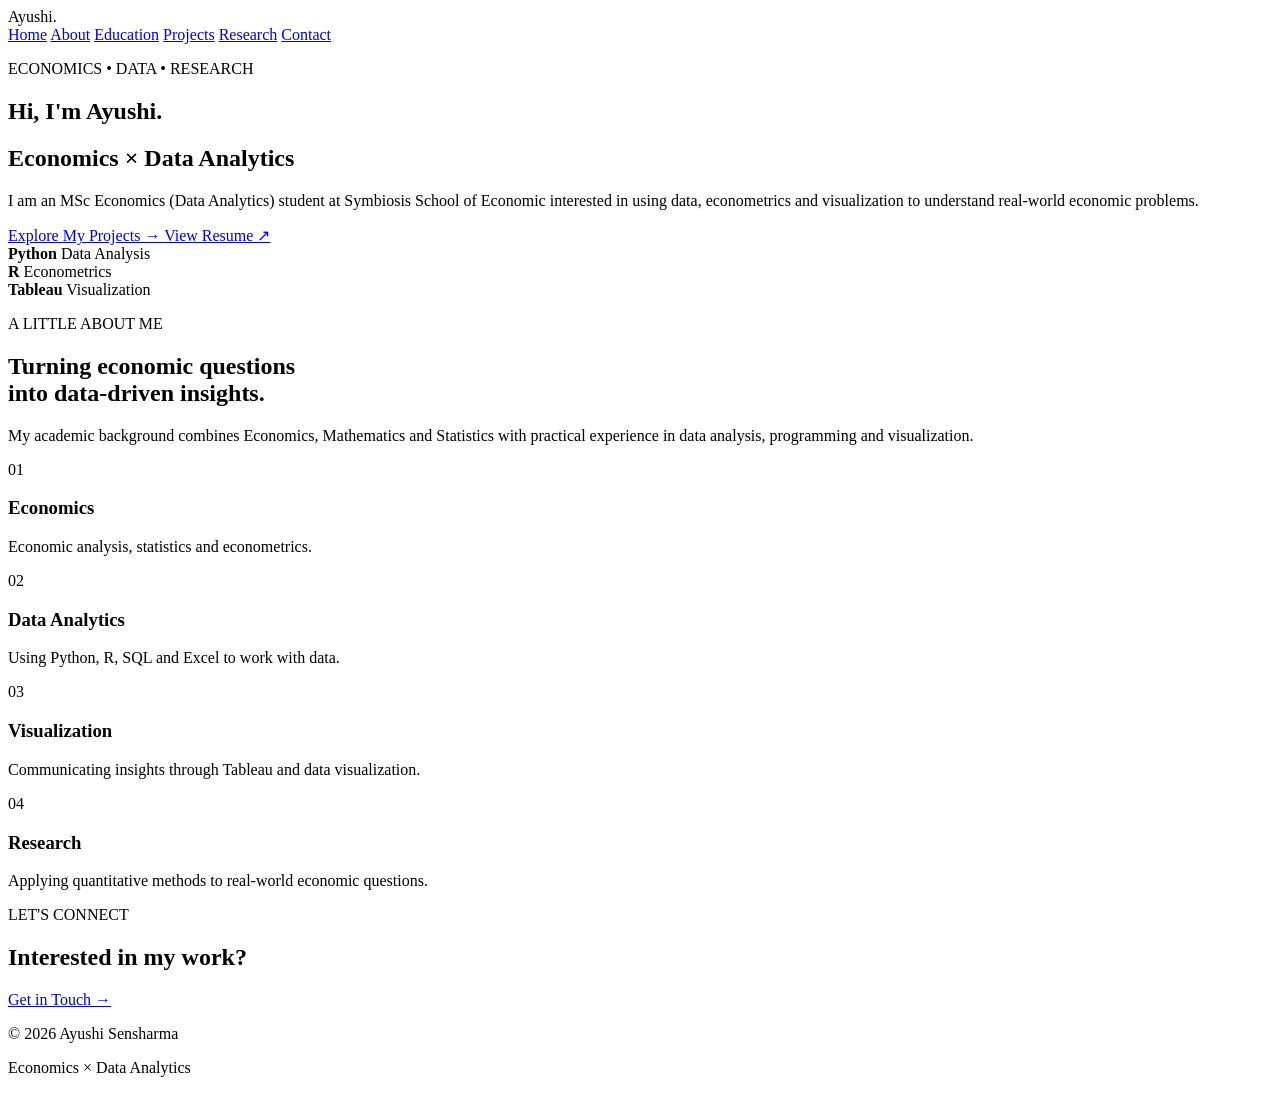
==== index.html @ 97c8ec1d "Create index.html" ====
<!DOCTYPE html>
<html lang="en">

<head>
    <meta charset="UTF-8">
    <meta name="viewport" content="width=device-width, initial-scale=1.0">

    <title>Ayushi Sensharma | Economics & Data Analytics</title>

    <link rel="stylesheet" href="style.css">
</head>

<body>

    <!-- Navigation Bar -->
    <nav class="navbar">

        <div class="logo">
            Ayushi.
        </div>

        <div class="nav-links">
            <a href="index.html">Home</a>
            <a href="about.html">About</a>
            <a href="education.html">Education</a>
            <a href="projects.html">Projects</a>
            <a href="research.html">Research</a>
            <a href="contact.html">Contact</a>
        </div>

    </nav>


    <!-- Hero Section -->
    <section class="hero">

        <div class="hero-text">

            <p class="small-heading">
                ECONOMICS • DATA • RESEARCH
            </p>

            <h1>
                Hi, I'm <span>Ayushi.</span>
            </h1>

            <h2>
                Economics × Data Analytics
            </h2>

            <p class="intro">
                I am an MSc Economics (Data Analytics) student at Symbiosis School of Economic 
                 interested in using data, econometrics and visualization to understand
                real-world economic problems.
            </p>

            <div class="hero-buttons">

                <a href="projects.html" class="button primary">
                    Explore My Projects →
                </a>

                <a href="resume/Ayushi_Sensharma_Resume.pdf"
                   class="button secondary"
                   target="_blank">
                    View Resume ↗
                </a>

            </div>

        </div>


        <!-- Decorative Data Card -->
        <div class="hero-card">

            <div class="floating-card card-one">
                <strong>Python</strong>
                <span>Data Analysis</span>
            </div>

            <div class="floating-card card-two">
                <strong>R</strong>
                <span>Econometrics</span>
            </div>

            <div class="floating-card card-three">
                <strong>Tableau</strong>
                <span>Visualization</span>
            </div>

        </div>

    </section>


    <!-- Quick Introduction -->
    <section class="intro-section">

        <p class="section-label">
            A LITTLE ABOUT ME
        </p>

        <h2>
            Turning economic questions<br>
            into data-driven insights.
        </h2>

        <p>
            My academic background combines Economics, Mathematics and
            Statistics with practical experience in data analysis,
            programming and visualization.
        </p>

    </section>


    <!-- Areas of Interest -->
    <section class="interest-section">

        <div class="interest-card">
            <div class="icon">01</div>
            <h3>Economics</h3>
            <p>
                Economic analysis, statistics and econometrics.
            </p>
        </div>

        <div class="interest-card">
            <div class="icon">02</div>
            <h3>Data Analytics</h3>
            <p>
                Using Python, R, SQL and Excel to work with data.
            </p>
        </div>

        <div class="interest-card">
            <div class="icon">03</div>
            <h3>Visualization</h3>
            <p>
                Communicating insights through Tableau and data
                visualization.
            </p>
        </div>

        <div class="interest-card">
            <div class="icon">04</div>
            <h3>Research</h3>
            <p>
                Applying quantitative methods to real-world economic
                questions.
            </p>
        </div>

    </section>


    <!-- Call to Action -->
    <section class="cta">

        <p class="section-label">
            LET'S CONNECT
        </p>

        <h2>
            Interested in my work?
        </h2>

        <a href="contact.html" class="button primary">
            Get in Touch →
        </a>

    </section>


    <!-- Footer -->
    <footer>

        <p>
            © 2026 Ayushi Sensharma
        </p>

        <p>
            Economics × Data Analytics
        </p>

    </footer>


</body>

</html>
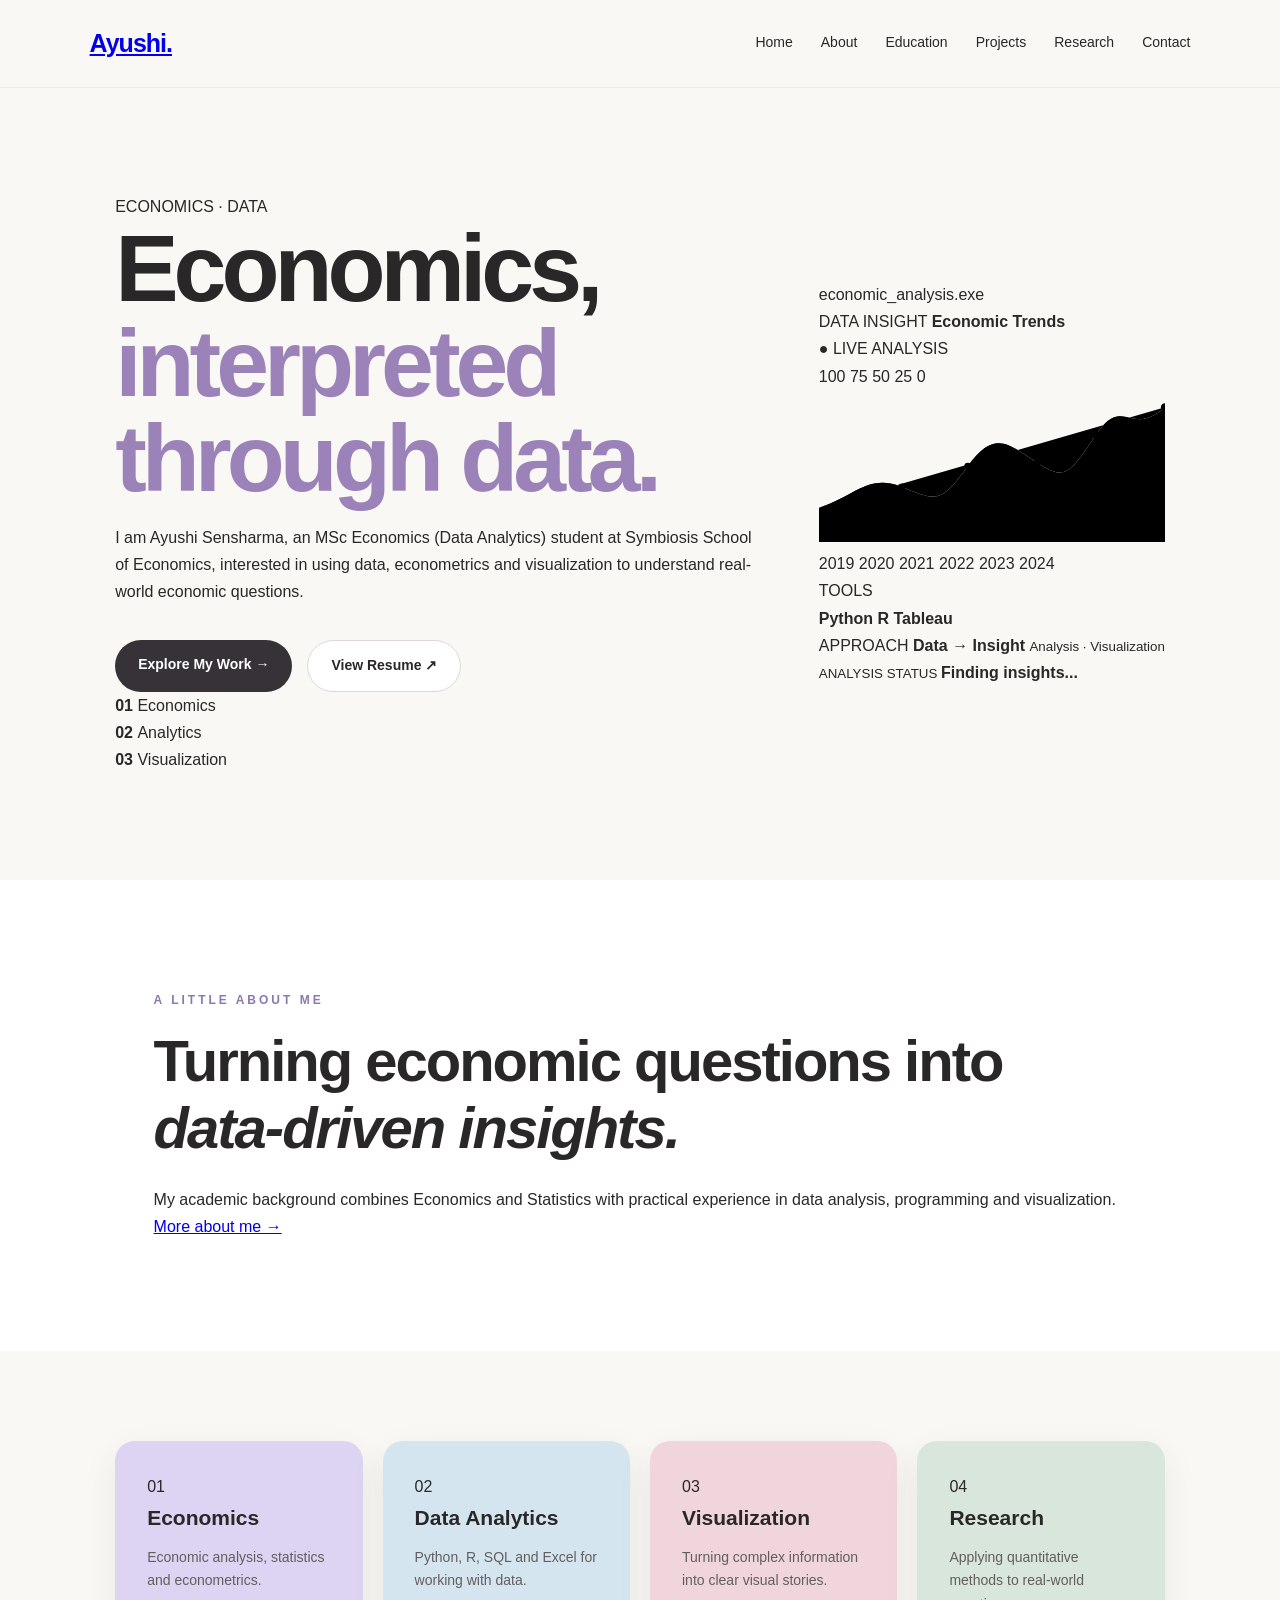
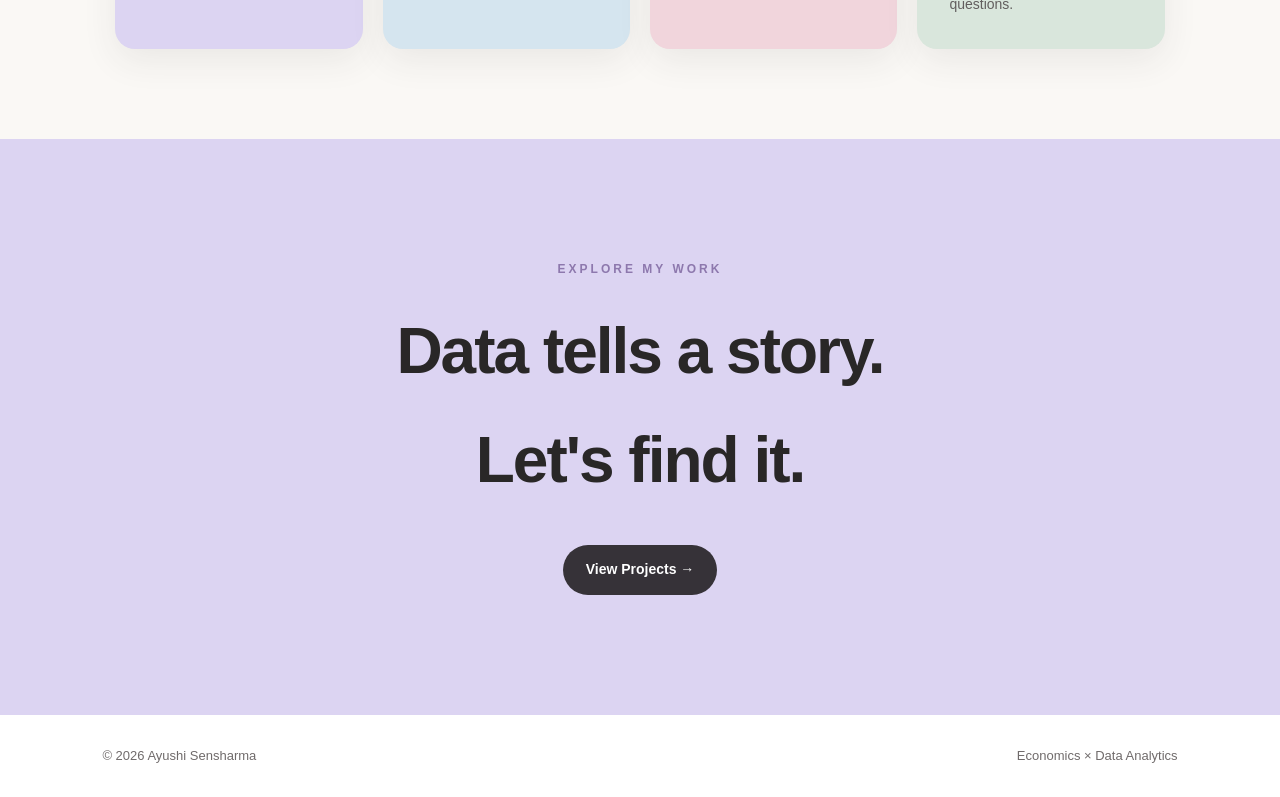
==== commit ab1b3988: "Update index.html" ====
--- a/index.html
+++ b/index.html
@@ -2,191 +2,762 @@
 <html lang="en">
 
 <head>
+
     <meta charset="UTF-8">
-    <meta name="viewport" content="width=device-width, initial-scale=1.0">
-
-    <title>Ayushi Sensharma | Economics & Data Analytics</title>
-
-    <link rel="stylesheet" href="style.css">
+
+    <meta name="viewport"
+          content="width=device-width, initial-scale=1.0">
+
+    <title>
+        Ayushi Sensharma | Economics & Data Analytics
+    </title>
+
+    <link rel="stylesheet"
+          href="style.css">
+
 </head>
 
+
 <body>
 
-    <!-- Navigation Bar -->
+
+    <!-- =========================
+         NAVIGATION
+    ========================== -->
+
     <nav class="navbar">
 
-        <div class="logo">
-            Ayushi.
+        <a href="index.html"
+           class="logo">
+
+            Ayushi<span>.</span>
+
+        </a>
+
+
+        <div class="nav-links">
+
+            <a href="index.html">
+                Home
+            </a>
+
+            <a href="about.html">
+                About
+            </a>
+
+            <a href="education.html">
+                Education
+            </a>
+
+            <a href="projects.html">
+                Projects
+            </a>
+
+            <a href="research.html">
+                Research
+            </a>
+
+            <a href="contact.html">
+                Contact
+            </a>
+
         </div>
 
-        <div class="nav-links">
-            <a href="index.html">Home</a>
-            <a href="about.html">About</a>
-            <a href="education.html">Education</a>
-            <a href="projects.html">Projects</a>
-            <a href="research.html">Research</a>
-            <a href="contact.html">Contact</a>
-        </div>
-
     </nav>
 
 
-    <!-- Hero Section -->
-    <section class="hero">
-
-        <div class="hero-text">
-
-            <p class="small-heading">
-                ECONOMICS • DATA • RESEARCH
+
+    <!-- =========================
+         HERO SECTION
+    ========================== -->
+
+    <main>
+
+        <section class="hero">
+
+
+            <!-- LEFT SIDE -->
+
+            <div class="hero-text">
+
+
+                <p class="eyebrow">
+
+                    ECONOMICS · DATA
+
+                </p>
+
+
+
+                <h1>
+
+                    Economics,<br>
+
+                    <span>
+                        interpreted through data.
+                    </span>
+
+                </h1>
+
+
+
+                <p class="hero-description">
+
+                    I am Ayushi Sensharma, an MSc Economics
+                    (Data Analytics) student at Symbiosis School
+                    of Economics, interested in using data,
+                    econometrics and visualization to understand
+                    real-world economic questions.
+
+                </p>
+
+
+
+                <!-- BUTTONS -->
+
+                <div class="hero-buttons">
+
+
+                    <a href="projects.html"
+                       class="button primary">
+
+                        Explore My Work →
+
+                    </a>
+
+
+
+                    <a href="resume/Ayushi_Sensharma_Resume.pdf"
+                       class="button secondary"
+                       target="_blank">
+
+                        View Resume ↗
+
+                    </a>
+
+
+                </div>
+
+
+
+                <!-- SMALL DETAILS -->
+
+                <div class="hero-meta">
+
+
+                    <div>
+
+                        <strong>
+                            01
+                        </strong>
+
+                        <span>
+                            Economics
+                        </span>
+
+                    </div>
+
+
+
+                    <div>
+
+                        <strong>
+                            02
+                        </strong>
+
+                        <span>
+                            Analytics
+                        </span>
+
+                    </div>
+
+
+
+                    <div>
+
+                        <strong>
+                            03
+                        </strong>
+
+                        <span>
+                            Visualization
+                        </span>
+
+                    </div>
+
+
+                </div>
+
+
+            </div>
+
+
+
+            <!-- =========================
+                 RIGHT SIDE
+                 ANALYTICS DASHBOARD
+            ========================== -->
+
+            <div class="analytics-visual">
+
+
+                <!-- Dashboard Header -->
+
+                <div class="visual-header">
+
+
+                    <div class="window-dots">
+
+                        <span></span>
+                        <span></span>
+                        <span></span>
+
+                    </div>
+
+
+                    <p>
+                        economic_analysis.exe
+                    </p>
+
+
+                </div>
+
+
+
+                <!-- Dashboard Content -->
+
+                <div class="chart-area">
+
+
+                    <div class="chart-title">
+
+
+                        <div>
+
+                            <span>
+                                DATA INSIGHT
+                            </span>
+
+                            <strong>
+                                Economic Trends
+                            </strong>
+
+                        </div>
+
+
+                        <div class="chart-status">
+
+                            ● LIVE ANALYSIS
+
+                        </div>
+
+
+                    </div>
+
+
+
+                    <!-- GRAPH -->
+
+                    <div class="graph-container">
+
+
+                        <div class="y-axis">
+
+                            <span>100</span>
+                            <span>75</span>
+                            <span>50</span>
+                            <span>25</span>
+                            <span>0</span>
+
+                        </div>
+
+
+
+                        <svg class="line-chart"
+                             viewBox="0 0 500 220"
+                             preserveAspectRatio="none">
+
+
+                            <!-- Grid -->
+
+                            <line
+                                x1="0"
+                                y1="20"
+                                x2="500"
+                                y2="20"
+                                class="grid-line"/>
+
+                            <line
+                                x1="0"
+                                y1="65"
+                                x2="500"
+                                y2="65"
+                                class="grid-line"/>
+
+                            <line
+                                x1="0"
+                                y1="110"
+                                x2="500"
+                                y2="110"
+                                class="grid-line"/>
+
+                            <line
+                                x1="0"
+                                y1="155"
+                                x2="500"
+                                y2="155"
+                                class="grid-line"/>
+
+                            <line
+                                x1="0"
+                                y1="200"
+                                x2="500"
+                                y2="200"
+                                class="grid-line"/>
+
+
+
+                            <!-- Area -->
+
+                            <path
+                                class="chart-area-fill"
+                                d="
+                                M0 170
+
+                                C50 155,
+                                70 120,
+                                120 140
+
+                                S175 165,
+                                215 110
+
+                                S275 80,
+                                315 105
+
+                                S360 125,
+                                400 65
+
+                                S450 70,
+                                500 25
+
+                                L500 220
+                                L0 220
+                                Z
+                                "/>
+
+
+
+                            <!-- Main Line -->
+
+                            <path
+                                class="chart-line"
+                                d="
+                                M0 170
+
+                                C50 155,
+                                70 120,
+                                120 140
+
+                                S175 165,
+                                215 110
+
+                                S275 80,
+                                315 105
+
+                                S360 125,
+                                400 65
+
+                                S450 70,
+                                500 25
+                                "/>
+
+
+
+                            <!-- Data Points -->
+
+                            <circle
+                                cx="120"
+                                cy="140"
+                                r="5"/>
+
+
+                            <circle
+                                cx="215"
+                                cy="110"
+                                r="5"/>
+
+
+                            <circle
+                                cx="315"
+                                cy="105"
+                                r="5"/>
+
+
+                            <circle
+                                cx="400"
+                                cy="65"
+                                r="5"/>
+
+
+                            <circle
+                                cx="500"
+                                cy="25"
+                                r="6"/>
+
+
+                        </svg>
+
+                    </div>
+
+
+
+                    <!-- X Axis -->
+
+                    <div class="chart-labels">
+
+                        <span>
+                            2019
+                        </span>
+
+                        <span>
+                            2020
+                        </span>
+
+                        <span>
+                            2021
+                        </span>
+
+                        <span>
+                            2022
+                        </span>
+
+                        <span>
+                            2023
+                        </span>
+
+                        <span>
+                            2024
+                        </span>
+
+                    </div>
+
+
+
+                    <!-- =========================
+                         LOWER DASHBOARD CARDS
+                    ========================== -->
+
+                    <div class="mini-stats">
+
+
+                        <div class="mini-card">
+
+
+                            <span>
+                                TOOLS
+                            </span>
+
+
+                            <div class="tool-tags">
+
+
+                                <b class="python-tag">
+                                    Python
+                                </b>
+
+
+                                <b class="r-tag">
+                                    R
+                                </b>
+
+
+                                <b class="tableau-tag">
+                                    Tableau
+                                </b>
+
+
+                            </div>
+
+
+                        </div>
+
+
+
+                        <div class="mini-card">
+
+
+                            <span>
+                                APPROACH
+                            </span>
+
+
+                            <strong>
+                                Data → Insight
+                            </strong>
+
+
+                            <small>
+                                Analysis · Visualization
+                            </small>
+
+
+                        </div>
+
+
+                    </div>
+
+
+                </div>
+
+
+
+                <!-- FLOATING CARD -->
+
+                <div class="floating-data">
+
+
+                    <div class="pulse"></div>
+
+
+                    <div>
+
+                        <small>
+                            ANALYSIS STATUS
+                        </small>
+
+                        <strong>
+                            Finding insights...
+                        </strong>
+
+                    </div>
+
+
+                </div>
+
+
+            </div>
+
+
+        </section>
+
+
+
+        <!-- =========================
+             ABOUT INTRO
+        ========================== -->
+
+        <section class="intro-section">
+
+
+            <div>
+
+
+                <p class="section-label">
+
+                    A LITTLE ABOUT ME
+
+                </p>
+
+
+                <h2>
+
+                    Turning economic questions
+                    into <em>data-driven insights.</em>
+
+                </h2>
+
+
+            </div>
+
+
+
+            <div class="intro-copy">
+
+
+                <p>
+
+                    My academic background combines Economics
+                    and Statistics with practical experience in
+                    data analysis, programming and visualization.
+
+                </p>
+
+
+                <a href="about.html">
+
+                    More about me →
+
+                </a>
+
+
+            </div>
+
+
+        </section>
+
+
+
+        <!-- =========================
+             AREAS OF INTEREST
+        ========================== -->
+
+        <section class="interest-section">
+
+
+            <div class="interest-card">
+
+
+                <span>
+                    01
+                </span>
+
+
+                <h3>
+                    Economics
+                </h3>
+
+
+                <p>
+                    Economic analysis, statistics
+                    and econometrics.
+                </p>
+
+
+            </div>
+
+
+
+            <div class="interest-card">
+
+
+                <span>
+                    02
+                </span>
+
+
+                <h3>
+                    Data Analytics
+                </h3>
+
+
+                <p>
+                    Python, R, SQL and Excel
+                    for working with data.
+                </p>
+
+
+            </div>
+
+
+
+            <div class="interest-card">
+
+
+                <span>
+                    03
+                </span>
+
+
+                <h3>
+                    Visualization
+                </h3>
+
+
+                <p>
+                    Turning complex information
+                    into clear visual stories.
+                </p>
+
+
+            </div>
+
+
+
+            <div class="interest-card">
+
+
+                <span>
+                    04
+                </span>
+
+
+                <h3>
+                    Research
+                </h3>
+
+
+                <p>
+                    Applying quantitative methods
+                    to real-world questions.
+                </p>
+
+
+            </div>
+
+
+        </section>
+
+
+
+        <!-- =========================
+             CALL TO ACTION
+        ========================== -->
+
+        <section class="cta">
+
+
+            <p class="section-label">
+
+                EXPLORE MY WORK
+
             </p>
 
-            <h1>
-                Hi, I'm <span>Ayushi.</span>
-            </h1>
 
             <h2>
-                Economics × Data Analytics
+
+                Data tells a story.<br>
+
+                Let's find it.
+
             </h2>
 
-            <p class="intro">
-                I am an MSc Economics (Data Analytics) student at Symbiosis School of Economic 
-                 interested in using data, econometrics and visualization to understand
-                real-world economic problems.
-            </p>
-
-            <div class="hero-buttons">
-
-                <a href="projects.html" class="button primary">
-                    Explore My Projects →
-                </a>
-
-                <a href="resume/Ayushi_Sensharma_Resume.pdf"
-                   class="button secondary"
-                   target="_blank">
-                    View Resume ↗
-                </a>
-
-            </div>
-
-        </div>
-
-
-        <!-- Decorative Data Card -->
-        <div class="hero-card">
-
-            <div class="floating-card card-one">
-                <strong>Python</strong>
-                <span>Data Analysis</span>
-            </div>
-
-            <div class="floating-card card-two">
-                <strong>R</strong>
-                <span>Econometrics</span>
-            </div>
-
-            <div class="floating-card card-three">
-                <strong>Tableau</strong>
-                <span>Visualization</span>
-            </div>
-
-        </div>
-
-    </section>
-
-
-    <!-- Quick Introduction -->
-    <section class="intro-section">
-
-        <p class="section-label">
-            A LITTLE ABOUT ME
-        </p>
-
-        <h2>
-            Turning economic questions<br>
-            into data-driven insights.
-        </h2>
-
-        <p>
-            My academic background combines Economics, Mathematics and
-            Statistics with practical experience in data analysis,
-            programming and visualization.
-        </p>
-
-    </section>
-
-
-    <!-- Areas of Interest -->
-    <section class="interest-section">
-
-        <div class="interest-card">
-            <div class="icon">01</div>
-            <h3>Economics</h3>
-            <p>
-                Economic analysis, statistics and econometrics.
-            </p>
-        </div>
-
-        <div class="interest-card">
-            <div class="icon">02</div>
-            <h3>Data Analytics</h3>
-            <p>
-                Using Python, R, SQL and Excel to work with data.
-            </p>
-        </div>
-
-        <div class="interest-card">
-            <div class="icon">03</div>
-            <h3>Visualization</h3>
-            <p>
-                Communicating insights through Tableau and data
-                visualization.
-            </p>
-        </div>
-
-        <div class="interest-card">
-            <div class="icon">04</div>
-            <h3>Research</h3>
-            <p>
-                Applying quantitative methods to real-world economic
-                questions.
-            </p>
-        </div>
-
-    </section>
-
-
-    <!-- Call to Action -->
-    <section class="cta">
-
-        <p class="section-label">
-            LET'S CONNECT
-        </p>
-
-        <h2>
-            Interested in my work?
-        </h2>
-
-        <a href="contact.html" class="button primary">
-            Get in Touch →
-        </a>
-
-    </section>
-
-
-    <!-- Footer -->
+
+            <a href="projects.html"
+               class="button primary">
+
+                View Projects →
+
+            </a>
+
+
+        </section>
+
+
+    </main>
+
+
+
+    <!-- =========================
+         FOOTER
+    ========================== -->
+
     <footer>
+
 
         <p>
             © 2026 Ayushi Sensharma
         </p>
 
+
         <p>
             Economics × Data Analytics
         </p>
 
+
     </footer>
 
 
+
 </body>
 
 </html>
--- a/style.css
+++ b/style.css
@@ -0,0 +1,471 @@
+/* =========================================
+   AYUSHI SENSHARMA - PORTFOLIO
+   Elegant Pastel Theme
+   ========================================= */
+
+
+/* ---------- BASIC RESET ---------- */
+
+* {
+    margin: 0;
+    padding: 0;
+    box-sizing: border-box;
+}
+
+html {
+    scroll-behavior: smooth;
+}
+
+body {
+    font-family: "Segoe UI", Arial, sans-serif;
+    background: #faf8f5;
+    color: #292727;
+    line-height: 1.7;
+}
+
+
+/* ---------- COLOUR VARIABLES ---------- */
+
+:root {
+    --background: #faf8f5;
+    --white: #ffffff;
+    --text: #292727;
+    --muted: #706b6b;
+
+    --lavender: #dcd4f2;
+    --pink: #f1d5dc;
+    --blue: #d5e5ef;
+    --sage: #d9e6dc;
+
+    --dark: #363238;
+
+    --shadow: 0 12px 35px rgba(50, 45, 50, 0.08);
+}
+
+
+/* ---------- NAVIGATION ---------- */
+
+.navbar {
+    width: 100%;
+    padding: 22px 7%;
+    display: flex;
+    justify-content: space-between;
+    align-items: center;
+
+    background: rgba(250, 248, 245, 0.92);
+
+    position: sticky;
+    top: 0;
+    z-index: 1000;
+
+    backdrop-filter: blur(12px);
+    border-bottom: 1px solid rgba(0, 0, 0, 0.05);
+}
+
+.logo {
+    font-size: 25px;
+    font-weight: 700;
+    letter-spacing: -1px;
+}
+
+.nav-links {
+    display: flex;
+    gap: 28px;
+}
+
+.nav-links a {
+    text-decoration: none;
+    color: var(--text);
+    font-size: 14px;
+    transition: 0.3s ease;
+}
+
+.nav-links a:hover {
+    color: #8d78ad;
+}
+
+
+/* ---------- HERO SECTION ---------- */
+
+.hero {
+    min-height: 88vh;
+
+    display: flex;
+    align-items: center;
+    justify-content: space-between;
+
+    padding: 80px 9%;
+
+    overflow: hidden;
+}
+
+.hero-text {
+    max-width: 650px;
+
+    animation: fadeUp 1s ease forwards;
+}
+
+.small-heading,
+.section-label {
+    font-size: 12px;
+    letter-spacing: 3px;
+    font-weight: 600;
+    color: #8d78ad;
+    margin-bottom: 18px;
+}
+
+.hero h1 {
+    font-size: clamp(55px, 8vw, 95px);
+    line-height: 1;
+    letter-spacing: -5px;
+    margin-bottom: 18px;
+}
+
+.hero h1 span {
+    color: #9b83b9;
+}
+
+.hero h2 {
+    font-size: 27px;
+    font-weight: 500;
+    margin-bottom: 20px;
+}
+
+.intro {
+    max-width: 570px;
+    color: var(--muted);
+    font-size: 17px;
+}
+
+
+/* ---------- BUTTONS ---------- */
+
+.hero-buttons {
+    display: flex;
+    gap: 15px;
+    margin-top: 35px;
+    flex-wrap: wrap;
+}
+
+.button {
+    display: inline-block;
+    padding: 13px 23px;
+
+    border-radius: 30px;
+
+    text-decoration: none;
+    font-size: 14px;
+    font-weight: 600;
+
+    transition: all 0.3s ease;
+}
+
+.primary {
+    background: var(--dark);
+    color: white;
+}
+
+.primary:hover {
+    transform: translateY(-4px);
+    box-shadow: var(--shadow);
+}
+
+.secondary {
+    background: var(--white);
+    color: var(--text);
+    border: 1px solid #ddd7d7;
+}
+
+.secondary:hover {
+    transform: translateY(-4px);
+    background: var(--lavender);
+}
+
+
+/* ---------- DECORATIVE HERO CARDS ---------- */
+
+.hero-card {
+    width: 360px;
+    height: 360px;
+
+    position: relative;
+
+    background: var(--lavender);
+
+    border-radius: 50%;
+
+    animation: float 5s ease-in-out infinite;
+}
+
+.floating-card {
+    position: absolute;
+
+    background: rgba(255, 255, 255, 0.92);
+
+    padding: 18px 22px;
+
+    border-radius: 15px;
+
+    box-shadow: var(--shadow);
+
+    display: flex;
+    flex-direction: column;
+
+    min-width: 150px;
+}
+
+.floating-card strong {
+    font-size: 15px;
+}
+
+.floating-card span {
+    font-size: 12px;
+    color: var(--muted);
+}
+
+.card-one {
+    top: 40px;
+    left: -20px;
+}
+
+.card-two {
+    top: 145px;
+    right: -45px;
+    background: var(--pink);
+}
+
+.card-three {
+    bottom: 35px;
+    left: 55px;
+    background: var(--sage);
+}
+
+
+/* ---------- INTRO SECTION ---------- */
+
+.intro-section {
+    padding: 110px 12%;
+    background: var(--white);
+}
+
+.intro-section h2 {
+    font-size: clamp(35px, 5vw, 58px);
+    line-height: 1.15;
+    letter-spacing: -2px;
+    margin-bottom: 25px;
+}
+
+.intro-section > p:last-child {
+    max-width: 650px;
+    color: var(--muted);
+}
+
+
+/* ---------- INTEREST CARDS ---------- */
+
+.interest-section {
+    padding: 90px 9%;
+
+    display: grid;
+    grid-template-columns: repeat(4, 1fr);
+
+    gap: 20px;
+}
+
+.interest-card {
+    padding: 32px;
+
+    background: var(--white);
+
+    border-radius: 20px;
+
+    box-shadow: var(--shadow);
+
+    transition: all 0.35s ease;
+}
+
+.interest-card:hover {
+    transform: translateY(-8px);
+}
+
+.interest-card:nth-child(1) {
+    background: var(--lavender);
+}
+
+.interest-card:nth-child(2) {
+    background: var(--blue);
+}
+
+.interest-card:nth-child(3) {
+    background: var(--pink);
+}
+
+.interest-card:nth-child(4) {
+    background: var(--sage);
+}
+
+.icon {
+    font-size: 12px;
+    letter-spacing: 2px;
+    margin-bottom: 35px;
+    opacity: 0.6;
+}
+
+.interest-card h3 {
+    font-size: 21px;
+    margin-bottom: 10px;
+}
+
+.interest-card p {
+    font-size: 14px;
+    color: #625e5e;
+}
+
+
+/* ---------- CALL TO ACTION ---------- */
+
+.cta {
+    text-align: center;
+
+    padding: 120px 20px;
+
+    background: var(--lavender);
+}
+
+.cta h2 {
+    font-size: clamp(38px, 5vw, 65px);
+    margin-bottom: 30px;
+    letter-spacing: -2px;
+}
+
+
+/* ---------- FOOTER ---------- */
+
+footer {
+    padding: 30px 8%;
+
+    display: flex;
+    justify-content: space-between;
+
+    font-size: 13px;
+
+    color: var(--muted);
+
+    background: var(--white);
+}
+
+
+/* ---------- ANIMATIONS ---------- */
+
+@keyframes fadeUp {
+
+    from {
+        opacity: 0;
+        transform: translateY(25px);
+    }
+
+    to {
+        opacity: 1;
+        transform: translateY(0);
+    }
+
+}
+
+@keyframes float {
+
+    0% {
+        transform: translateY(0);
+    }
+
+    50% {
+        transform: translateY(-12px);
+    }
+
+    100% {
+        transform: translateY(0);
+    }
+
+}
+
+
+/* ---------- MOBILE RESPONSIVE DESIGN ---------- */
+
+@media (max-width: 900px) {
+
+    .navbar {
+        padding: 18px 5%;
+    }
+
+    .nav-links {
+        gap: 12px;
+    }
+
+    .nav-links a {
+        font-size: 12px;
+    }
+
+    .hero {
+        flex-direction: column;
+        text-align: center;
+        padding: 70px 7%;
+        gap: 70px;
+    }
+
+    .hero-buttons {
+        justify-content: center;
+    }
+
+    .hero-card {
+        width: 280px;
+        height: 280px;
+    }
+
+    .interest-section {
+        grid-template-columns: repeat(2, 1fr);
+    }
+
+}
+
+
+@media (max-width: 600px) {
+
+    .navbar {
+        flex-direction: column;
+        gap: 12px;
+    }
+
+    .nav-links {
+        flex-wrap: wrap;
+        justify-content: center;
+    }
+
+    .hero h1 {
+        letter-spacing: -3px;
+    }
+
+    .hero-card {
+        width: 230px;
+        height: 230px;
+    }
+
+    .floating-card {
+        min-width: 120px;
+        padding: 12px 15px;
+    }
+
+    .interest-section {
+        grid-template-columns: 1fr;
+        padding: 60px 7%;
+    }
+
+    .intro-section {
+        padding: 80px 8%;
+    }
+
+    footer {
+        flex-direction: column;
+        gap: 8px;
+        text-align: center;
+    }
+
+}
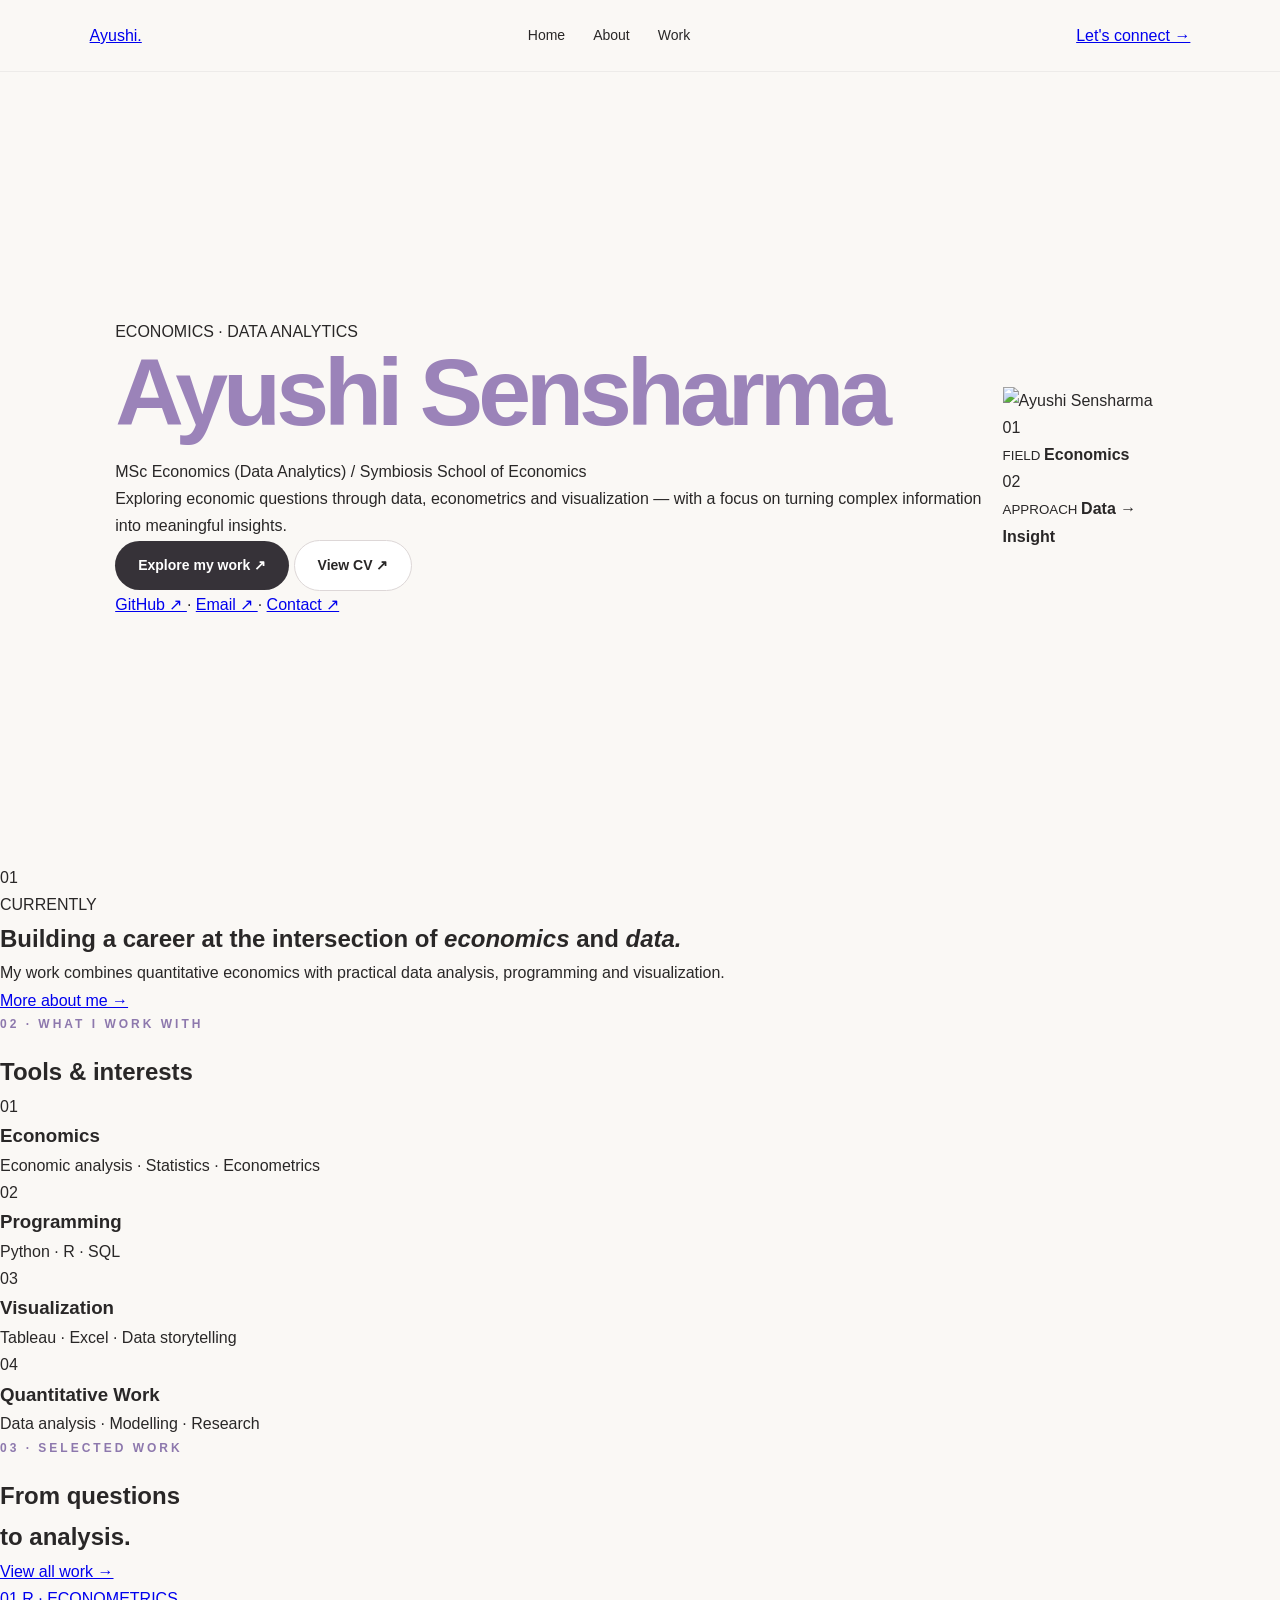
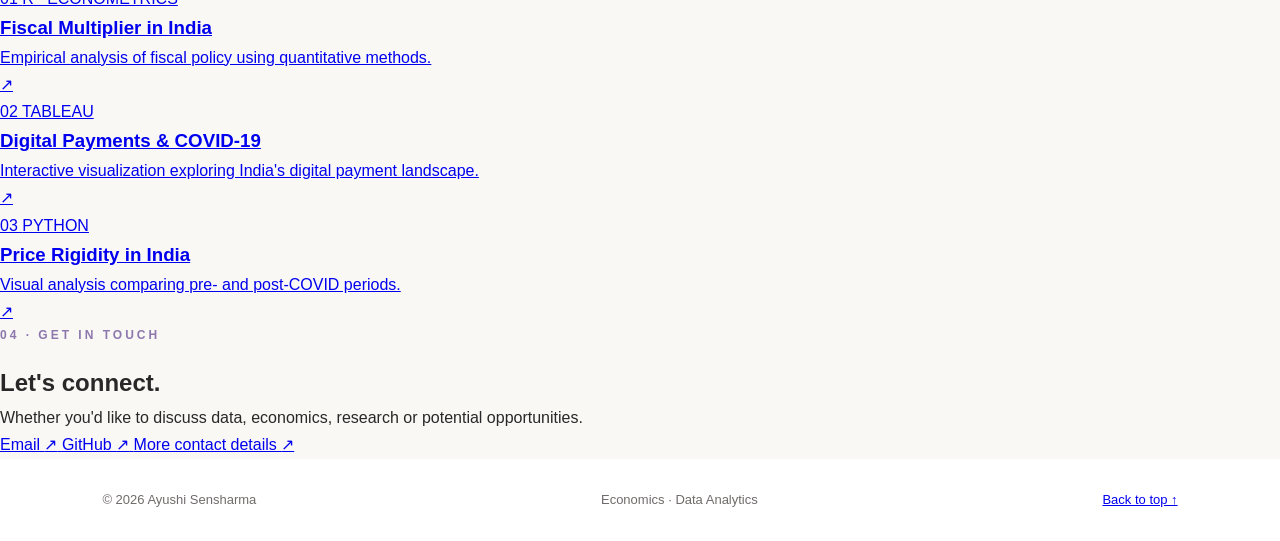
==== commit bc4497d9: "Update index.html" ====
--- a/index.html
+++ b/index.html
@@ -12,6 +12,20 @@
         Ayushi Sensharma | Economics & Data Analytics
     </title>
 
+    <!-- Google Fonts -->
+
+    <link rel="preconnect"
+          href="https://fonts.googleapis.com">
+
+    <link rel="preconnect"
+          href="https://fonts.gstatic.com"
+          crossorigin>
+
+    <link href="https://fonts.googleapis.com/css2?family=DM+Sans:wght@300;400;500;600;700&family=Prata&display=swap"
+          rel="stylesheet">
+
+    <!-- Main stylesheet -->
+
     <link rel="stylesheet"
           href="style.css">
 
@@ -21,69 +35,77 @@
 <body>
 
 
-    <!-- =========================
+    <!-- =====================================
          NAVIGATION
-    ========================== -->
+    ====================================== -->
 
     <nav class="navbar">
 
+
         <a href="index.html"
-           class="logo">
-
-            Ayushi<span>.</span>
+           class="nav-logo">
+
+            Ayushi.
 
         </a>
 
 
         <div class="nav-links">
 
-            <a href="index.html">
+            <a href="index.html"
+               class="active">
+
                 Home
+
             </a>
 
+
             <a href="about.html">
+
                 About
+
             </a>
 
-            <a href="education.html">
-                Education
+
+            <a href="work.html">
+
+                Work
+
             </a>
 
-            <a href="projects.html">
-                Projects
-            </a>
-
-            <a href="research.html">
-                Research
-            </a>
-
-            <a href="contact.html">
-                Contact
-            </a>
-
         </div>
 
+
+        <a href="contact.html"
+           class="nav-contact">
+
+            Let's connect →
+
+        </a>
+
+
     </nav>
 
 
 
-    <!-- =========================
+    <!-- =====================================
          HERO SECTION
-    ========================== -->
+    ====================================== -->
 
     <main>
 
+
         <section class="hero">
 
 
             <!-- LEFT SIDE -->
 
-            <div class="hero-text">
+            <div class="hero-content">
 
 
                 <p class="eyebrow">
 
-                    ECONOMICS · DATA
+                    ECONOMICS · DATA ANALYTICS
 
                 </p>
 
@@ -91,23 +113,42 @@
 
                 <h1>
 
-                    Economics,<br>
+                    <span class="name-line">
+                        Ayushi
+                    </span>
+
+                    <span class="surname-line">
+                        Sensharma
+                    </span>
+
+                </h1>
+
+
+
+                <div class="hero-subtitle">
 
                     <span>
-                        interpreted through data.
+                        MSc Economics (Data Analytics)
                     </span>
 
-                </h1>
+                    <span class="separator">
+                        /
+                    </span>
+
+                    <span>
+                        Symbiosis School of Economics
+                    </span>
+
+                </div>
 
 
 
                 <p class="hero-description">
 
-                    I am Ayushi Sensharma, an MSc Economics
-                    (Data Analytics) student at Symbiosis School
-                    of Economics, interested in using data,
-                    econometrics and visualization to understand
-                    real-world economic questions.
+                    Exploring economic questions through
+                    data, econometrics and visualization —
+                    with a focus on turning complex
+                    information into meaningful insights.
 
                 </p>
 
@@ -115,424 +156,173 @@
 
                 <!-- BUTTONS -->
 
-                <div class="hero-buttons">
-
-
-                    <a href="projects.html"
+                <div class="hero-actions">
+
+
+                    <a href="work.html"
                        class="button primary">
 
-                        Explore My Work →
+                        Explore my work
+
+                        <span>↗</span>
 
                     </a>
 
 
-
                     <a href="resume/Ayushi_Sensharma_Resume.pdf"
-                       class="button secondary"
+                       target="_blank"
+                       class="button secondary">
+
+                        View CV
+
+                        <span>↗</span>
+
+                    </a>
+
+
+                </div>
+
+
+
+                <!-- QUICK LINKS -->
+
+                <div class="quick-links">
+
+
+                    <a href="https://github.com/ayushisensharma"
                        target="_blank">
 
-                        View Resume ↗
+                        GitHub ↗
 
                     </a>
 
 
-                </div>
-
-
-
-                <!-- SMALL DETAILS -->
-
-                <div class="hero-meta">
+                    <span>·</span>
+
+
+                    <a href="mailto:ayushi.sensharma.2025@sse.ac.in">
+
+                        Email ↗
+
+                    </a>
+
+
+                    <span>·</span>
+
+
+                    <a href="contact.html">
+
+                        Contact ↗
+
+                    </a>
+
+
+                </div>
+
+
+            </div>
+
+
+
+            <!-- =====================================
+                 PHOTO / VISUAL SIDE
+            ====================================== -->
+
+            <div class="hero-visual">
+
+
+                <!-- Decorative background -->
+
+                <div class="visual-background"></div>
+
+
+                <!-- Decorative grid -->
+
+                <div class="visual-grid"></div>
+
+
+
+                <!-- PHOTO -->
+
+                <div class="photo-frame">
+
+
+                    <img src="images/ayushi.jpg"
+                         alt="Ayushi Sensharma">
+
+
+                </div>
+
+
+
+                <!-- Small floating data element -->
+
+                <div class="data-note note-one">
+
+
+                    <span class="note-number">
+
+                        01
+
+                    </span>
 
 
                     <div>
 
+                        <small>
+                            FIELD
+                        </small>
+
                         <strong>
-                            01
+                            Economics
                         </strong>
 
-                        <span>
-                            Economics
-                        </span>
-
                     </div>
 
 
+                </div>
+
+
+
+                <div class="data-note note-two">
+
+
+                    <span class="note-number">
+
+                        02
+
+                    </span>
+
 
                     <div>
 
+                        <small>
+                            APPROACH
+                        </small>
+
                         <strong>
-                            02
+                            Data → Insight
                         </strong>
 
-                        <span>
-                            Analytics
-                        </span>
-
                     </div>
 
 
-
-                    <div>
-
-                        <strong>
-                            03
-                        </strong>
-
-                        <span>
-                            Visualization
-                        </span>
-
-                    </div>
-
-
-                </div>
-
-
-            </div>
-
-
-
-            <!-- =========================
-                 RIGHT SIDE
-                 ANALYTICS DASHBOARD
-            ========================== -->
-
-            <div class="analytics-visual">
-
-
-                <!-- Dashboard Header -->
-
-                <div class="visual-header">
-
-
-                    <div class="window-dots">
-
-                        <span></span>
-                        <span></span>
-                        <span></span>
-
-                    </div>
-
-
-                    <p>
-                        economic_analysis.exe
-                    </p>
-
-
-                </div>
-
-
-
-                <!-- Dashboard Content -->
-
-                <div class="chart-area">
-
-
-                    <div class="chart-title">
-
-
-                        <div>
-
-                            <span>
-                                DATA INSIGHT
-                            </span>
-
-                            <strong>
-                                Economic Trends
-                            </strong>
-
-                        </div>
-
-
-                        <div class="chart-status">
-
-                            ● LIVE ANALYSIS
-
-                        </div>
-
-
-                    </div>
-
-
-
-                    <!-- GRAPH -->
-
-                    <div class="graph-container">
-
-
-                        <div class="y-axis">
-
-                            <span>100</span>
-                            <span>75</span>
-                            <span>50</span>
-                            <span>25</span>
-                            <span>0</span>
-
-                        </div>
-
-
-
-                        <svg class="line-chart"
-                             viewBox="0 0 500 220"
-                             preserveAspectRatio="none">
-
-
-                            <!-- Grid -->
-
-                            <line
-                                x1="0"
-                                y1="20"
-                                x2="500"
-                                y2="20"
-                                class="grid-line"/>
-
-                            <line
-                                x1="0"
-                                y1="65"
-                                x2="500"
-                                y2="65"
-                                class="grid-line"/>
-
-                            <line
-                                x1="0"
-                                y1="110"
-                                x2="500"
-                                y2="110"
-                                class="grid-line"/>
-
-                            <line
-                                x1="0"
-                                y1="155"
-                                x2="500"
-                                y2="155"
-                                class="grid-line"/>
-
-                            <line
-                                x1="0"
-                                y1="200"
-                                x2="500"
-                                y2="200"
-                                class="grid-line"/>
-
-
-
-                            <!-- Area -->
-
-                            <path
-                                class="chart-area-fill"
-                                d="
-                                M0 170
-
-                                C50 155,
-                                70 120,
-                                120 140
-
-                                S175 165,
-                                215 110
-
-                                S275 80,
-                                315 105
-
-                                S360 125,
-                                400 65
-
-                                S450 70,
-                                500 25
-
-                                L500 220
-                                L0 220
-                                Z
-                                "/>
-
-
-
-                            <!-- Main Line -->
-
-                            <path
-                                class="chart-line"
-                                d="
-                                M0 170
-
-                                C50 155,
-                                70 120,
-                                120 140
-
-                                S175 165,
-                                215 110
-
-                                S275 80,
-                                315 105
-
-                                S360 125,
-                                400 65
-
-                                S450 70,
-                                500 25
-                                "/>
-
-
-
-                            <!-- Data Points -->
-
-                            <circle
-                                cx="120"
-                                cy="140"
-                                r="5"/>
-
-
-                            <circle
-                                cx="215"
-                                cy="110"
-                                r="5"/>
-
-
-                            <circle
-                                cx="315"
-                                cy="105"
-                                r="5"/>
-
-
-                            <circle
-                                cx="400"
-                                cy="65"
-                                r="5"/>
-
-
-                            <circle
-                                cx="500"
-                                cy="25"
-                                r="6"/>
-
-
-                        </svg>
-
-                    </div>
-
-
-
-                    <!-- X Axis -->
-
-                    <div class="chart-labels">
-
-                        <span>
-                            2019
-                        </span>
-
-                        <span>
-                            2020
-                        </span>
-
-                        <span>
-                            2021
-                        </span>
-
-                        <span>
-                            2022
-                        </span>
-
-                        <span>
-                            2023
-                        </span>
-
-                        <span>
-                            2024
-                        </span>
-
-                    </div>
-
-
-
-                    <!-- =========================
-                         LOWER DASHBOARD CARDS
-                    ========================== -->
-
-                    <div class="mini-stats">
-
-
-                        <div class="mini-card">
-
-
-                            <span>
-                                TOOLS
-                            </span>
-
-
-                            <div class="tool-tags">
-
-
-                                <b class="python-tag">
-                                    Python
-                                </b>
-
-
-                                <b class="r-tag">
-                                    R
-                                </b>
-
-
-                                <b class="tableau-tag">
-                                    Tableau
-                                </b>
-
-
-                            </div>
-
-
-                        </div>
-
-
-
-                        <div class="mini-card">
-
-
-                            <span>
-                                APPROACH
-                            </span>
-
-
-                            <strong>
-                                Data → Insight
-                            </strong>
-
-
-                            <small>
-                                Analysis · Visualization
-                            </small>
-
-
-                        </div>
-
-
-                    </div>
-
-
-                </div>
-
-
-
-                <!-- FLOATING CARD -->
-
-                <div class="floating-data">
-
-
-                    <div class="pulse"></div>
-
-
-                    <div>
-
-                        <small>
-                            ANALYSIS STATUS
-                        </small>
-
-                        <strong>
-                            Finding insights...
-                        </strong>
-
-                    </div>
-
-
-                </div>
+                </div>
+
+
+
+                <!-- Animated line -->
+
+                <div class="orbit-line"></div>
+
+
+                <!-- Floating dot -->
+
+                <div class="floating-dot dot-one"></div>
+
+                <div class="floating-dot dot-two"></div>
+
+                <div class="floating-dot dot-three"></div>
 
 
             </div>
@@ -542,154 +332,417 @@
 
 
 
-        <!-- =========================
-             ABOUT INTRO
-        ========================== -->
-
-        <section class="intro-section">
-
-
-            <div>
-
-
-                <p class="section-label">
-
-                    A LITTLE ABOUT ME
-
-                </p>
-
-
-                <h2>
-
-                    Turning economic questions
-                    into <em>data-driven insights.</em>
-
-                </h2>
-
-
-            </div>
-
-
-
-            <div class="intro-copy">
-
-
-                <p>
-
-                    My academic background combines Economics
-                    and Statistics with practical experience in
-                    data analysis, programming and visualization.
-
-                </p>
-
-
-                <a href="about.html">
-
-                    More about me →
-
-                </a>
-
-
-            </div>
-
-
-        </section>
-
-
-
-        <!-- =========================
-             AREAS OF INTEREST
-        ========================== -->
-
-        <section class="interest-section">
-
-
-            <div class="interest-card">
-
+        <!-- =====================================
+             INTRODUCTION STRIP
+        ====================================== -->
+
+        <section class="intro-strip">
+
+
+            <div class="intro-label">
 
                 <span>
                     01
                 </span>
 
-
-                <h3>
-                    Economics
-                </h3>
-
-
                 <p>
-                    Economic analysis, statistics
-                    and econometrics.
+                    CURRENTLY
                 </p>
 
-
-            </div>
-
-
-
-            <div class="interest-card">
-
-
-                <span>
-                    02
-                </span>
-
-
-                <h3>
-                    Data Analytics
-                </h3>
-
+            </div>
+
+
+            <div class="intro-main">
+
+                <h2>
+
+                    Building a career at the
+                    intersection of
+                    <em>economics</em> and
+                    <em>data.</em>
+
+                </h2>
+
+            </div>
+
+
+            <div class="intro-side">
 
                 <p>
-                    Python, R, SQL and Excel
-                    for working with data.
+
+                    My work combines quantitative
+                    economics with practical data
+                    analysis, programming and
+                    visualization.
+
                 </p>
 
 
-            </div>
-
-
-
-            <div class="interest-card">
-
-
-                <span>
-                    03
-                </span>
-
-
-                <h3>
-                    Visualization
-                </h3>
+                <a href="about.html">
+
+                    More about me →
+
+                </a>
+
+            </div>
+
+
+        </section>
+
+
+
+        <!-- =====================================
+             WHAT I WORK WITH
+        ====================================== -->
+
+        <section class="skills-section">
+
+
+            <div class="section-heading">
+
+
+                <p class="section-label">
+
+                    02 · WHAT I WORK WITH
+
+                </p>
+
+
+                <h2>
+
+                    Tools & interests
+
+                </h2>
+
+
+            </div>
+
+
+
+            <div class="skills-grid">
+
+
+                <div class="skill-item">
+
+                    <span>01</span>
+
+                    <h3>
+                        Economics
+                    </h3>
+
+                    <p>
+                        Economic analysis · Statistics · Econometrics
+                    </p>
+
+                </div>
+
+
+
+                <div class="skill-item">
+
+                    <span>02</span>
+
+                    <h3>
+                        Programming
+                    </h3>
+
+                    <p>
+                        Python · R · SQL
+                    </p>
+
+                </div>
+
+
+
+                <div class="skill-item">
+
+                    <span>03</span>
+
+                    <h3>
+                        Visualization
+                    </h3>
+
+                    <p>
+                        Tableau · Excel · Data storytelling
+                    </p>
+
+                </div>
+
+
+
+                <div class="skill-item">
+
+                    <span>04</span>
+
+                    <h3>
+                        Quantitative Work
+                    </h3>
+
+                    <p>
+                        Data analysis · Modelling · Research
+                    </p>
+
+                </div>
+
+
+            </div>
+
+
+        </section>
+
+
+
+        <!-- =====================================
+             SELECTED WORK PREVIEW
+        ====================================== -->
+
+        <section class="work-preview">
+
+
+            <div class="work-heading">
+
+
+                <div>
+
+                    <p class="section-label">
+
+                        03 · SELECTED WORK
+
+                    </p>
+
+
+                    <h2>
+
+                        From questions<br>
+                        to analysis.
+
+                    </h2>
+
+                </div>
+
+
+                <a href="work.html"
+                   class="view-all">
+
+                    View all work →
+
+                </a>
+
+
+            </div>
+
+
+
+            <div class="work-preview-grid">
+
+
+                <!-- PROJECT 1 -->
+
+                <a href="work.html"
+                   class="preview-card card-lavender">
+
+
+                    <div class="card-top">
+
+                        <span>
+                            01
+                        </span>
+
+                        <span>
+                            R · ECONOMETRICS
+                        </span>
+
+                    </div>
+
+
+                    <h3>
+
+                        Fiscal Multiplier
+                        in India
+
+                    </h3>
+
+
+                    <p>
+
+                        Empirical analysis of fiscal
+                        policy using quantitative methods.
+
+                    </p>
+
+
+                    <div class="card-arrow">
+
+                        ↗
+
+                    </div>
+
+
+                </a>
+
+
+
+                <!-- PROJECT 2 -->
+
+                <a href="work.html"
+                   class="preview-card card-blue">
+
+
+                    <div class="card-top">
+
+                        <span>
+                            02
+                        </span>
+
+                        <span>
+                            TABLEAU
+                        </span>
+
+                    </div>
+
+
+                    <h3>
+
+                        Digital Payments
+                        & COVID-19
+
+                    </h3>
+
+
+                    <p>
+
+                        Interactive visualization exploring
+                        India's digital payment landscape.
+
+                    </p>
+
+
+                    <div class="card-arrow">
+
+                        ↗
+
+                    </div>
+
+
+                </a>
+
+
+
+                <!-- PROJECT 3 -->
+
+                <a href="work.html"
+                   class="preview-card card-pink">
+
+
+                    <div class="card-top">
+
+                        <span>
+                            03
+                        </span>
+
+                        <span>
+                            PYTHON
+                        </span>
+
+                    </div>
+
+
+                    <h3>
+
+                        Price Rigidity
+                        in India
+
+                    </h3>
+
+
+                    <p>
+
+                        Visual analysis comparing
+                        pre- and post-COVID periods.
+
+                    </p>
+
+
+                    <div class="card-arrow">
+
+                        ↗
+
+                    </div>
+
+
+                </a>
+
+
+            </div>
+
+
+        </section>
+
+
+
+        <!-- =====================================
+             CONTACT CTA
+        ====================================== -->
+
+        <section class="contact-section">
+
+
+            <div>
+
+                <p class="section-label">
+
+                    04 · GET IN TOUCH
+
+                </p>
+
+
+                <h2>
+
+                    Let's connect.
+
+                </h2>
 
 
                 <p>
-                    Turning complex information
-                    into clear visual stories.
+
+                    Whether you'd like to discuss
+                    data, economics, research or
+                    potential opportunities.
+
                 </p>
 
-
-            </div>
-
-
-
-            <div class="interest-card">
-
-
-                <span>
-                    04
-                </span>
-
-
-                <h3>
-                    Research
-                </h3>
-
-
-                <p>
-                    Applying quantitative methods
-                    to real-world questions.
-                </p>
+            </div>
+
+
+            <div class="contact-links">
+
+
+                <a href="mailto:ayushi.sensharma.2025@sse.ac.in">
+
+                    Email
+
+                    <span>↗</span>
+
+                </a>
+
+
+                <a href="https://github.com/ayushisensharma"
+                   target="_blank">
+
+                    GitHub
+
+                    <span>↗</span>
+
+                </a>
+
+
+                <a href="contact.html">
+
+                    More contact details
+
+                    <span>↗</span>
+
+                </a>
 
 
             </div>
@@ -698,66 +751,41 @@
         </section>
 
 
-
-        <!-- =========================
-             CALL TO ACTION
-        ========================== -->
-
-        <section class="cta">
-
-
-            <p class="section-label">
-
-                EXPLORE MY WORK
-
-            </p>
-
-
-            <h2>
-
-                Data tells a story.<br>
-
-                Let's find it.
-
-            </h2>
-
-
-            <a href="projects.html"
-               class="button primary">
-
-                View Projects →
-
-            </a>
-
-
-        </section>
-
-
     </main>
 
 
 
-    <!-- =========================
+    <!-- =====================================
          FOOTER
-    ========================== -->
+    ====================================== -->
 
     <footer>
 
 
         <p>
+
             © 2026 Ayushi Sensharma
+
         </p>
 
 
         <p>
-            Economics × Data Analytics
+
+            Economics · Data Analytics
+
         </p>
 
 
+        <a href="#">
+
+            Back to top ↑
+
+        </a>
+
+
     </footer>
 
 
-
 </body>
 
 </html>
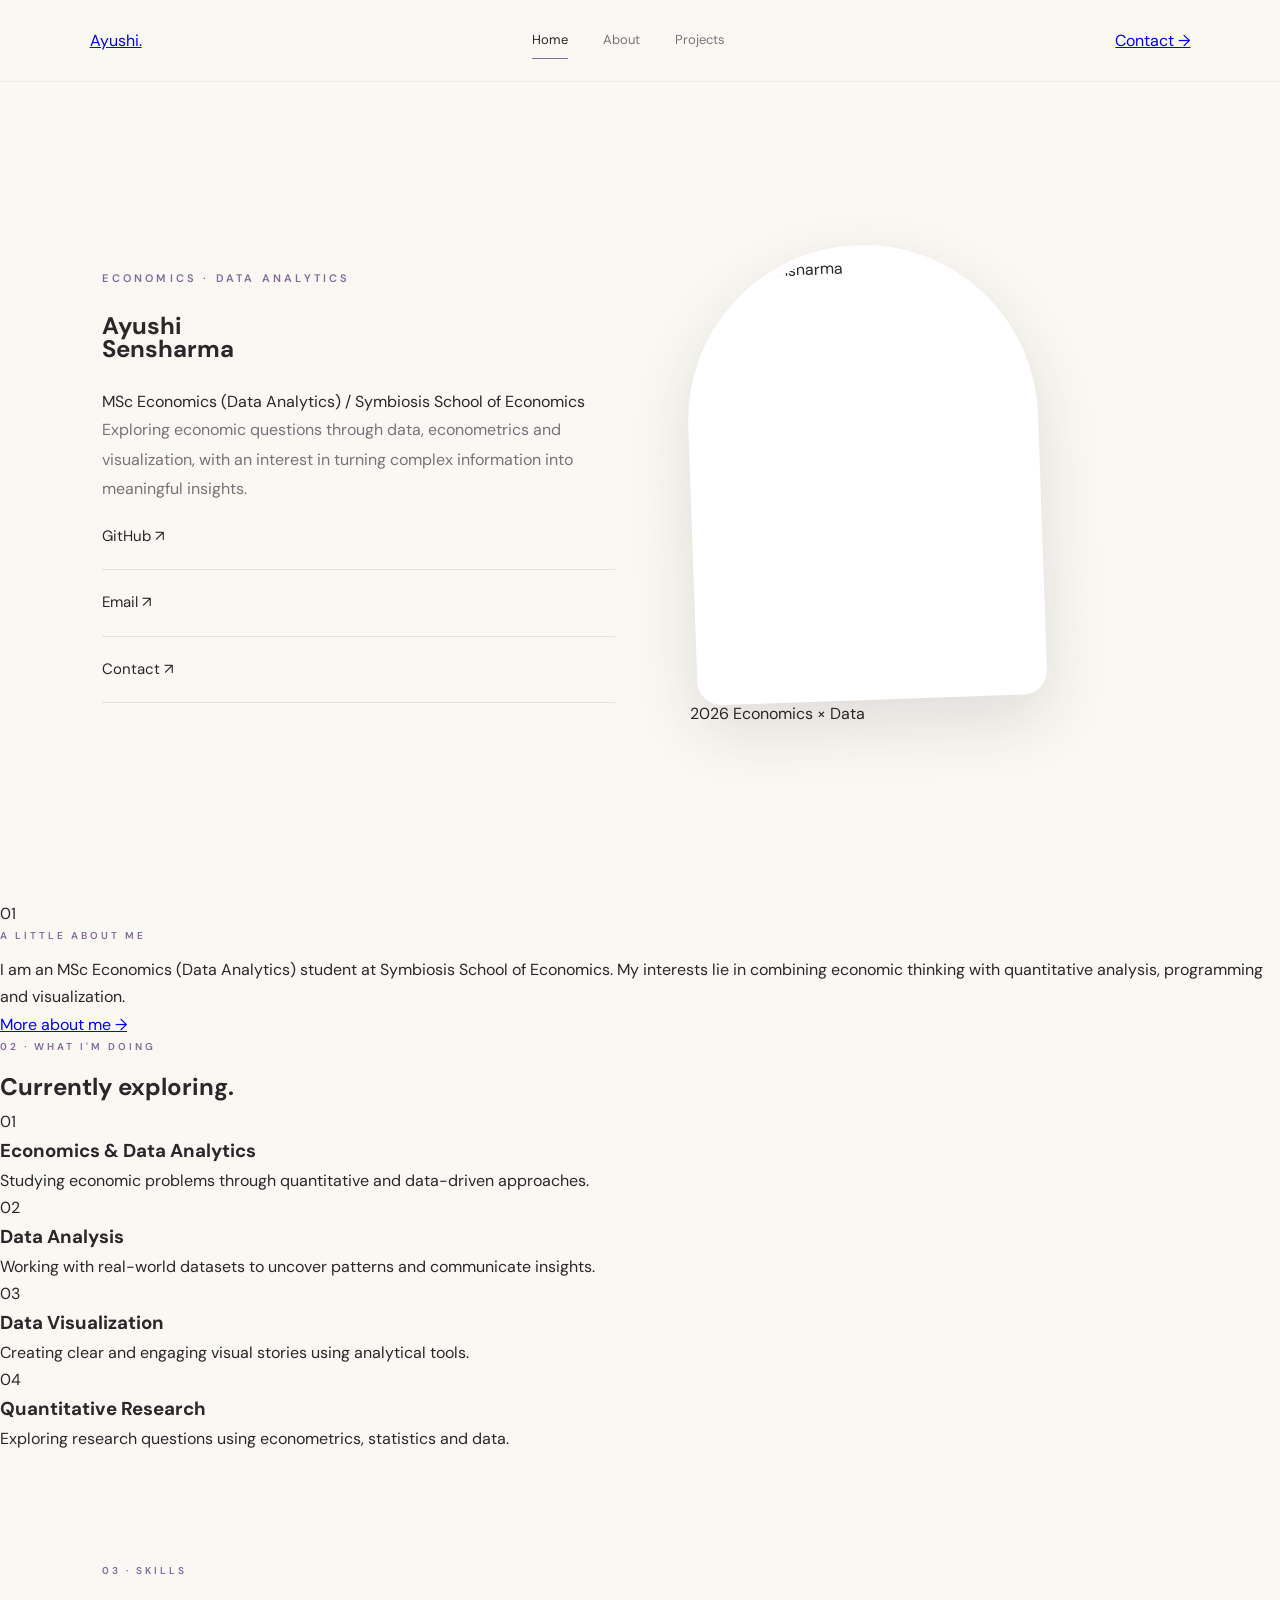
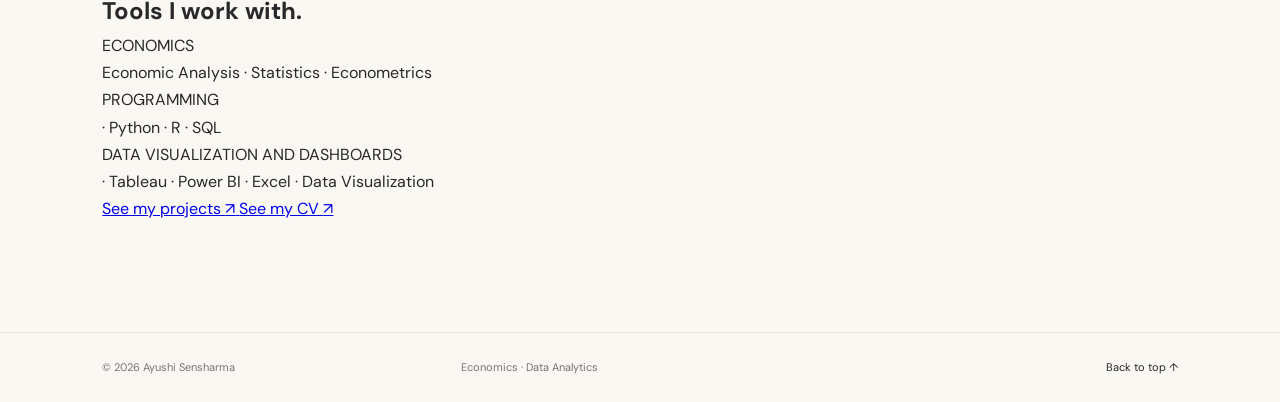
==== commit 05383cee: "Update index.html" ====
--- a/index.html
+++ b/index.html
@@ -8,12 +8,9 @@
     <meta name="viewport"
           content="width=device-width, initial-scale=1.0">
 
-    <title>
-        Ayushi Sensharma | Economics & Data Analytics
-    </title>
-
-    <!-- Google Fonts -->
-
+    <title>Ayushi Sensharma | Economics | Statistics| Data Analytics</title>
+
+    <!-- Fonts -->
     <link rel="preconnect"
           href="https://fonts.googleapis.com">
 
@@ -24,8 +21,7 @@
     <link href="https://fonts.googleapis.com/css2?family=DM+Sans:wght@300;400;500;600;700&family=Prata&display=swap"
           rel="stylesheet">
 
-    <!-- Main stylesheet -->
-
+    <!-- CSS -->
     <link rel="stylesheet"
           href="style.css">
 
@@ -35,294 +31,306 @@
 <body>
 
 
-    <!-- =====================================
+    <!-- =========================
          NAVIGATION
-    ====================================== -->
+    ========================== -->
 
     <nav class="navbar">
 
-
-        <a href="index.html"
-           class="nav-logo">
-
+        <a href="index.html" class="logo">
             Ayushi.
-
         </a>
 
-
         <div class="nav-links">
 
-            <a href="index.html"
-               class="active">
-
+            <a href="index.html" class="active">
                 Home
-
             </a>
 
-
             <a href="about.html">
-
                 About
-
             </a>
 
-
-            <a href="work.html">
-
-                Work
-
+            <a href="projects.html">
+                Projects
             </a>
 
         </div>
 
-
-        <a href="contact.html"
-           class="nav-contact">
-
-            Let's connect →
-
+        <a href="contact.html" class="contact-nav">
+            Contact →
         </a>
 
-
     </nav>
 
 
 
-    <!-- =====================================
-         HERO SECTION
-    ====================================== -->
+    <!-- =========================
+         HOME
+    ========================== -->
 
     <main>
 
 
+        <!-- 01 · INTRO -->
+
         <section class="hero">
 
 
-            <!-- LEFT SIDE -->
-
-            <div class="hero-content">
+            <div class="hero-left">
 
 
                 <p class="eyebrow">
-
                     ECONOMICS · DATA ANALYTICS
-
-                </p>
-
+                </p>
 
 
                 <h1>
-
-                    <span class="name-line">
-                        Ayushi
-                    </span>
-
-                    <span class="surname-line">
-                        Sensharma
-                    </span>
-
+                    Ayushi<br>
+                    <span>Sensharma</span>
                 </h1>
 
 
-
-                <div class="hero-subtitle">
-
-                    <span>
-                        MSc Economics (Data Analytics)
-                    </span>
-
-                    <span class="separator">
-                        /
-                    </span>
-
-                    <span>
-                        Symbiosis School of Economics
-                    </span>
-
-                </div>
-
+                <p class="academic-line">
+                    MSc Economics (Data Analytics)
+                    <span>/</span>
+                    Symbiosis School of Economics
+                </p>
 
 
                 <p class="hero-description">
 
                     Exploring economic questions through
-                    data, econometrics and visualization —
-                    with a focus on turning complex
+                    data, econometrics and visualization,
+                    with an interest in turning complex
                     information into meaningful insights.
 
                 </p>
 
 
-
-                <!-- BUTTONS -->
-
-                <div class="hero-actions">
-
-
-                    <a href="work.html"
-                       class="button primary">
-
-                        Explore my work
-
-                        <span>↗</span>
-
-                    </a>
-
-
-                    <a href="resume/Ayushi_Sensharma_Resume.pdf"
-                       target="_blank"
-                       class="button secondary">
-
-                        View CV
-
-                        <span>↗</span>
-
-                    </a>
-
-
-                </div>
-
-
-
-                <!-- QUICK LINKS -->
-
-                <div class="quick-links">
-
+                <!-- CONTACT LINKS -->
+
+                <div class="contact-links">
 
                     <a href="https://github.com/ayushisensharma"
                        target="_blank">
-
                         GitHub ↗
-
                     </a>
 
-
-                    <span>·</span>
-
-
                     <a href="mailto:ayushi.sensharma.2025@sse.ac.in">
-
                         Email ↗
-
                     </a>
 
-
-                    <span>·</span>
-
-
                     <a href="contact.html">
-
                         Contact ↗
-
                     </a>
 
-
-                </div>
-
-
-            </div>
-
-
-
-            <!-- =====================================
-                 PHOTO / VISUAL SIDE
-            ====================================== -->
-
-            <div class="hero-visual">
-
-
-                <!-- Decorative background -->
-
-                <div class="visual-background"></div>
-
-
-                <!-- Decorative grid -->
-
-                <div class="visual-grid"></div>
-
-
-
-                <!-- PHOTO -->
+                </div>
+
+
+            </div>
+
+
+
+            <!-- PHOTO -->
+
+            <div class="hero-right">
+
+
+                <div class="photo-decoration decoration-one"></div>
+
+                <div class="photo-decoration decoration-two"></div>
+
 
                 <div class="photo-frame">
-
 
                     <img src="images/ayushi.jpg"
                          alt="Ayushi Sensharma">
 
-
-                </div>
-
-
-
-                <!-- Small floating data element -->
-
-                <div class="data-note note-one">
-
-
-                    <span class="note-number">
-
+                </div>
+
+
+                <div class="photo-caption">
+
+                    <span>
+                        2026
+                    </span>
+
+                    <span>
+                        Economics × Data
+                    </span>
+
+                </div>
+
+
+            </div>
+
+
+        </section>
+
+
+
+        <!-- =========================
+             02 · A LITTLE ABOUT ME
+        ========================== -->
+
+        <section class="about-preview">
+
+
+            <div class="section-number">
+                01
+            </div>
+
+
+            <div class="section-content">
+
+
+                <p class="section-label">
+                    A LITTLE ABOUT ME
+                </p>
+
+                <p class="section-description">
+
+                    I am an MSc Economics (Data Analytics)
+                    student at Symbiosis School of Economics.
+                    My interests lie in combining economic
+                    thinking with quantitative analysis,
+                    programming and visualization.
+
+                </p>
+
+
+                <a href="about.html"
+                   class="text-link">
+
+                    More about me
+                    <span>→</span>
+
+                </a>
+
+
+            </div>
+
+
+        </section>
+
+
+
+        <!-- =========================
+             03 · WHAT I'M DOING
+        ========================== -->
+
+        <section class="doing-section">
+
+
+            <div class="doing-heading">
+
+
+                <p class="section-label">
+                    02 · WHAT I'M DOING
+                </p>
+
+
+                <h2>
+                    Currently exploring.
+                </h2>
+
+
+            </div>
+
+
+            <div class="doing-list">
+
+
+                <div class="doing-item">
+
+                    <span>
                         01
-
-                    </span>
-
+                    </span>
 
                     <div>
 
-                        <small>
-                            FIELD
-                        </small>
-
-                        <strong>
-                            Economics
-                        </strong>
+                        <h3>
+                            Economics & Data Analytics
+                        </h3>
+
+                        <p>
+                            Studying economic problems through
+                            quantitative and data-driven approaches.
+                        </p>
 
                     </div>
 
-
-                </div>
-
-
-
-                <div class="data-note note-two">
-
-
-                    <span class="note-number">
-
+                </div>
+
+
+
+                <div class="doing-item">
+
+                    <span>
                         02
-
-                    </span>
-
+                    </span>
 
                     <div>
 
-                        <small>
-                            APPROACH
-                        </small>
-
-                        <strong>
-                            Data → Insight
-                        </strong>
+                        <h3>
+                            Data Analysis
+                        </h3>
+
+                        <p>
+                            Working with real-world datasets to
+                            uncover patterns and communicate insights.
+                        </p>
 
                     </div>
 
-
-                </div>
-
-
-
-                <!-- Animated line -->
-
-                <div class="orbit-line"></div>
-
-
-                <!-- Floating dot -->
-
-                <div class="floating-dot dot-one"></div>
-
-                <div class="floating-dot dot-two"></div>
-
-                <div class="floating-dot dot-three"></div>
+                </div>
+
+
+
+                <div class="doing-item">
+
+                    <span>
+                        03
+                    </span>
+
+                    <div>
+
+                        <h3>
+                            Data Visualization
+                        </h3>
+
+                        <p>
+                            Creating clear and engaging visual
+                            stories using analytical tools.
+                        </p>
+
+                    </div>
+
+                </div>
+
+
+
+                <div class="doing-item">
+
+                    <span>
+                        04
+                    </span>
+
+                    <div>
+
+                        <h3>
+                            Quantitative Research
+                        </h3>
+
+                        <p>
+                            Exploring research questions using
+                            econometrics, statistics and data.
+                        </p>
+
+                    </div>
+
+                </div>
 
 
             </div>
@@ -332,457 +340,133 @@
 
 
 
-        <!-- =====================================
-             INTRODUCTION STRIP
-        ====================================== -->
-
-        <section class="intro-strip">
-
-
-            <div class="intro-label">
-
-                <span>
-                    01
-                </span>
-
-                <p>
-                    CURRENTLY
-                </p>
-
-            </div>
-
-
-            <div class="intro-main">
+        <!-- =========================
+             04 · SKILLS
+        ========================== -->
+
+        <section class="skills-section">
+
+
+            <div class="skills-heading">
+
+                <p class="section-label">
+                    03 · SKILLS
+                </p>
 
                 <h2>
-
-                    Building a career at the
-                    intersection of
-                    <em>economics</em> and
-                    <em>data.</em>
-
+                    Tools I work with.
                 </h2>
 
             </div>
 
 
-            <div class="intro-side">
-
-                <p>
-
-                    My work combines quantitative
-                    economics with practical data
-                    analysis, programming and
-                    visualization.
-
-                </p>
-
-
-                <a href="about.html">
-
-                    More about me →
+            <div class="skills-list">
+
+
+                <div class="skill-group">
+
+                    <span>
+                        ECONOMICS
+                    </span>
+
+                    <p>
+                        Economic Analysis
+                        · Statistics
+                        · Econometrics
+                    </p>
+
+                </div>
+
+
+                <div class="skill-group">
+
+                    <span>
+                        PROGRAMMING
+                    </span>
+
+                    <p>
+                        · Python
+                        · R
+                        · SQL
+                        
+                    </p>
+
+                </div>
+
+
+                <div class="skill-group">
+
+                    <span>
+                        DATA VISUALIZATION AND DASHBOARDS
+                    </span>
+
+                    <p>
+                        · Tableau
+                        · Power BI
+                        · Excel
+                        · Data Visualization
+                    </p>
+
+                </div>
+
+
+            </div>
+
+
+            <!-- ACTION LINKS -->
+
+            <div class="skill-actions">
+
+
+                <a href="projects.html"
+                   class="large-link">
+
+                    See my projects
+
+                    <span>↗</span>
 
                 </a>
 
+
+                <a href="resume/Ayushi_Sensharma_Resume.pdf"
+                   target="_blank"
+                   class="large-link">
+
+                    See my CV
+
+                    <span>↗</span>
+
+                </a>
+
+
             </div>
 
 
         </section>
 
 
-
-        <!-- =====================================
-             WHAT I WORK WITH
-        ====================================== -->
-
-        <section class="skills-section">
-
-
-            <div class="section-heading">
-
-
-                <p class="section-label">
-
-                    02 · WHAT I WORK WITH
-
-                </p>
-
-
-                <h2>
-
-                    Tools & interests
-
-                </h2>
-
-
-            </div>
-
-
-
-            <div class="skills-grid">
-
-
-                <div class="skill-item">
-
-                    <span>01</span>
-
-                    <h3>
-                        Economics
-                    </h3>
-
-                    <p>
-                        Economic analysis · Statistics · Econometrics
-                    </p>
-
-                </div>
-
-
-
-                <div class="skill-item">
-
-                    <span>02</span>
-
-                    <h3>
-                        Programming
-                    </h3>
-
-                    <p>
-                        Python · R · SQL
-                    </p>
-
-                </div>
-
-
-
-                <div class="skill-item">
-
-                    <span>03</span>
-
-                    <h3>
-                        Visualization
-                    </h3>
-
-                    <p>
-                        Tableau · Excel · Data storytelling
-                    </p>
-
-                </div>
-
-
-
-                <div class="skill-item">
-
-                    <span>04</span>
-
-                    <h3>
-                        Quantitative Work
-                    </h3>
-
-                    <p>
-                        Data analysis · Modelling · Research
-                    </p>
-
-                </div>
-
-
-            </div>
-
-
-        </section>
-
-
-
-        <!-- =====================================
-             SELECTED WORK PREVIEW
-        ====================================== -->
-
-        <section class="work-preview">
-
-
-            <div class="work-heading">
-
-
-                <div>
-
-                    <p class="section-label">
-
-                        03 · SELECTED WORK
-
-                    </p>
-
-
-                    <h2>
-
-                        From questions<br>
-                        to analysis.
-
-                    </h2>
-
-                </div>
-
-
-                <a href="work.html"
-                   class="view-all">
-
-                    View all work →
-
-                </a>
-
-
-            </div>
-
-
-
-            <div class="work-preview-grid">
-
-
-                <!-- PROJECT 1 -->
-
-                <a href="work.html"
-                   class="preview-card card-lavender">
-
-
-                    <div class="card-top">
-
-                        <span>
-                            01
-                        </span>
-
-                        <span>
-                            R · ECONOMETRICS
-                        </span>
-
-                    </div>
-
-
-                    <h3>
-
-                        Fiscal Multiplier
-                        in India
-
-                    </h3>
-
-
-                    <p>
-
-                        Empirical analysis of fiscal
-                        policy using quantitative methods.
-
-                    </p>
-
-
-                    <div class="card-arrow">
-
-                        ↗
-
-                    </div>
-
-
-                </a>
-
-
-
-                <!-- PROJECT 2 -->
-
-                <a href="work.html"
-                   class="preview-card card-blue">
-
-
-                    <div class="card-top">
-
-                        <span>
-                            02
-                        </span>
-
-                        <span>
-                            TABLEAU
-                        </span>
-
-                    </div>
-
-
-                    <h3>
-
-                        Digital Payments
-                        & COVID-19
-
-                    </h3>
-
-
-                    <p>
-
-                        Interactive visualization exploring
-                        India's digital payment landscape.
-
-                    </p>
-
-
-                    <div class="card-arrow">
-
-                        ↗
-
-                    </div>
-
-
-                </a>
-
-
-
-                <!-- PROJECT 3 -->
-
-                <a href="work.html"
-                   class="preview-card card-pink">
-
-
-                    <div class="card-top">
-
-                        <span>
-                            03
-                        </span>
-
-                        <span>
-                            PYTHON
-                        </span>
-
-                    </div>
-
-
-                    <h3>
-
-                        Price Rigidity
-                        in India
-
-                    </h3>
-
-
-                    <p>
-
-                        Visual analysis comparing
-                        pre- and post-COVID periods.
-
-                    </p>
-
-
-                    <div class="card-arrow">
-
-                        ↗
-
-                    </div>
-
-
-                </a>
-
-
-            </div>
-
-
-        </section>
-
-
-
-        <!-- =====================================
-             CONTACT CTA
-        ====================================== -->
-
-        <section class="contact-section">
-
-
-            <div>
-
-                <p class="section-label">
-
-                    04 · GET IN TOUCH
-
-                </p>
-
-
-                <h2>
-
-                    Let's connect.
-
-                </h2>
-
-
-                <p>
-
-                    Whether you'd like to discuss
-                    data, economics, research or
-                    potential opportunities.
-
-                </p>
-
-            </div>
-
-
-            <div class="contact-links">
-
-
-                <a href="mailto:ayushi.sensharma.2025@sse.ac.in">
-
-                    Email
-
-                    <span>↗</span>
-
-                </a>
-
-
-                <a href="https://github.com/ayushisensharma"
-                   target="_blank">
-
-                    GitHub
-
-                    <span>↗</span>
-
-                </a>
-
-
-                <a href="contact.html">
-
-                    More contact details
-
-                    <span>↗</span>
-
-                </a>
-
-
-            </div>
-
-
-        </section>
-
-
     </main>
 
 
 
-    <!-- =====================================
+    <!-- =========================
          FOOTER
-    ====================================== -->
+    ========================== -->
 
     <footer>
 
-
-        <p>
-
+        <span>
             © 2026 Ayushi Sensharma
-
-        </p>
-
-
-        <p>
-
+        </span>
+
+        <span>
             Economics · Data Analytics
-
-        </p>
-
+        </span>
 
         <a href="#">
-
             Back to top ↑
-
         </a>
 
-
     </footer>
 
 
--- a/style.css
+++ b/style.css
@@ -1,471 +1,2381 @@
-/* =========================================
-   AYUSHI SENSHARMA - PORTFOLIO
-   Elegant Pastel Theme
-   ========================================= */
-
-
-/* ---------- BASIC RESET ---------- */
+/* =====================================================
+   AYUSHI SENSHARMA
+   PERSONAL PORTFOLIO
+   Elegant Editorial + Pastel
+   ===================================================== */
+
+
+/* =====================================================
+   1. ROOT VARIABLES
+   ===================================================== */
+
+:root {
+
+    --ivory: #faf8f3;
+    --paper: #ffffff;
+
+    --ink: #29272a;
+    --muted: #777278;
+
+    --lavender: #ddd3eb;
+    --lavender-dark: #806a9d;
+
+    --sage: #dce6dd;
+    --sage-dark: #718575;
+
+    --blue: #dce8ee;
+
+    --pink: #efd9de;
+
+    --line: #e7e2dc;
+
+    --shadow:
+        0 20px 55px rgba(44, 38, 48, 0.09);
+
+}
+
+
+/* =====================================================
+   2. RESET
+   ===================================================== */
 
 * {
+
     margin: 0;
+
     padding: 0;
+
     box-sizing: border-box;
-}
+
+}
+
 
 html {
+
     scroll-behavior: smooth;
-}
+
+}
+
 
 body {
-    font-family: "Segoe UI", Arial, sans-serif;
-    background: #faf8f5;
-    color: #292727;
+
+    background:
+        var(--ivory);
+
+    color:
+        var(--ink);
+
+    font-family:
+        "DM Sans",
+        sans-serif;
+
     line-height: 1.7;
-}
-
-
-/* ---------- COLOUR VARIABLES ---------- */
-
-:root {
-    --background: #faf8f5;
-    --white: #ffffff;
-    --text: #292727;
-    --muted: #706b6b;
-
-    --lavender: #dcd4f2;
-    --pink: #f1d5dc;
-    --blue: #d5e5ef;
-    --sage: #d9e6dc;
-
-    --dark: #363238;
-
-    --shadow: 0 12px 35px rgba(50, 45, 50, 0.08);
-}
-
-
-/* ---------- NAVIGATION ---------- */
+
+    overflow-x: hidden;
+
+}
+
+
+/* =====================================================
+   3. NAVIGATION
+   ===================================================== */
 
 .navbar {
-    width: 100%;
-    padding: 22px 7%;
-    display: flex;
-    justify-content: space-between;
-    align-items: center;
-
-    background: rgba(250, 248, 245, 0.92);
-
-    position: sticky;
+
+    height: 82px;
+
+    padding:
+        0 7%;
+
+    display:
+        flex;
+
+    align-items:
+        center;
+
+    justify-content:
+        space-between;
+
+    background:
+        rgba(250, 248, 243, 0.90);
+
+    backdrop-filter:
+        blur(14px);
+
+    border-bottom:
+        1px solid rgba(41,39,42,0.06);
+
+    position:
+        sticky;
+
     top: 0;
+
     z-index: 1000;
 
-    backdrop-filter: blur(12px);
-    border-bottom: 1px solid rgba(0, 0, 0, 0.05);
-}
-
-.logo {
-    font-size: 25px;
-    font-weight: 700;
-    letter-spacing: -1px;
-}
+}
+
+
+.nav-logo {
+
+    font-family:
+        "Prata",
+        serif;
+
+    font-size:
+        24px;
+
+    text-decoration:
+        none;
+
+    color:
+        var(--ink);
+
+    letter-spacing:
+        -0.5px;
+
+}
+
+
+.nav-logo::after {
+
+    content: "";
+
+    display: inline-block;
+
+    width: 6px;
+
+    height: 6px;
+
+    margin-left: 4px;
+
+    margin-bottom: 3px;
+
+    border-radius: 50%;
+
+    background:
+        var(--lavender-dark);
+
+}
+
 
 .nav-links {
-    display: flex;
-    gap: 28px;
-}
+
+    display:
+        flex;
+
+    align-items:
+        center;
+
+    gap:
+        35px;
+
+}
+
 
 .nav-links a {
-    text-decoration: none;
-    color: var(--text);
-    font-size: 14px;
-    transition: 0.3s ease;
-}
-
-.nav-links a:hover {
-    color: #8d78ad;
-}
-
-
-/* ---------- HERO SECTION ---------- */
+
+    position:
+        relative;
+
+    text-decoration:
+        none;
+
+    color:
+        var(--muted);
+
+    font-size:
+        13px;
+
+    transition:
+        color 0.3s ease;
+
+}
+
+
+.nav-links a::after {
+
+    content: "";
+
+    position:
+        absolute;
+
+    left: 0;
+
+    bottom:
+        -7px;
+
+    width:
+        0;
+
+    height:
+        1px;
+
+    background:
+        var(--lavender-dark);
+
+    transition:
+        width 0.3s ease;
+
+}
+
+
+.nav-links a:hover,
+.nav-links a.active {
+
+    color:
+        var(--ink);
+
+}
+
+
+.nav-links a:hover::after,
+.nav-links a.active::after {
+
+    width:
+        100%;
+
+}
+
+
+.nav-contact {
+
+    text-decoration:
+        none;
+
+    color:
+        var(--ink);
+
+    font-size:
+        12px;
+
+    padding:
+        9px 16px;
+
+    border:
+        1px solid var(--line);
+
+    border-radius:
+        30px;
+
+    background:
+        white;
+
+    transition:
+        all 0.3s ease;
+
+}
+
+
+.nav-contact:hover {
+
+    background:
+        var(--lavender);
+
+    transform:
+        translateY(-2px);
+
+}
+
+
+/* =====================================================
+   4. HERO
+   ===================================================== */
 
 .hero {
-    min-height: 88vh;
-
-    display: flex;
-    align-items: center;
-    justify-content: space-between;
-
-    padding: 80px 9%;
-
-    overflow: hidden;
-}
-
-.hero-text {
-    max-width: 650px;
-
-    animation: fadeUp 1s ease forwards;
-}
-
-.small-heading,
+
+    min-height:
+        calc(100vh - 82px);
+
+    padding:
+        75px 8% 85px;
+
+    display:
+        grid;
+
+    grid-template-columns:
+        1fr 0.95fr;
+
+    align-items:
+        center;
+
+    gap:
+        75px;
+
+    max-width:
+        1500px;
+
+    margin:
+        auto;
+
+}
+
+
+/* HERO TEXT */
+
+.hero-content {
+
+    max-width:
+        690px;
+
+    animation:
+        heroEnter 1s ease forwards;
+
+}
+
+
+.eyebrow {
+
+    font-size:
+        11px;
+
+    letter-spacing:
+        3.2px;
+
+    font-weight:
+        600;
+
+    color:
+        var(--lavender-dark);
+
+    margin-bottom:
+        28px;
+
+}
+
+
+/* NAME */
+
+.hero h1 {
+
+    margin-bottom:
+        27px;
+
+    line-height:
+        0.95;
+
+}
+
+
+.name-line,
+.surname-line {
+
+    display:
+        block;
+
+    font-family:
+        "Prata",
+        serif;
+
+    font-weight:
+        400;
+
+    font-size:
+        clamp(58px, 7vw, 95px);
+
+    letter-spacing:
+        -4px;
+
+}
+
+
+.name-line {
+
+    color:
+        var(--ink);
+
+}
+
+
+.surname-line {
+
+    color:
+        var(--lavender-dark);
+
+    margin-left:
+        55px;
+
+}
+
+
+/* HERO SUBTITLE */
+
+.hero-subtitle {
+
+    display:
+        flex;
+
+    align-items:
+        center;
+
+    flex-wrap:
+        wrap;
+
+    gap:
+        10px;
+
+    font-size:
+        13px;
+
+    font-weight:
+        500;
+
+    margin-bottom:
+        24px;
+
+}
+
+
+.separator {
+
+    color:
+        #b7afb5;
+
+}
+
+
+.hero-description {
+
+    max-width:
+        590px;
+
+    color:
+        var(--muted);
+
+    font-size:
+        16px;
+
+    line-height:
+        1.85;
+
+}
+
+
+/* =====================================================
+   5. BUTTONS
+   ===================================================== */
+
+.hero-actions {
+
+    display:
+        flex;
+
+    gap:
+        13px;
+
+    margin-top:
+        34px;
+
+    flex-wrap:
+        wrap;
+
+}
+
+
+.button {
+
+    display:
+        inline-flex;
+
+    align-items:
+        center;
+
+    gap:
+        12px;
+
+    padding:
+        13px 21px;
+
+    border-radius:
+        40px;
+
+    text-decoration:
+        none;
+
+    font-size:
+        13px;
+
+    font-weight:
+        600;
+
+    transition:
+        all 0.3s ease;
+
+}
+
+
+.button span {
+
+    font-size:
+        15px;
+
+}
+
+
+.button.primary {
+
+    background:
+        var(--ink);
+
+    color:
+        white;
+
+}
+
+
+.button.primary:hover {
+
+    transform:
+        translateY(-4px);
+
+    box-shadow:
+        0 12px 25px rgba(41,39,42,0.14);
+
+}
+
+
+.button.secondary {
+
+    background:
+        white;
+
+    color:
+        var(--ink);
+
+    border:
+        1px solid var(--line);
+
+}
+
+
+.button.secondary:hover {
+
+    background:
+        var(--lavender);
+
+    border-color:
+        var(--lavender);
+
+    transform:
+        translateY(-4px);
+
+}
+
+
+/* QUICK LINKS */
+
+.quick-links {
+
+    display:
+        flex;
+
+    align-items:
+        center;
+
+    gap:
+        11px;
+
+    margin-top:
+        28px;
+
+}
+
+
+.quick-links a {
+
+    color:
+        var(--muted);
+
+    text-decoration:
+        none;
+
+    font-size:
+        12px;
+
+    transition:
+        color 0.3s ease;
+
+}
+
+
+.quick-links a:hover {
+
+    color:
+        var(--lavender-dark);
+
+}
+
+
+.quick-links span {
+
+    color:
+        #c4bec2;
+
+}
+
+
+/* =====================================================
+   6. HERO VISUAL
+   ===================================================== */
+
+.hero-visual {
+
+    position:
+        relative;
+
+    min-height:
+        560px;
+
+    display:
+        flex;
+
+    justify-content:
+        center;
+
+    align-items:
+        center;
+
+}
+
+
+/* SOFT BACKGROUND */
+
+.visual-background {
+
+    position:
+        absolute;
+
+    width:
+        440px;
+
+    height:
+        500px;
+
+    background:
+        linear-gradient(
+            145deg,
+            var(--lavender),
+            var(--blue)
+        );
+
+    border-radius:
+        46% 54% 48% 52%;
+
+    transform:
+        rotate(-5deg);
+
+    opacity:
+        0.72;
+
+    animation:
+        backgroundFloat 8s ease-in-out infinite;
+
+}
+
+
+/* GRID */
+
+.visual-grid {
+
+    position:
+        absolute;
+
+    width:
+        380px;
+
+    height:
+        460px;
+
+    background-image:
+        linear-gradient(
+            rgba(110,95,125,0.08) 1px,
+            transparent 1px
+        ),
+        linear-gradient(
+            90deg,
+            rgba(110,95,125,0.08) 1px,
+            transparent 1px
+        );
+
+    background-size:
+        38px 38px;
+
+    border-radius:
+        25px;
+
+    transform:
+        rotate(3deg);
+
+    mask-image:
+        linear-gradient(
+            to bottom,
+            black 60%,
+            transparent 100%
+        );
+
+    animation:
+        gridMove 12s linear infinite;
+
+}
+
+
+/* =====================================================
+   7. PHOTO
+   ===================================================== */
+
+.photo-frame {
+
+    position:
+        relative;
+
+    z-index:
+        5;
+
+    width:
+        350px;
+
+    height:
+        455px;
+
+    overflow:
+        hidden;
+
+    border-radius:
+        180px 180px 25px 25px;
+
+    background:
+        white;
+
+    border:
+        9px solid rgba(255,255,255,0.72);
+
+    box-shadow:
+        0 25px 65px rgba(45,40,50,0.13);
+
+    transform:
+        rotate(-2deg);
+
+    animation:
+        photoFloat 7s ease-in-out infinite;
+
+}
+
+
+.photo-frame img {
+
+    width:
+        100%;
+
+    height:
+        100%;
+
+    object-fit:
+        cover;
+
+    object-position:
+        center top;
+
+    display:
+        block;
+
+    transition:
+        transform 0.7s ease;
+
+}
+
+
+.photo-frame:hover img {
+
+    transform:
+        scale(1.035);
+
+}
+
+
+/* =====================================================
+   8. DATA NOTES
+   ===================================================== */
+
+.data-note {
+
+    position:
+        absolute;
+
+    z-index:
+        10;
+
+    display:
+        flex;
+
+    align-items:
+        center;
+
+    gap:
+        12px;
+
+    padding:
+        12px 16px;
+
+    background:
+        rgba(255,255,255,0.94);
+
+    border:
+        1px solid rgba(255,255,255,0.9);
+
+    box-shadow:
+        var(--shadow);
+
+    border-radius:
+        12px;
+
+    backdrop-filter:
+        blur(8px);
+
+}
+
+
+.data-note small {
+
+    display:
+        block;
+
+    font-size:
+        8px;
+
+    letter-spacing:
+        1.7px;
+
+    color:
+        #999198;
+
+}
+
+
+.data-note strong {
+
+    display:
+        block;
+
+    font-size:
+        12px;
+
+    font-weight:
+        600;
+
+}
+
+
+.note-number {
+
+    display:
+        flex;
+
+    justify-content:
+        center;
+
+    align-items:
+        center;
+
+    width:
+        27px;
+
+    height:
+        27px;
+
+    border-radius:
+        50%;
+
+    font-size:
+        9px;
+
+    color:
+        var(--lavender-dark);
+
+    background:
+        var(--lavender);
+
+}
+
+
+.note-one {
+
+    top:
+        125px;
+
+    left:
+        10px;
+
+    animation:
+        noteFloatOne 5s ease-in-out infinite;
+
+}
+
+
+.note-two {
+
+    right:
+        -5px;
+
+    bottom:
+        120px;
+
+    background:
+        rgba(255,255,255,0.96);
+
+    animation:
+        noteFloatTwo 6s ease-in-out infinite;
+
+}
+
+
+.note-two .note-number {
+
+    background:
+        var(--sage);
+
+    color:
+        var(--sage-dark);
+
+}
+
+
+/* =====================================================
+   9. ORBIT / DECORATIVE LINE
+   ===================================================== */
+
+.orbit-line {
+
+    position:
+        absolute;
+
+    z-index:
+        3;
+
+    width:
+        470px;
+
+    height:
+        470px;
+
+    border:
+        1px solid rgba(128,106,157,0.25);
+
+    border-radius:
+        50%;
+
+    transform:
+        rotate(-20deg)
+        scaleY(0.58);
+
+    animation:
+        orbitRotate 18s linear infinite;
+
+}
+
+
+.orbit-line::after {
+
+    content: "";
+
+    position:
+        absolute;
+
+    width:
+        8px;
+
+    height:
+        8px;
+
+    border-radius:
+        50%;
+
+    background:
+        var(--lavender-dark);
+
+    top:
+        25px;
+
+    left:
+        90px;
+
+    box-shadow:
+        0 0 0 6px rgba(128,106,157,0.12);
+
+}
+
+
+/* FLOATING DOTS */
+
+.floating-dot {
+
+    position:
+        absolute;
+
+    border-radius:
+        50%;
+
+    z-index:
+        7;
+
+}
+
+
+.dot-one {
+
+    width:
+        10px;
+
+    height:
+        10px;
+
+    background:
+        var(--pink);
+
+    top:
+        90px;
+
+    right:
+        70px;
+
+    animation:
+        dotFloat 4s ease-in-out infinite;
+
+}
+
+
+.dot-two {
+
+    width:
+        7px;
+
+    height:
+        7px;
+
+    background:
+        var(--sage-dark);
+
+    bottom:
+        70px;
+
+    left:
+        70px;
+
+    animation:
+        dotFloat 5s ease-in-out infinite reverse;
+
+}
+
+
+.dot-three {
+
+    width:
+        5px;
+
+    height:
+        5px;
+
+    background:
+        var(--lavender-dark);
+
+    top:
+        180px;
+
+    right:
+        -5px;
+
+    animation:
+        dotFloat 3.5s ease-in-out infinite;
+
+}
+
+
+/* =====================================================
+   10. INTRO STRIP
+   ===================================================== */
+
+.intro-strip {
+
+    padding:
+        115px 10%;
+
+    background:
+        white;
+
+    display:
+        grid;
+
+    grid-template-columns:
+        0.25fr 1.4fr 0.8fr;
+
+    gap:
+        60px;
+
+    align-items:
+        start;
+
+    border-top:
+        1px solid var(--line);
+
+    border-bottom:
+        1px solid var(--line);
+
+}
+
+
+.intro-label span {
+
+    font-size:
+        12px;
+
+    color:
+        var(--lavender-dark);
+
+}
+
+
+.intro-label p {
+
+    margin-top:
+        8px;
+
+    font-size:
+        9px;
+
+    letter-spacing:
+        2px;
+
+    color:
+        var(--muted);
+
+}
+
+
+.intro-main h2 {
+
+    font-size:
+        clamp(34px, 4vw, 54px);
+
+    line-height:
+        1.15;
+
+    letter-spacing:
+        -2px;
+
+    font-weight:
+        600;
+
+}
+
+
+.intro-main em {
+
+    font-family:
+        "Prata",
+        serif;
+
+    font-style:
+        normal;
+
+    font-weight:
+        400;
+
+    color:
+        var(--lavender-dark);
+
+}
+
+
+.intro-side {
+
+    padding-top:
+        8px;
+
+}
+
+
+.intro-side p {
+
+    color:
+        var(--muted);
+
+    font-size:
+        14px;
+
+    margin-bottom:
+        20px;
+
+}
+
+
+.intro-side a {
+
+    color:
+        var(--ink);
+
+    text-decoration:
+        none;
+
+    font-size:
+        13px;
+
+    font-weight:
+        600;
+
+}
+
+
+/* =====================================================
+   11. SKILLS
+   ===================================================== */
+
+.skills-section {
+
+    padding:
+        110px 8%;
+
+}
+
+
+.section-heading {
+
+    margin-bottom:
+        50px;
+
+}
+
+
 .section-label {
-    font-size: 12px;
-    letter-spacing: 3px;
-    font-weight: 600;
-    color: #8d78ad;
-    margin-bottom: 18px;
-}
-
-.hero h1 {
-    font-size: clamp(55px, 8vw, 95px);
-    line-height: 1;
-    letter-spacing: -5px;
-    margin-bottom: 18px;
-}
-
-.hero h1 span {
-    color: #9b83b9;
-}
-
-.hero h2 {
-    font-size: 27px;
-    font-weight: 500;
-    margin-bottom: 20px;
-}
-
-.intro {
-    max-width: 570px;
-    color: var(--muted);
-    font-size: 17px;
-}
-
-
-/* ---------- BUTTONS ---------- */
-
-.hero-buttons {
-    display: flex;
-    gap: 15px;
-    margin-top: 35px;
-    flex-wrap: wrap;
-}
-
-.button {
-    display: inline-block;
-    padding: 13px 23px;
-
-    border-radius: 30px;
-
-    text-decoration: none;
-    font-size: 14px;
-    font-weight: 600;
-
-    transition: all 0.3s ease;
-}
-
-.primary {
-    background: var(--dark);
-    color: white;
-}
-
-.primary:hover {
-    transform: translateY(-4px);
-    box-shadow: var(--shadow);
-}
-
-.secondary {
-    background: var(--white);
-    color: var(--text);
-    border: 1px solid #ddd7d7;
-}
-
-.secondary:hover {
-    transform: translateY(-4px);
-    background: var(--lavender);
-}
-
-
-/* ---------- DECORATIVE HERO CARDS ---------- */
-
-.hero-card {
-    width: 360px;
-    height: 360px;
-
-    position: relative;
-
-    background: var(--lavender);
-
-    border-radius: 50%;
-
-    animation: float 5s ease-in-out infinite;
-}
-
-.floating-card {
-    position: absolute;
-
-    background: rgba(255, 255, 255, 0.92);
-
-    padding: 18px 22px;
-
-    border-radius: 15px;
-
-    box-shadow: var(--shadow);
-
-    display: flex;
-    flex-direction: column;
-
-    min-width: 150px;
-}
-
-.floating-card strong {
-    font-size: 15px;
-}
-
-.floating-card span {
-    font-size: 12px;
-    color: var(--muted);
-}
-
-.card-one {
-    top: 40px;
-    left: -20px;
-}
-
-.card-two {
-    top: 145px;
-    right: -45px;
-    background: var(--pink);
-}
-
-.card-three {
-    bottom: 35px;
-    left: 55px;
-    background: var(--sage);
-}
-
-
-/* ---------- INTRO SECTION ---------- */
-
-.intro-section {
-    padding: 110px 12%;
-    background: var(--white);
-}
-
-.intro-section h2 {
-    font-size: clamp(35px, 5vw, 58px);
-    line-height: 1.15;
-    letter-spacing: -2px;
-    margin-bottom: 25px;
-}
-
-.intro-section > p:last-child {
-    max-width: 650px;
-    color: var(--muted);
-}
-
-
-/* ---------- INTEREST CARDS ---------- */
-
-.interest-section {
-    padding: 90px 9%;
-
-    display: grid;
-    grid-template-columns: repeat(4, 1fr);
-
-    gap: 20px;
-}
-
-.interest-card {
-    padding: 32px;
-
-    background: var(--white);
-
-    border-radius: 20px;
-
-    box-shadow: var(--shadow);
-
-    transition: all 0.35s ease;
-}
-
-.interest-card:hover {
-    transform: translateY(-8px);
-}
-
-.interest-card:nth-child(1) {
-    background: var(--lavender);
-}
-
-.interest-card:nth-child(2) {
-    background: var(--blue);
-}
-
-.interest-card:nth-child(3) {
-    background: var(--pink);
-}
-
-.interest-card:nth-child(4) {
-    background: var(--sage);
-}
-
-.icon {
-    font-size: 12px;
-    letter-spacing: 2px;
-    margin-bottom: 35px;
-    opacity: 0.6;
-}
-
-.interest-card h3 {
-    font-size: 21px;
-    margin-bottom: 10px;
-}
-
-.interest-card p {
-    font-size: 14px;
-    color: #625e5e;
-}
-
-
-/* ---------- CALL TO ACTION ---------- */
-
-.cta {
-    text-align: center;
-
-    padding: 120px 20px;
-
-    background: var(--lavender);
-}
-
-.cta h2 {
-    font-size: clamp(38px, 5vw, 65px);
-    margin-bottom: 30px;
-    letter-spacing: -2px;
-}
-
-
-/* ---------- FOOTER ---------- */
+
+    font-size:
+        10px;
+
+    letter-spacing:
+        3px;
+
+    color:
+        var(--lavender-dark);
+
+    font-weight:
+        600;
+
+    margin-bottom:
+        12px;
+
+}
+
+
+.section-heading h2 {
+
+    font-size:
+        43px;
+
+    letter-spacing:
+        -1.5px;
+
+}
+
+
+.skills-grid {
+
+    display:
+        grid;
+
+    grid-template-columns:
+        repeat(4,1fr);
+
+    border-top:
+        1px solid var(--line);
+
+}
+
+
+.skill-item {
+
+    padding:
+        30px 25px 30px 0;
+
+    border-right:
+        1px solid var(--line);
+
+    min-height:
+        190px;
+
+}
+
+
+.skill-item:not(:first-child) {
+
+    padding-left:
+        25px;
+
+}
+
+
+.skill-item:last-child {
+
+    border-right:
+        none;
+
+}
+
+
+.skill-item span {
+
+    font-size:
+        10px;
+
+    color:
+        var(--lavender-dark);
+
+}
+
+
+.skill-item h3 {
+
+    margin-top:
+        40px;
+
+    margin-bottom:
+        9px;
+
+    font-size:
+        18px;
+
+}
+
+
+.skill-item p {
+
+    font-size:
+        12px;
+
+    color:
+        var(--muted);
+
+}
+
+
+/* =====================================================
+   12. WORK PREVIEW
+   ===================================================== */
+
+.work-preview {
+
+    padding:
+        110px 8%;
+
+    background:
+        #f4f0f7;
+
+}
+
+
+.work-heading {
+
+    display:
+        flex;
+
+    justify-content:
+        space-between;
+
+    align-items:
+        end;
+
+    margin-bottom:
+        50px;
+
+}
+
+
+.work-heading h2 {
+
+    font-size:
+        clamp(42px, 5vw, 65px);
+
+    line-height:
+        1.05;
+
+    letter-spacing:
+        -3px;
+
+}
+
+
+.view-all {
+
+    color:
+        var(--ink);
+
+    text-decoration:
+        none;
+
+    font-size:
+        13px;
+
+    font-weight:
+        600;
+
+    padding-bottom:
+        7px;
+
+    border-bottom:
+        1px solid var(--ink);
+
+}
+
+
+/* PROJECT CARDS */
+
+.work-preview-grid {
+
+    display:
+        grid;
+
+    grid-template-columns:
+        repeat(3,1fr);
+
+    gap:
+        18px;
+
+}
+
+
+.preview-card {
+
+    min-height:
+        340px;
+
+    padding:
+        27px;
+
+    position:
+        relative;
+
+    overflow:
+        hidden;
+
+    border-radius:
+        20px;
+
+    text-decoration:
+        none;
+
+    color:
+        var(--ink);
+
+    transition:
+        transform 0.4s ease,
+        box-shadow 0.4s ease;
+
+}
+
+
+.preview-card:hover {
+
+    transform:
+        translateY(-9px);
+
+    box-shadow:
+        0 20px 45px rgba(50,45,55,0.10);
+
+}
+
+
+.card-lavender {
+
+    background:
+        var(--lavender);
+
+}
+
+
+.card-blue {
+
+    background:
+        var(--blue);
+
+}
+
+
+.card-pink {
+
+    background:
+        var(--pink);
+
+}
+
+
+.card-top {
+
+    display:
+        flex;
+
+    justify-content:
+        space-between;
+
+    font-size:
+        9px;
+
+    letter-spacing:
+        1.5px;
+
+    opacity:
+        0.65;
+
+}
+
+
+.preview-card h3 {
+
+    position:
+        absolute;
+
+    left:
+        27px;
+
+    bottom:
+        88px;
+
+    max-width:
+        270px;
+
+    font-size:
+        28px;
+
+    line-height:
+        1.15;
+
+    letter-spacing:
+        -1px;
+
+}
+
+
+.preview-card p {
+
+    position:
+        absolute;
+
+    left:
+        27px;
+
+    bottom:
+        30px;
+
+    max-width:
+        270px;
+
+    font-size:
+        12px;
+
+    color:
+        #625d62;
+
+}
+
+
+.card-arrow {
+
+    position:
+        absolute;
+
+    top:
+        25px;
+
+    right:
+        27px;
+
+    font-size:
+        22px;
+
+    transition:
+        transform 0.3s ease;
+
+}
+
+
+.preview-card:hover .card-arrow {
+
+    transform:
+        translate(4px,-4px);
+
+}
+
+
+/* =====================================================
+   13. CONTACT
+   ===================================================== */
+
+.contact-section {
+
+    padding:
+        120px 10%;
+
+    background:
+        white;
+
+    display:
+        grid;
+
+    grid-template-columns:
+        1fr 0.8fr;
+
+    gap:
+        100px;
+
+    align-items:
+        center;
+
+}
+
+
+.contact-section h2 {
+
+    font-size:
+        clamp(50px, 6vw, 78px);
+
+    line-height:
+        1;
+
+    letter-spacing:
+        -4px;
+
+    margin-bottom:
+        25px;
+
+}
+
+
+.contact-section p:not(.section-label) {
+
+    max-width:
+        500px;
+
+    color:
+        var(--muted);
+
+    font-size:
+        15px;
+
+}
+
+
+.contact-links {
+
+    display:
+        flex;
+
+    flex-direction:
+        column;
+
+}
+
+
+.contact-links a {
+
+    padding:
+        20px 0;
+
+    border-bottom:
+        1px solid var(--line);
+
+    display:
+        flex;
+
+    justify-content:
+        space-between;
+
+    text-decoration:
+        none;
+
+    color:
+        var(--ink);
+
+    font-size:
+        15px;
+
+    transition:
+        padding-left 0.3s ease;
+
+}
+
+
+.contact-links a:hover {
+
+    padding-left:
+        10px;
+
+}
+
+
+.contact-links span {
+
+    color:
+        var(--lavender-dark);
+
+}
+
+
+/* =====================================================
+   14. FOOTER
+   ===================================================== */
 
 footer {
-    padding: 30px 8%;
-
-    display: flex;
-    justify-content: space-between;
-
-    font-size: 13px;
-
-    color: var(--muted);
-
-    background: var(--white);
-}
-
-
-/* ---------- ANIMATIONS ---------- */
-
-@keyframes fadeUp {
+
+    padding:
+        25px 8%;
+
+    display:
+        grid;
+
+    grid-template-columns:
+        1fr 1fr 1fr;
+
+    align-items:
+        center;
+
+    background:
+        var(--ivory);
+
+    border-top:
+        1px solid var(--line);
+
+    font-size:
+        11px;
+
+    color:
+        var(--muted);
+
+}
+
+
+footer p:nth-child(2) {
+
+    text-align:
+        center;
+
+}
+
+
+footer a {
+
+    text-align:
+        right;
+
+    color:
+        var(--ink);
+
+    text-decoration:
+        none;
+
+}
+
+
+/* =====================================================
+   15. ANIMATIONS
+   ===================================================== */
+
+@keyframes heroEnter {
 
     from {
-        opacity: 0;
-        transform: translateY(25px);
+
+        opacity:
+            0;
+
+        transform:
+            translateY(25px);
+
     }
 
     to {
-        opacity: 1;
-        transform: translateY(0);
-    }
-
-}
-
-@keyframes float {
-
-    0% {
-        transform: translateY(0);
+
+        opacity:
+            1;
+
+        transform:
+            translateY(0);
+
+    }
+
+}
+
+
+@keyframes backgroundFloat {
+
+    0%,100% {
+
+        transform:
+            rotate(-5deg)
+            translateY(0);
+
     }
 
     50% {
-        transform: translateY(-12px);
-    }
-
-    100% {
-        transform: translateY(0);
-    }
-
-}
-
-
-/* ---------- MOBILE RESPONSIVE DESIGN ---------- */
-
-@media (max-width: 900px) {
+
+        transform:
+            rotate(-2deg)
+            translateY(-12px);
+
+    }
+
+}
+
+
+@keyframes photoFloat {
+
+    0%,100% {
+
+        transform:
+            rotate(-2deg)
+            translateY(0);
+
+    }
+
+    50% {
+
+        transform:
+            rotate(-1deg)
+            translateY(-7px);
+
+    }
+
+}
+
+
+@keyframes noteFloatOne {
+
+    0%,100% {
+
+        transform:
+            translateY(0)
+            rotate(-2deg);
+
+    }
+
+    50% {
+
+        transform:
+            translateY(-10px)
+            rotate(1deg);
+
+    }
+
+}
+
+
+@keyframes noteFloatTwo {
+
+    0%,100% {
+
+        transform:
+            translateY(0)
+            rotate(2deg);
+
+    }
+
+    50% {
+
+        transform:
+            translateY(8px)
+            rotate(-1deg);
+
+    }
+
+}
+
+
+@keyframes dotFloat {
+
+    0%,100% {
+
+        transform:
+            translateY(0);
+
+    }
+
+    50% {
+
+        transform:
+            translateY(-15px);
+
+    }
+
+}
+
+
+@keyframes gridMove {
+
+    from {
+
+        background-position:
+            0 0;
+
+    }
+
+    to {
+
+        background-position:
+            38px 38px;
+
+    }
+
+}
+
+
+@keyframes orbitRotate {
+
+    from {
+
+        transform:
+            rotate(-20deg)
+            scaleY(0.58);
+
+    }
+
+    to {
+
+        transform:
+            rotate(340deg)
+            scaleY(0.58);
+
+    }
+
+}
+
+
+/* =====================================================
+   16. TABLET
+   ===================================================== */
+
+@media (max-width: 1000px) {
+
 
     .navbar {
-        padding: 18px 5%;
-    }
+
+        padding:
+            0 5%;
+
+    }
+
+
+    .nav-contact {
+
+        display:
+            none;
+
+    }
+
+
+    .hero {
+
+        grid-template-columns:
+            1fr;
+
+        text-align:
+            center;
+
+        padding:
+            80px 7%;
+
+    }
+
+
+    .hero-content {
+
+        margin:
+            auto;
+
+    }
+
+
+    .hero-description {
+
+        margin:
+            auto;
+
+    }
+
+
+    .hero-actions,
+    .quick-links {
+
+        justify-content:
+            center;
+
+    }
+
+
+    .hero-subtitle {
+
+        justify-content:
+            center;
+
+    }
+
+
+    .surname-line {
+
+        margin-left:
+            0;
+
+    }
+
+
+    .hero-visual {
+
+        max-width:
+            560px;
+
+        width:
+            100%;
+
+        margin:
+            auto;
+
+    }
+
+
+    .intro-strip {
+
+        grid-template-columns:
+            1fr;
+
+        gap:
+            25px;
+
+    }
+
+
+    .skills-grid {
+
+        grid-template-columns:
+            repeat(2,1fr);
+
+    }
+
+
+    .skill-item:nth-child(2) {
+
+        border-right:
+            none;
+
+    }
+
+
+    .work-preview-grid {
+
+        grid-template-columns:
+            1fr;
+
+    }
+
+
+    .preview-card {
+
+        min-height:
+            300px;
+
+    }
+
+
+    .contact-section {
+
+        grid-template-columns:
+            1fr;
+
+        gap:
+            50px;
+
+    }
+
+}
+
+
+/* =====================================================
+   17. MOBILE
+   ===================================================== */
+
+@media (max-width: 600px) {
+
+
+    .navbar {
+
+        height:
+            auto;
+
+        padding:
+            18px 6%;
+
+        flex-direction:
+            column;
+
+        gap:
+            15px;
+
+    }
+
 
     .nav-links {
-        gap: 12px;
-    }
+
+        gap:
+            18px;
+
+    }
+
 
     .nav-links a {
-        font-size: 12px;
-    }
+
+        font-size:
+            11px;
+
+    }
+
 
     .hero {
-        flex-direction: column;
-        text-align: center;
-        padding: 70px 7%;
-        gap: 70px;
-    }
-
-    .hero-buttons {
-        justify-content: center;
-    }
-
-    .hero-card {
-        width: 280px;
-        height: 280px;
-    }
-
-    .interest-section {
-        grid-template-columns: repeat(2, 1fr);
-    }
-
-}
-
-
-@media (max-width: 600px) {
-
-    .navbar {
-        flex-direction: column;
-        gap: 12px;
-    }
-
-    .nav-links {
-        flex-wrap: wrap;
-        justify-content: center;
-    }
-
-    .hero h1 {
-        letter-spacing: -3px;
-    }
-
-    .hero-card {
-        width: 230px;
-        height: 230px;
-    }
-
-    .floating-card {
-        min-width: 120px;
-        padding: 12px 15px;
-    }
-
-    .interest-section {
-        grid-template-columns: 1fr;
-        padding: 60px 7%;
-    }
-
-    .intro-section {
-        padding: 80px 8%;
-    }
+
+        padding:
+            60px 6%;
+
+    }
+
+
+    .eyebrow {
+
+        letter-spacing:
+            2px;
+
+    }
+
+
+    .name-line,
+    .surname-line {
+
+        font-size:
+            52px;
+
+        letter-spacing:
+            -2px;
+
+    }
+
+
+    .hero-subtitle {
+
+        font-size:
+            11px;
+
+    }
+
+
+    .hero-description {
+
+        font-size:
+            14px;
+
+    }
+
+
+    .hero-visual {
+
+        min-height:
+            470px;
+
+    }
+
+
+    .visual-background {
+
+        width:
+            300px;
+
+        height:
+            390px;
+
+    }
+
+
+    .visual-grid {
+
+        width:
+            280px;
+
+        height:
+            360px;
+
+    }
+
+
+    .photo-frame {
+
+        width:
+            260px;
+
+        height:
+            350px;
+
+    }
+
+
+    .orbit-line {
+
+        width:
+            350px;
+
+        height:
+            350px;
+
+    }
+
+
+    .note-one {
+
+        left:
+            -5px;
+
+        top:
+            90px;
+
+    }
+
+
+    .note-two {
+
+        right:
+            -5px;
+
+        bottom:
+            75px;
+
+    }
+
+
+    .intro-strip {
+
+        padding:
+            80px 7%;
+
+    }
+
+
+    .intro-main h2 {
+
+        font-size:
+            34px;
+
+    }
+
+
+    .skills-section {
+
+        padding:
+            80px 7%;
+
+    }
+
+
+    .skills-grid {
+
+        grid-template-columns:
+            1fr;
+
+    }
+
+
+    .skill-item {
+
+        border-right:
+            none;
+
+        border-bottom:
+            1px solid var(--line);
+
+        padding:
+            25px 0;
+
+    }
+
+
+    .skill-item:not(:first-child) {
+
+        padding-left:
+            0;
+
+    }
+
+
+    .skill-item h3 {
+
+        margin-top:
+            25px;
+
+    }
+
+
+    .work-preview {
+
+        padding:
+            80px 7%;
+
+    }
+
+
+    .work-heading {
+
+        flex-direction:
+            column;
+
+        align-items:
+            start;
+
+        gap:
+            25px;
+
+    }
+
+
+    .work-heading h2 {
+
+        font-size:
+            45px;
+
+    }
+
+
+    .contact-section {
+
+        padding:
+            85px 7%;
+
+    }
+
+
+    .contact-section h2 {
+
+        font-size:
+            55px;
+
+    }
+
 
     footer {
-        flex-direction: column;
-        gap: 8px;
-        text-align: center;
-    }
-
-}
+
+        grid-template-columns:
+            1fr;
+
+        gap:
+            10px;
+
+        text-align:
+            center;
+
+    }
+
+
+    footer p:nth-child(2),
+    footer a {
+
+        text-align:
+            center;
+
+    }
+
+}
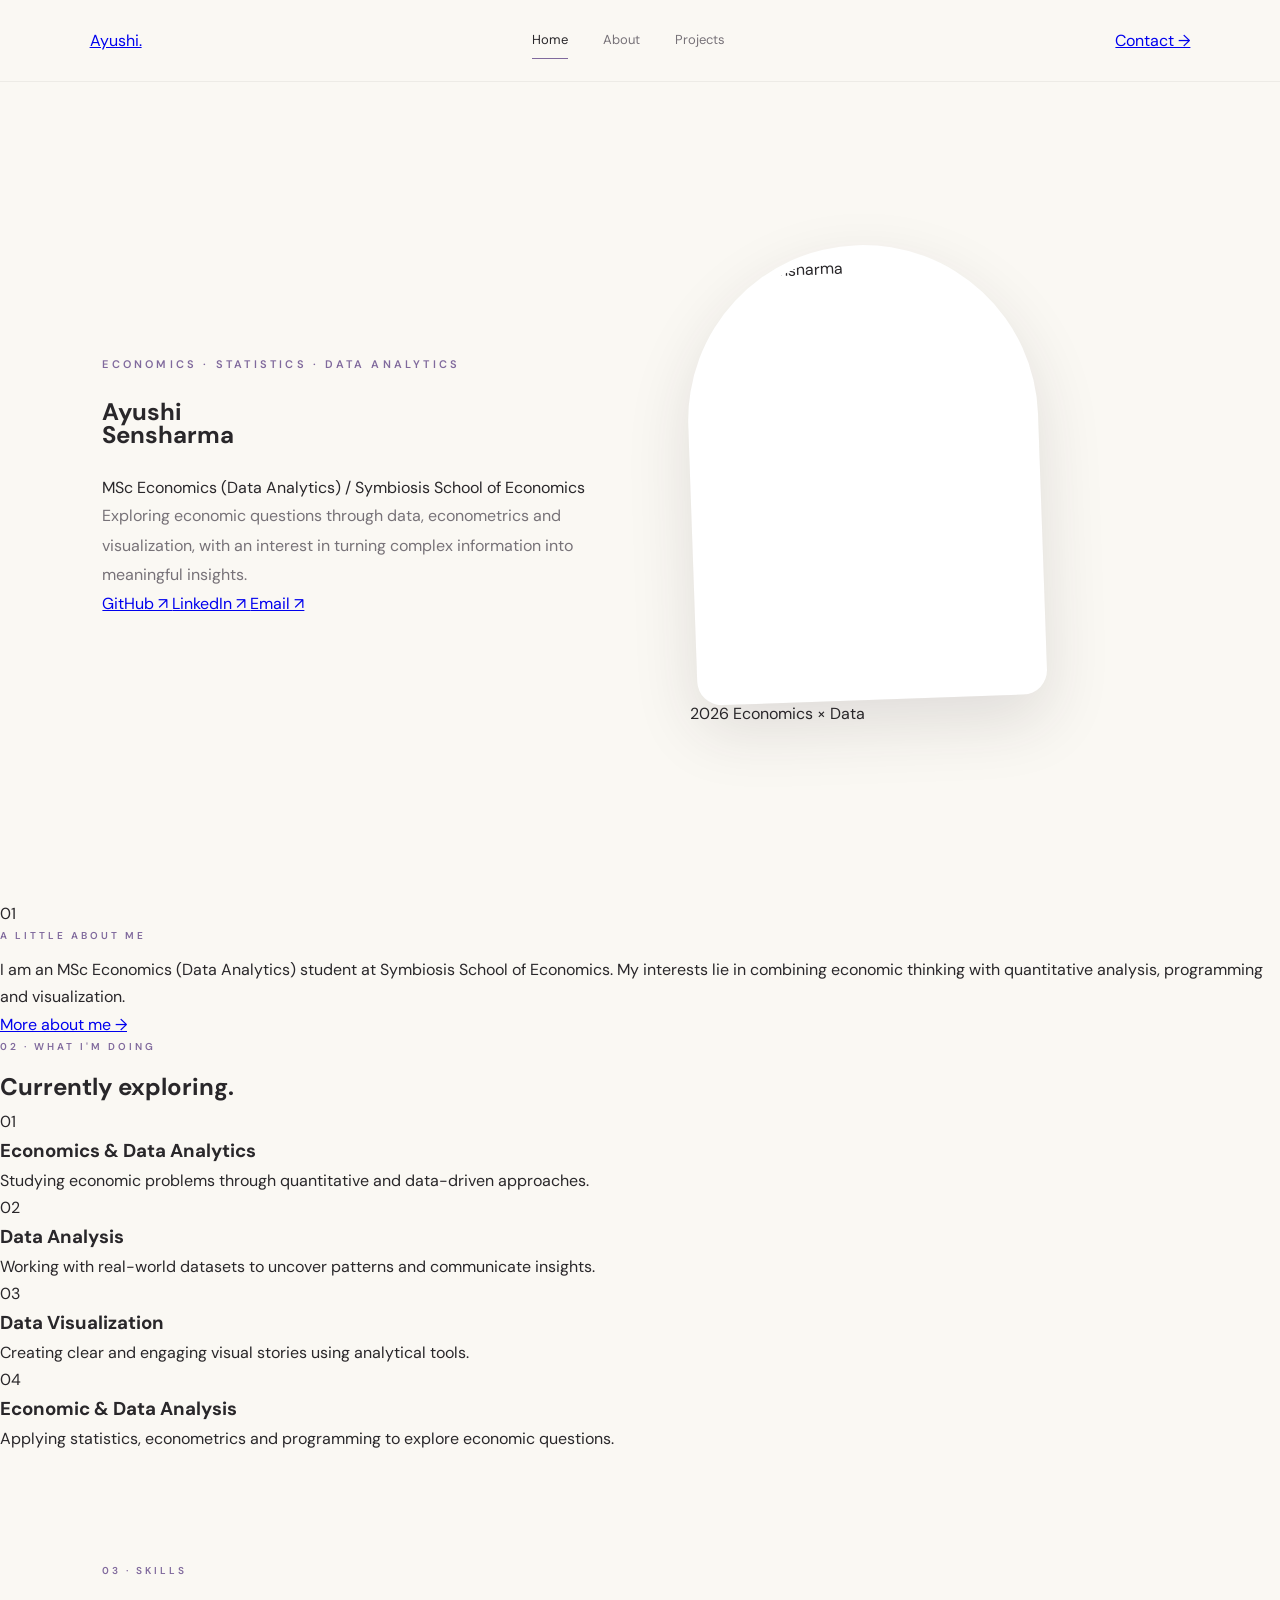
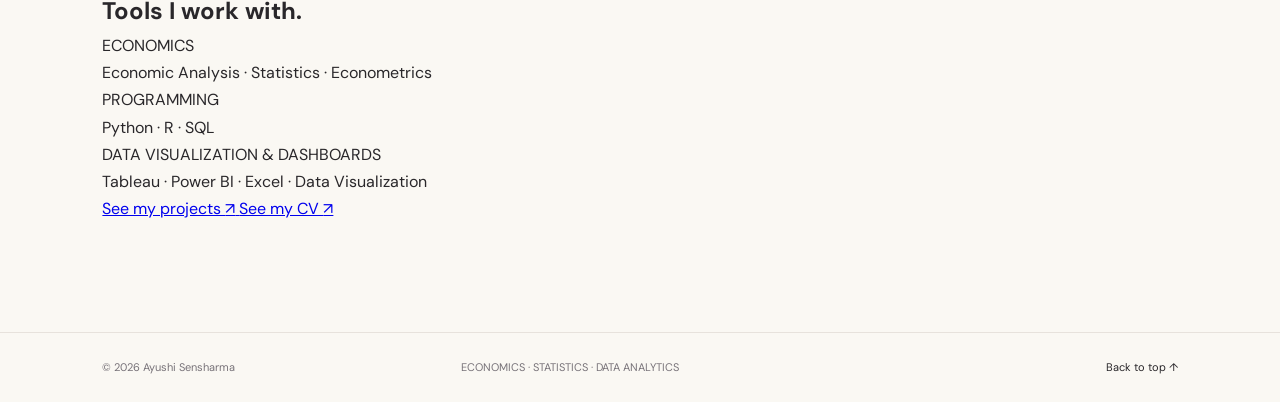
==== commit d6eea969: "Update index.html" ====
--- a/index.html
+++ b/index.html
@@ -8,9 +8,9 @@
     <meta name="viewport"
           content="width=device-width, initial-scale=1.0">
 
-    <title>Ayushi Sensharma | Economics | Statistics| Data Analytics</title>
-
-    <!-- Fonts -->
+    <title>Ayushi Sensharma | Economics | Statistics | Data Analytics</title>
+
+    <!-- Google Fonts -->
     <link rel="preconnect"
           href="https://fonts.googleapis.com">
 
@@ -57,8 +57,11 @@
 
         </div>
 
-        <a href="contact.html" class="contact-nav">
+        <a href="mailto:ayushi.sensharma.2025@sse.ac.in"
+           class="contact-nav">
+
             Contact →
+
         </a>
 
     </nav>
@@ -66,22 +69,26 @@
 
 
     <!-- =========================
-         HOME
+         MAIN CONTENT
     ========================== -->
 
     <main>
 
 
-        <!-- 01 · INTRO -->
+        <!-- =========================
+             01 · INTRODUCTION
+        ========================== -->
 
         <section class="hero">
 
 
+            <!-- LEFT SIDE -->
+
             <div class="hero-left">
 
 
                 <p class="eyebrow">
-                    ECONOMICS · DATA ANALYTICS
+                    ECONOMICS · STATISTICS · DATA ANALYTICS
                 </p>
 
 
@@ -92,9 +99,13 @@
 
 
                 <p class="academic-line">
+
                     MSc Economics (Data Analytics)
+
                     <span>/</span>
+
                     Symbiosis School of Economics
+
                 </p>
 
 
@@ -110,29 +121,40 @@
 
                 <!-- CONTACT LINKS -->
 
-                <div class="contact-links">
+                <div class="hero-links">
 
                     <a href="https://github.com/ayushisensharma"
-                       target="_blank">
+                       target="_blank"
+                       rel="noopener noreferrer">
+
                         GitHub ↗
+
                     </a>
 
+
+                    <a href="https://www.linkedin.com/in/ayushi-sensharma-852335284/"
+                       target="_blank"
+                       rel="noopener noreferrer">
+
+                        LinkedIn ↗
+
+                    </a>
+
+
                     <a href="mailto:ayushi.sensharma.2025@sse.ac.in">
+
                         Email ↗
+
                     </a>
 
-                    <a href="contact.html">
-                        Contact ↗
-                    </a>
-
-                </div>
-
-
-            </div>
-
-
-
-            <!-- PHOTO -->
+                </div>
+
+
+            </div>
+
+
+
+            <!-- RIGHT SIDE / PHOTO -->
 
             <div class="hero-right">
 
@@ -171,7 +193,7 @@
 
 
         <!-- =========================
-             02 · A LITTLE ABOUT ME
+             02 · ABOUT ME
         ========================== -->
 
         <section class="about-preview">
@@ -188,6 +210,7 @@
                 <p class="section-label">
                     A LITTLE ABOUT ME
                 </p>
+
 
                 <p class="section-description">
 
@@ -204,6 +227,7 @@
                    class="text-link">
 
                     More about me
+
                     <span>→</span>
 
                 </a>
@@ -225,7 +249,6 @@
 
             <div class="doing-heading">
 
-
                 <p class="section-label">
                     02 · WHAT I'M DOING
                 </p>
@@ -235,18 +258,21 @@
                     Currently exploring.
                 </h2>
 
-
-            </div>
+            </div>
+
 
 
             <div class="doing-list">
 
 
+                <!-- ITEM 01 -->
+
                 <div class="doing-item">
 
                     <span>
                         01
                     </span>
+
 
                     <div>
 
@@ -254,9 +280,12 @@
                             Economics & Data Analytics
                         </h3>
 
+
                         <p>
+
                             Studying economic problems through
                             quantitative and data-driven approaches.
+
                         </p>
 
                     </div>
@@ -265,11 +294,14 @@
 
 
 
+                <!-- ITEM 02 -->
+
                 <div class="doing-item">
 
                     <span>
                         02
                     </span>
+
 
                     <div>
 
@@ -277,9 +309,12 @@
                             Data Analysis
                         </h3>
 
+
                         <p>
+
                             Working with real-world datasets to
                             uncover patterns and communicate insights.
+
                         </p>
 
                     </div>
@@ -288,11 +323,14 @@
 
 
 
+                <!-- ITEM 03 -->
+
                 <div class="doing-item">
 
                     <span>
                         03
                     </span>
+
 
                     <div>
 
@@ -300,9 +338,12 @@
                             Data Visualization
                         </h3>
 
+
                         <p>
+
                             Creating clear and engaging visual
                             stories using analytical tools.
+
                         </p>
 
                     </div>
@@ -311,21 +352,27 @@
 
 
 
+                <!-- ITEM 04 -->
+
                 <div class="doing-item">
 
                     <span>
                         04
                     </span>
 
+
                     <div>
 
                         <h3>
-                            Quantitative Research
+                            Economic & Data Analysis
                         </h3>
 
+
                         <p>
-                            Exploring research questions using
-                            econometrics, statistics and data.
+
+                            Applying statistics, econometrics and
+                            programming to explore economic questions.
+
                         </p>
 
                     </div>
@@ -353,6 +400,7 @@
                     03 · SKILLS
                 </p>
 
+
                 <h2>
                     Tools I work with.
                 </h2>
@@ -360,51 +408,68 @@
             </div>
 
 
+
             <div class="skills-list">
 
 
+                <!-- ECONOMICS -->
+
                 <div class="skill-group">
 
                     <span>
                         ECONOMICS
                     </span>
 
+
                     <p>
+
                         Economic Analysis
                         · Statistics
                         · Econometrics
+
                     </p>
 
                 </div>
 
 
+
+                <!-- PROGRAMMING -->
+
                 <div class="skill-group">
 
                     <span>
                         PROGRAMMING
                     </span>
 
+
                     <p>
-                        · Python
+
+                        Python
                         · R
                         · SQL
-                        
+
                     </p>
 
                 </div>
 
 
+
+                <!-- VISUALIZATION -->
+
                 <div class="skill-group">
 
                     <span>
-                        DATA VISUALIZATION AND DASHBOARDS
-                    </span>
+                        DATA VISUALIZATION & DASHBOARDS
+                    </span>
+
 
                     <p>
-                        · Tableau
+
+                        Tableau
                         · Power BI
                         · Excel
                         · Data Visualization
+
                     </p>
 
                 </div>
@@ -413,7 +478,10 @@
             </div>
 
 
-            <!-- ACTION LINKS -->
+
+            <!-- =========================
+                 ACTION LINKS
+            ========================== -->
 
             <div class="skill-actions">
 
@@ -459,9 +527,11 @@
             © 2026 Ayushi Sensharma
         </span>
 
+
         <span>
-            Economics · Data Analytics
+            ECONOMICS · STATISTICS · DATA ANALYTICS
         </span>
+
 
         <a href="#">
             Back to top ↑
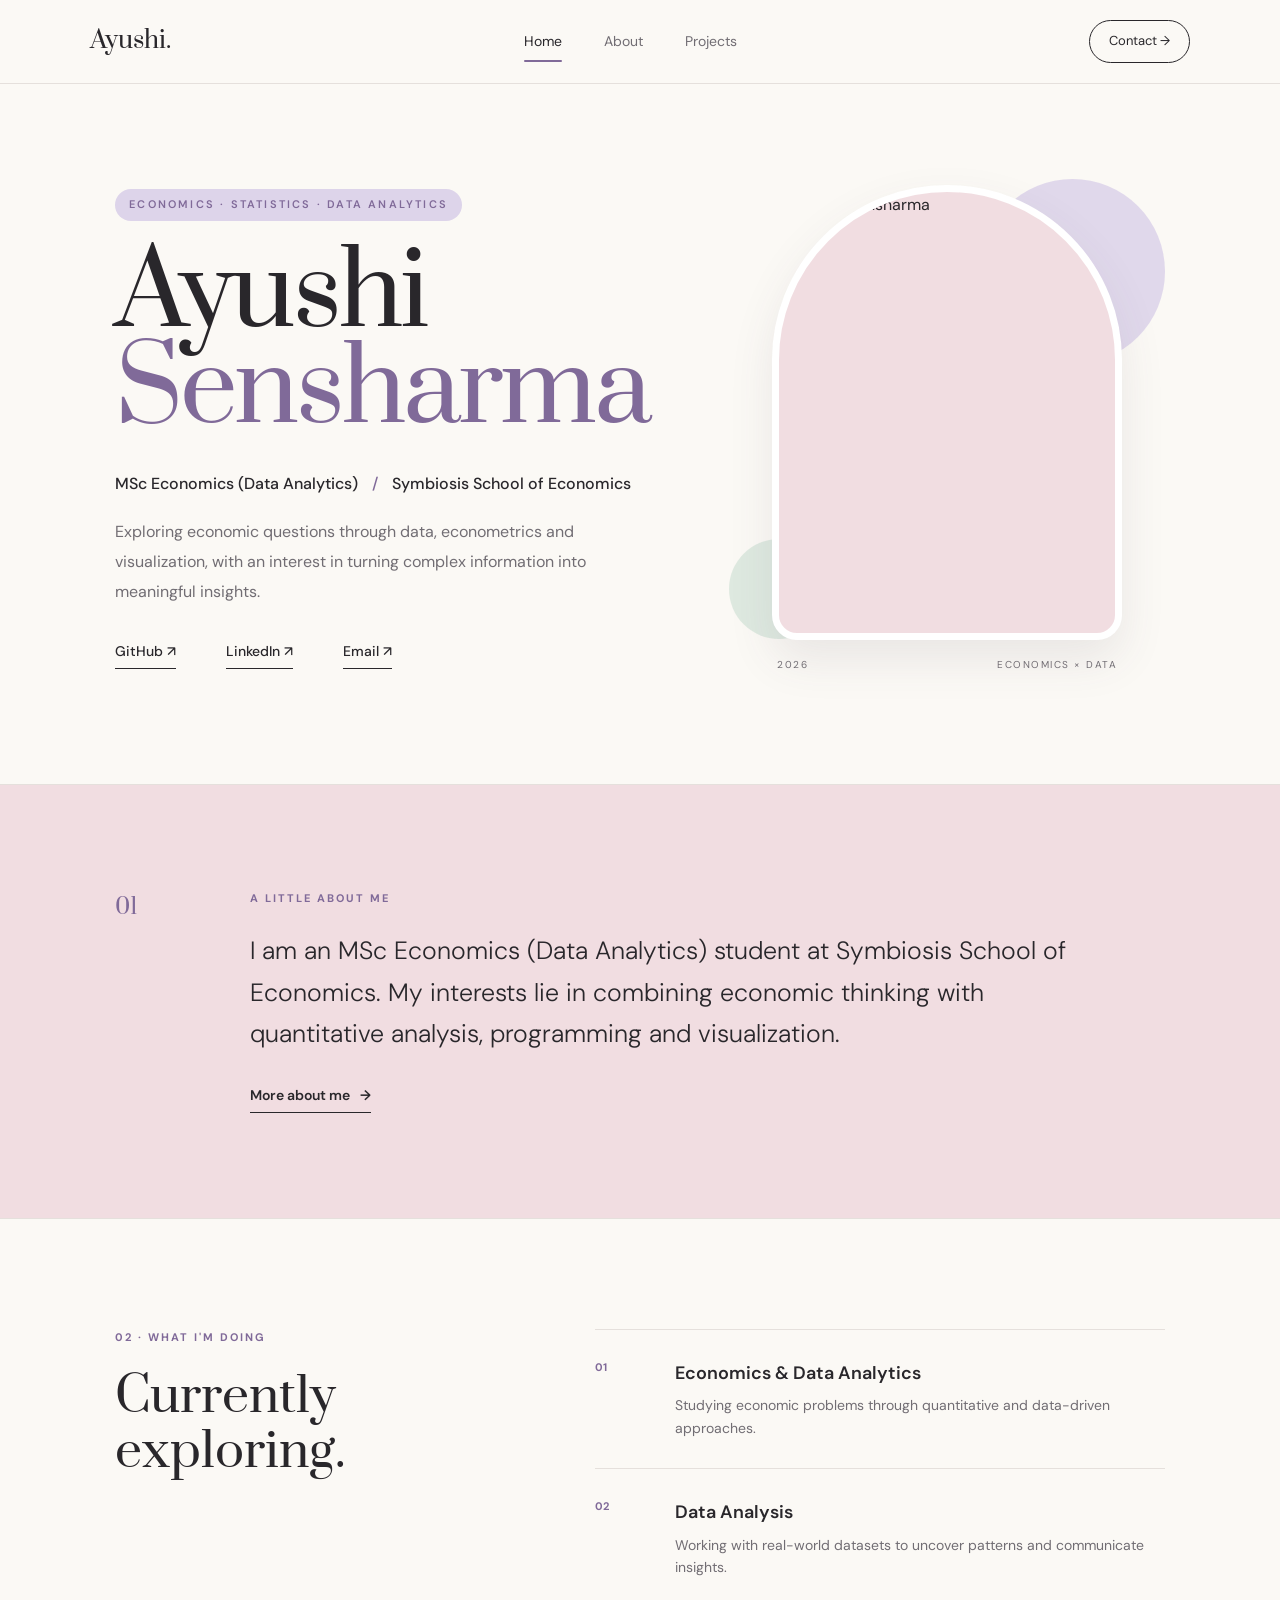
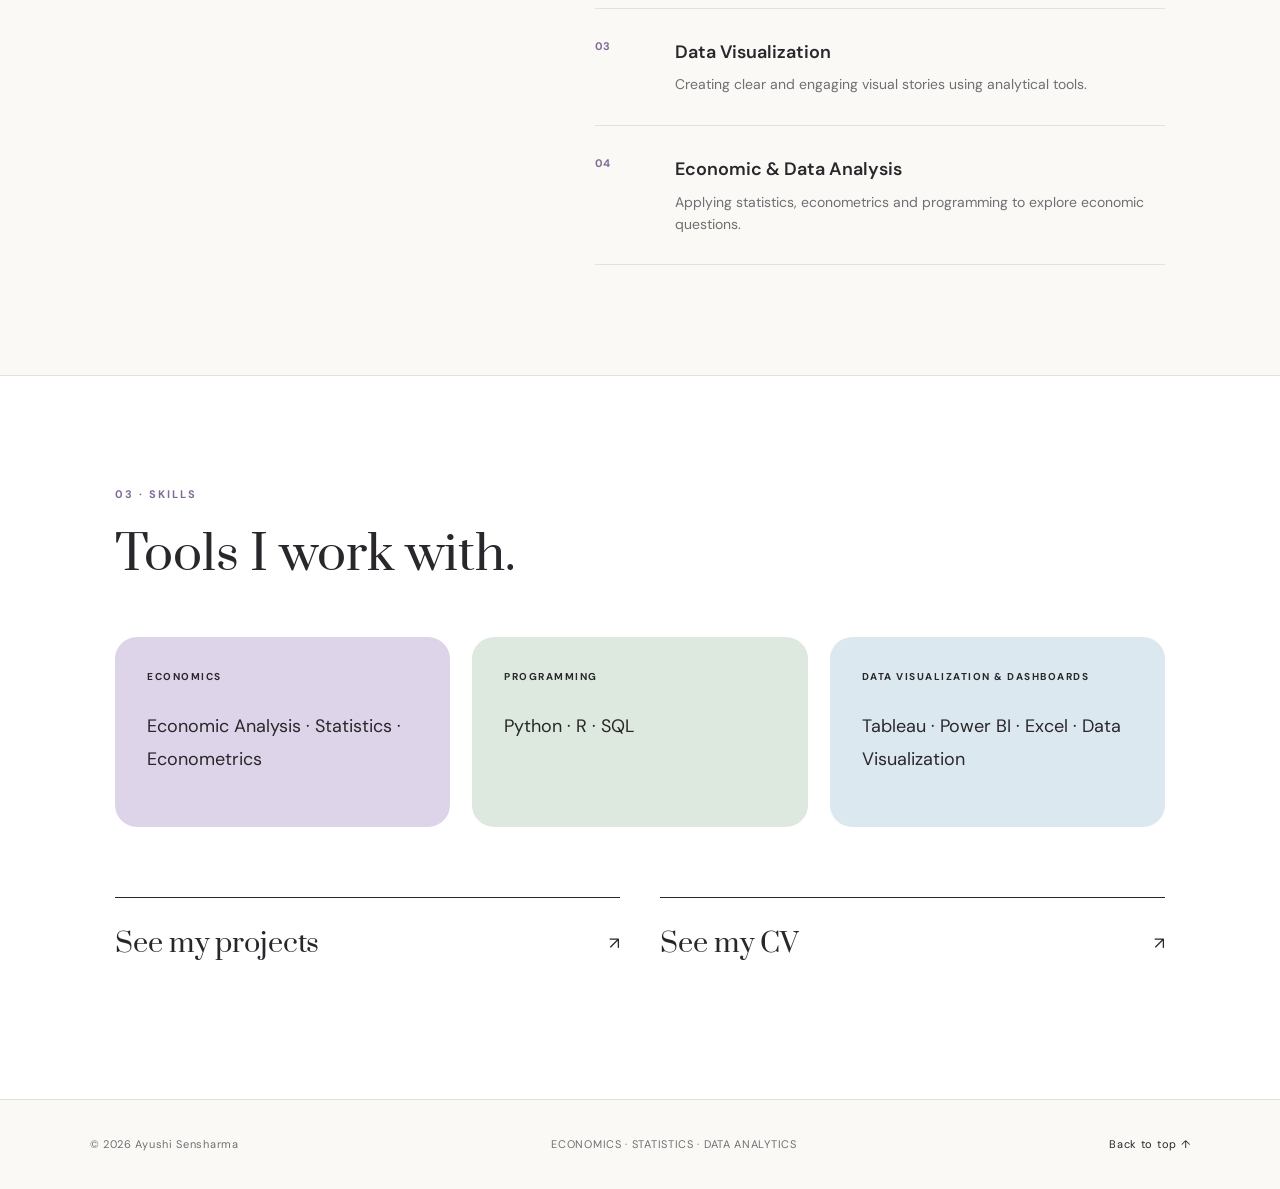
==== commit b6077532: "Update index.html" ====
--- a/index.html
+++ b/index.html
@@ -21,9 +21,9 @@
     <link href="https://fonts.googleapis.com/css2?family=DM+Sans:wght@300;400;500;600;700&family=Prata&display=swap"
           rel="stylesheet">
 
-    <!-- CSS -->
+    <!-- Main CSS -->
     <link rel="stylesheet"
-          href="style.css">
+          href="style.css?v=3">
 
 </head>
 
@@ -31,9 +31,9 @@
 <body>
 
 
-    <!-- =========================
+    <!-- ==============================
          NAVIGATION
-    ========================== -->
+    =============================== -->
 
     <nav class="navbar">
 
@@ -41,6 +41,7 @@
             Ayushi.
         </a>
 
+
         <div class="nav-links">
 
             <a href="index.html" class="active">
@@ -57,6 +58,7 @@
 
         </div>
 
+
         <a href="mailto:ayushi.sensharma.2025@sse.ac.in"
            class="contact-nav">
 
@@ -68,21 +70,21 @@
 
 
 
-    <!-- =========================
+    <!-- ==============================
          MAIN CONTENT
-    ========================== -->
+    =============================== -->
 
     <main>
 
 
-        <!-- =========================
-             01 · INTRODUCTION
-        ========================== -->
+        <!-- ==============================
+             HERO
+        =============================== -->
 
         <section class="hero">
 
 
-            <!-- LEFT SIDE -->
+            <!-- HERO TEXT -->
 
             <div class="hero-left">
 
@@ -93,7 +95,8 @@
 
 
                 <h1>
-                    Ayushi<br>
+                    Ayushi
+                    <br>
                     <span>Sensharma</span>
                 </h1>
 
@@ -119,7 +122,7 @@
                 </p>
 
 
-                <!-- CONTACT LINKS -->
+                <!-- SOCIAL LINKS -->
 
                 <div class="hero-links">
 
@@ -154,15 +157,19 @@
 
 
 
-            <!-- RIGHT SIDE / PHOTO -->
+            <!-- HERO PHOTO -->
 
             <div class="hero-right">
 
 
+                <!-- Pastel decorations -->
+
                 <div class="photo-decoration decoration-one"></div>
 
                 <div class="photo-decoration decoration-two"></div>
 
+
+                <!-- Photo -->
 
                 <div class="photo-frame">
 
@@ -172,6 +179,8 @@
                 </div>
 
 
+                <!-- Caption -->
+
                 <div class="photo-caption">
 
                     <span>
@@ -192,9 +201,9 @@
 
 
 
-        <!-- =========================
-             02 · ABOUT ME
-        ========================== -->
+        <!-- ==============================
+             ABOUT PREVIEW
+        =============================== -->
 
         <section class="about-preview">
 
@@ -240,14 +249,15 @@
 
 
 
-        <!-- =========================
-             03 · WHAT I'M DOING
-        ========================== -->
+        <!-- ==============================
+             WHAT I'M DOING
+        =============================== -->
 
         <section class="doing-section">
 
 
             <div class="doing-heading">
+
 
                 <p class="section-label">
                     02 · WHAT I'M DOING
@@ -258,6 +268,7 @@
                     Currently exploring.
                 </h2>
 
+
             </div>
 
 
@@ -265,7 +276,7 @@
             <div class="doing-list">
 
 
-                <!-- ITEM 01 -->
+                <!-- 01 -->
 
                 <div class="doing-item">
 
@@ -294,7 +305,7 @@
 
 
 
-                <!-- ITEM 02 -->
+                <!-- 02 -->
 
                 <div class="doing-item">
 
@@ -323,7 +334,7 @@
 
 
 
-                <!-- ITEM 03 -->
+                <!-- 03 -->
 
                 <div class="doing-item">
 
@@ -352,7 +363,7 @@
 
 
 
-                <!-- ITEM 04 -->
+                <!-- 04 -->
 
                 <div class="doing-item">
 
@@ -387,14 +398,15 @@
 
 
 
-        <!-- =========================
-             04 · SKILLS
-        ========================== -->
+        <!-- ==============================
+             SKILLS
+        =============================== -->
 
         <section class="skills-section">
 
 
             <div class="skills-heading">
+
 
                 <p class="section-label">
                     03 · SKILLS
@@ -404,6 +416,7 @@
                 <h2>
                     Tools I work with.
                 </h2>
+
 
             </div>
 
@@ -479,9 +492,7 @@
 
 
 
-            <!-- =========================
-                 ACTION LINKS
-            ========================== -->
+            <!-- ACTION LINKS -->
 
             <div class="skill-actions">
 
@@ -489,9 +500,13 @@
                 <a href="projects.html"
                    class="large-link">
 
-                    See my projects
-
-                    <span>↗</span>
+                    <span>
+                        See my projects
+                    </span>
+
+                    <span>
+                        ↗
+                    </span>
 
                 </a>
 
@@ -500,9 +515,13 @@
                    target="_blank"
                    class="large-link">
 
-                    See my CV
-
-                    <span>↗</span>
+                    <span>
+                        See my CV
+                    </span>
+
+                    <span>
+                        ↗
+                    </span>
 
                 </a>
 
@@ -517,11 +536,12 @@
 
 
 
-    <!-- =========================
+    <!-- ==============================
          FOOTER
-    ========================== -->
+    =============================== -->
 
     <footer>
+
 
         <span>
             © 2026 Ayushi Sensharma
@@ -537,6 +557,7 @@
             Back to top ↑
         </a>
 
+
     </footer>
 
 
--- a/style.css
+++ b/style.css
@@ -1,2381 +1,1306 @@
-/* =====================================================
+/* =========================================================
    AYUSHI SENSHARMA
-   PERSONAL PORTFOLIO
-   Elegant Editorial + Pastel
-   ===================================================== */
-
-
-/* =====================================================
-   1. ROOT VARIABLES
-   ===================================================== */
+   PORTFOLIO WEBSITE
+   Soft Pastel Editorial Design
+========================================================= */
+
+
+/* =========================================================
+   01. RESET
+========================================================= */
+
+* {
+    margin: 0;
+    padding: 0;
+    box-sizing: border-box;
+}
+
+
+html {
+    scroll-behavior: smooth;
+}
+
+
+body {
+    background: #FBF9F5;
+    color: #29272B;
+
+    font-family: "DM Sans", sans-serif;
+
+    line-height: 1.6;
+
+    overflow-x: hidden;
+}
+
+
+a {
+    color: inherit;
+    text-decoration: none;
+}
+
+
+img {
+    display: block;
+    max-width: 100%;
+}
+
+
+/* =========================================================
+   02. COLOURS
+========================================================= */
 
 :root {
 
-    --ivory: #faf8f3;
-    --paper: #ffffff;
-
-    --ink: #29272a;
-    --muted: #777278;
-
-    --lavender: #ddd3eb;
-    --lavender-dark: #806a9d;
-
-    --sage: #dce6dd;
-    --sage-dark: #718575;
-
-    --blue: #dce8ee;
-
-    --pink: #efd9de;
-
-    --line: #e7e2dc;
-
-    --shadow:
-        0 20px 55px rgba(44, 38, 48, 0.09);
-
-}
-
-
-/* =====================================================
-   2. RESET
-   ===================================================== */
-
-* {
-
-    margin: 0;
-
-    padding: 0;
-
-    box-sizing: border-box;
-
-}
-
-
-html {
-
-    scroll-behavior: smooth;
-
-}
-
-
-body {
-
-    background:
-        var(--ivory);
-
-    color:
-        var(--ink);
-
-    font-family:
-        "DM Sans",
-        sans-serif;
+    --cream: #FBF9F5;
+
+    --white: #FFFFFF;
+
+    --text: #29272B;
+
+    --muted: #716D73;
+
+    --line: #E5E0DC;
+
+
+    /* Pastel palette */
+
+    --lavender: #DDD4EA;
+
+    --lavender-dark: #806A99;
+
+    --blush: #F1DDE1;
+
+    --sage: #DDE8DF;
+
+    --powder-blue: #DCE8F0;
+
+    --soft-yellow: #F2E7C9;
+}
+
+
+/* =========================================================
+   03. NAVIGATION
+========================================================= */
+
+.navbar {
+
+    width: 100%;
+
+    min-height: 82px;
+
+    padding: 20px 7%;
+
+    display: flex;
+
+    align-items: center;
+
+    justify-content: space-between;
+
+    background: var(--cream);
+
+    border-bottom: 1px solid var(--line);
+
+    position: relative;
+
+    z-index: 50;
+}
+
+
+/* Logo */
+
+.logo {
+
+    font-family: "Prata", serif;
+
+    font-size: 24px;
+
+    font-weight: 400;
+
+    color: var(--text);
+
+    transition: color 0.3s ease;
+}
+
+
+.logo:hover {
+
+    color: var(--lavender-dark);
+}
+
+
+/* Navigation links */
+
+.nav-links {
+
+    display: flex;
+
+    align-items: center;
+
+    justify-content: center;
+
+    gap: 42px;
+}
+
+
+.nav-links a {
+
+    position: relative;
+
+    font-size: 14px;
+
+    color: var(--muted);
+
+    transition: color 0.3s ease;
+}
+
+
+.nav-links a:hover {
+
+    color: var(--text);
+}
+
+
+.nav-links a.active {
+
+    color: var(--text);
+}
+
+
+.nav-links a.active::after {
+
+    content: "";
+
+    position: absolute;
+
+    left: 0;
+
+    right: 0;
+
+    bottom: -9px;
+
+    height: 2px;
+
+    border-radius: 10px;
+
+    background: var(--lavender-dark);
+}
+
+
+/* Contact */
+
+.contact-nav {
+
+    padding: 10px 19px;
+
+    border: 1px solid var(--text);
+
+    border-radius: 30px;
+
+    font-size: 13px;
+
+    color: var(--text);
+
+    transition: all 0.3s ease;
+}
+
+
+.contact-nav:hover {
+
+    background: var(--text);
+
+    color: var(--white);
+
+    transform: translateY(-2px);
+}
+
+
+/* =========================================================
+   04. HERO
+========================================================= */
+
+.hero {
+
+    width: 100%;
+
+    min-height: 680px;
+
+    padding: 85px 9% 95px;
+
+    display: grid;
+
+    grid-template-columns: 1fr 0.8fr;
+
+    gap: 70px;
+
+    align-items: center;
+
+    position: relative;
+}
+
+
+/* Hero text */
+
+.hero-left {
+
+    max-width: 650px;
+
+    animation: fadeUp 0.8s ease both;
+}
+
+
+/* Small pastel label */
+
+.eyebrow {
+
+    display: inline-block;
+
+    padding: 7px 14px;
+
+    margin-bottom: 25px;
+
+    background: var(--lavender);
+
+    color: var(--lavender-dark);
+
+    border-radius: 30px;
+
+    font-size: 11px;
+
+    font-weight: 600;
+
+    letter-spacing: 2.2px;
+}
+
+
+/* Main name */
+
+.hero h1 {
+
+    margin-bottom: 32px;
+
+    font-family: "Prata", serif;
+
+    font-size: clamp(72px, 8vw, 110px);
+
+    font-weight: 400;
+
+    line-height: 0.94;
+
+    letter-spacing: -3px;
+}
+
+
+.hero h1 span {
+
+    color: var(--lavender-dark);
+}
+
+
+/* Academic line */
+
+.academic-line {
+
+    margin-bottom: 20px;
+
+    font-size: 16px;
+
+    font-weight: 500;
 
     line-height: 1.7;
-
-    overflow-x: hidden;
-
-}
-
-
-/* =====================================================
-   3. NAVIGATION
-   ===================================================== */
-
-.navbar {
-
-    height: 82px;
-
-    padding:
-        0 7%;
-
-    display:
-        flex;
-
-    align-items:
-        center;
-
-    justify-content:
-        space-between;
-
-    background:
-        rgba(250, 248, 243, 0.90);
-
-    backdrop-filter:
-        blur(14px);
-
-    border-bottom:
-        1px solid rgba(41,39,42,0.06);
-
-    position:
-        sticky;
-
-    top: 0;
-
-    z-index: 1000;
-
-}
-
-
-.nav-logo {
-
-    font-family:
-        "Prata",
-        serif;
-
-    font-size:
-        24px;
-
-    text-decoration:
-        none;
-
-    color:
-        var(--ink);
-
-    letter-spacing:
-        -0.5px;
-
-}
-
-
-.nav-logo::after {
-
-    content: "";
+}
+
+
+.academic-line span {
+
+    margin: 0 10px;
+
+    color: var(--lavender-dark);
+}
+
+
+/* Hero description */
+
+.hero-description {
+
+    max-width: 570px;
+
+    color: var(--muted);
+
+    font-size: 16px;
+
+    line-height: 1.85;
+}
+
+
+/* =========================================================
+   05. SOCIAL LINKS
+========================================================= */
+
+.hero-links {
+
+    display: flex;
+
+    align-items: center;
+
+    justify-content: flex-start;
+
+    gap: 50px;
+
+    margin-top: 34px;
+
+    flex-wrap: nowrap;
+}
+
+
+.hero-links a {
 
     display: inline-block;
 
-    width: 6px;
-
-    height: 6px;
-
-    margin-left: 4px;
-
-    margin-bottom: 3px;
+    white-space: nowrap;
+
+    padding-bottom: 5px;
+
+    border-bottom: 1px solid var(--text);
+
+    font-size: 14px;
+
+    font-weight: 500;
+
+    color: var(--text);
+
+    transition: all 0.3s ease;
+}
+
+
+.hero-links a:hover {
+
+    color: var(--lavender-dark);
+
+    border-color: var(--lavender-dark);
+
+    transform: translateY(-2px);
+}
+
+
+/* =========================================================
+   06. PHOTO AREA
+========================================================= */
+
+.hero-right {
+
+    min-height: 520px;
+
+    position: relative;
+
+    display: flex;
+
+    flex-direction: column;
+
+    align-items: center;
+
+    justify-content: center;
+
+    animation: fadeUp 0.9s ease 0.15s both;
+}
+
+
+/* Main photo */
+
+.photo-frame {
+
+    width: 350px;
+
+    height: 455px;
+
+    position: relative;
+
+    z-index: 5;
+
+    overflow: hidden;
+
+    background: var(--blush);
+
+    border: 7px solid var(--white);
+
+    border-radius: 175px 175px 25px 25px;
+
+    box-shadow:
+        0 20px 45px rgba(80, 65, 85, 0.10);
+}
+
+
+.photo-frame img {
+
+    width: 100%;
+
+    height: 100%;
+
+    object-fit: cover;
+}
+
+
+/* =========================================================
+   07. PASTEL PHOTO DECORATIONS
+========================================================= */
+
+.photo-decoration {
+
+    position: absolute;
 
     border-radius: 50%;
 
-    background:
-        var(--lavender-dark);
-
-}
-
-
-.nav-links {
-
-    display:
-        flex;
-
-    align-items:
-        center;
-
-    gap:
-        35px;
-
-}
-
-
-.nav-links a {
-
-    position:
-        relative;
-
-    text-decoration:
-        none;
-
-    color:
-        var(--muted);
-
-    font-size:
-        13px;
+    z-index: 1;
+}
+
+
+/* Lavender circle */
+
+.decoration-one {
+
+    width: 185px;
+
+    height: 185px;
+
+    top: 10px;
+
+    right: 0;
+
+    background: var(--lavender);
+
+    opacity: 0.9;
+}
+
+
+/* Sage circle */
+
+.decoration-two {
+
+    width: 100px;
+
+    height: 100px;
+
+    bottom: 50px;
+
+    left: 0;
+
+    background: var(--sage);
+
+    opacity: 0.95;
+}
+
+
+/* =========================================================
+   08. PHOTO CAPTION
+========================================================= */
+
+.photo-caption {
+
+    width: 350px;
+
+    margin-top: 17px;
+
+    padding: 0 5px;
+
+    display: flex;
+
+    align-items: center;
+
+    justify-content: space-between;
+
+    color: var(--muted);
+
+    font-size: 10px;
+
+    text-transform: uppercase;
+
+    letter-spacing: 1.5px;
+
+    position: relative;
+
+    z-index: 5;
+}
+
+
+/* =========================================================
+   09. ABOUT PREVIEW
+========================================================= */
+
+.about-preview {
+
+    padding: 105px 9%;
+
+    display: grid;
+
+    grid-template-columns: 80px 1fr;
+
+    gap: 55px;
+
+    background: var(--blush);
+
+    border-top: 1px solid var(--line);
+
+    border-bottom: 1px solid var(--line);
+}
+
+
+/* Section number */
+
+.section-number {
+
+    font-family: "Prata", serif;
+
+    font-size: 22px;
+
+    color: var(--lavender-dark);
+}
+
+
+/* Content */
+
+.section-content {
+
+    max-width: 850px;
+}
+
+
+/* Section label */
+
+.section-label {
+
+    margin-bottom: 23px;
+
+    color: var(--lavender-dark);
+
+    font-size: 11px;
+
+    font-weight: 700;
+
+    letter-spacing: 2px;
+}
+
+
+/* About paragraph */
+
+.section-description {
+
+    max-width: 820px;
+
+    font-size: 25px;
+
+    font-weight: 300;
+
+    line-height: 1.65;
+}
+
+
+/* More link */
+
+.text-link {
+
+    display: inline-flex;
+
+    align-items: center;
+
+    gap: 10px;
+
+    margin-top: 30px;
+
+    padding-bottom: 5px;
+
+    border-bottom: 1px solid var(--text);
+
+    font-size: 14px;
+
+    font-weight: 600;
+
+    transition: all 0.3s ease;
+}
+
+
+.text-link:hover {
+
+    gap: 17px;
+
+    color: var(--lavender-dark);
+}
+
+
+/* =========================================================
+   10. WHAT I'M DOING
+========================================================= */
+
+.doing-section {
+
+    padding: 110px 9%;
+
+    display: grid;
+
+    grid-template-columns: 0.8fr 1.2fr;
+
+    gap: 100px;
+
+    background: var(--cream);
+}
+
+
+/* Heading */
+
+.doing-heading h2 {
+
+    max-width: 350px;
+
+    font-family: "Prata", serif;
+
+    font-size: 48px;
+
+    font-weight: 400;
+
+    line-height: 1.15;
+}
+
+
+/* List */
+
+.doing-list {
+
+    border-top: 1px solid var(--line);
+}
+
+
+/* Individual item */
+
+.doing-item {
+
+    display: grid;
+
+    grid-template-columns: 55px 1fr;
+
+    gap: 25px;
+
+    padding: 29px 0;
+
+    border-bottom: 1px solid var(--line);
+
+    transition: padding-left 0.3s ease;
+}
+
+
+.doing-item:hover {
+
+    padding-left: 10px;
+}
+
+
+/* Number */
+
+.doing-item > span {
+
+    color: var(--lavender-dark);
+
+    font-size: 11px;
+
+    font-weight: 700;
+}
+
+
+/* Title */
+
+.doing-item h3 {
+
+    margin-bottom: 7px;
+
+    font-size: 18px;
+
+    font-weight: 600;
+}
+
+
+/* Description */
+
+.doing-item p {
+
+    max-width: 560px;
+
+    color: var(--muted);
+
+    font-size: 14px;
+}
+
+
+/* =========================================================
+   11. SKILLS
+========================================================= */
+
+.skills-section {
+
+    padding: 110px 9%;
+
+    background: var(--white);
+
+    border-top: 1px solid var(--line);
+}
+
+
+/* Heading */
+
+.skills-heading {
+
+    margin-bottom: 55px;
+}
+
+
+.skills-heading h2 {
+
+    font-family: "Prata", serif;
+
+    font-size: 48px;
+
+    font-weight: 400;
+
+    line-height: 1.15;
+}
+
+
+/* Cards */
+
+.skills-list {
+
+    display: grid;
+
+    grid-template-columns: repeat(3, 1fr);
+
+    gap: 22px;
+}
+
+
+.skill-group {
+
+    min-height: 190px;
+
+    padding: 32px;
+
+    border-radius: 22px;
 
     transition:
-        color 0.3s ease;
-
-}
-
-
-.nav-links a::after {
-
-    content: "";
-
-    position:
-        absolute;
-
-    left: 0;
-
-    bottom:
-        -7px;
-
-    width:
-        0;
-
-    height:
-        1px;
-
-    background:
-        var(--lavender-dark);
+        transform 0.3s ease,
+        box-shadow 0.3s ease;
+}
+
+
+/* Pastel card 1 */
+
+.skill-group:nth-child(1) {
+
+    background: var(--lavender);
+}
+
+
+/* Pastel card 2 */
+
+.skill-group:nth-child(2) {
+
+    background: var(--sage);
+}
+
+
+/* Pastel card 3 */
+
+.skill-group:nth-child(3) {
+
+    background: var(--powder-blue);
+}
+
+
+/* Hover */
+
+.skill-group:hover {
+
+    transform: translateY(-6px);
+
+    box-shadow:
+        0 15px 35px rgba(70, 60, 75, 0.08);
+}
+
+
+/* Category */
+
+.skill-group span {
+
+    display: block;
+
+    margin-bottom: 25px;
+
+    font-size: 10px;
+
+    font-weight: 700;
+
+    letter-spacing: 1.5px;
+}
+
+
+/* Skill text */
+
+.skill-group p {
+
+    font-size: 18px;
+
+    line-height: 1.8;
+}
+
+
+/* =========================================================
+   12. PROJECT + CV LINKS
+========================================================= */
+
+.skill-actions {
+
+    margin-top: 70px;
+
+    display: grid;
+
+    grid-template-columns: 1fr 1fr;
+
+    gap: 40px;
+}
+
+
+.large-link {
+
+    display: flex;
+
+    align-items: center;
+
+    justify-content: space-between;
+
+    padding: 24px 0;
+
+    border-top: 1px solid var(--text);
+
+    font-family: "Prata", serif;
+
+    font-size: 27px;
 
     transition:
-        width 0.3s ease;
-
-}
-
-
-.nav-links a:hover,
-.nav-links a.active {
-
-    color:
-        var(--ink);
-
-}
-
-
-.nav-links a:hover::after,
-.nav-links a.active::after {
-
-    width:
-        100%;
-
-}
-
-
-.nav-contact {
-
-    text-decoration:
-        none;
-
-    color:
-        var(--ink);
-
-    font-size:
-        12px;
-
-    padding:
-        9px 16px;
-
-    border:
-        1px solid var(--line);
-
-    border-radius:
-        30px;
-
-    background:
-        white;
-
-    transition:
-        all 0.3s ease;
-
-}
-
-
-.nav-contact:hover {
-
-    background:
-        var(--lavender);
-
-    transform:
-        translateY(-2px);
-
-}
-
-
-/* =====================================================
-   4. HERO
-   ===================================================== */
-
-.hero {
-
-    min-height:
-        calc(100vh - 82px);
-
-    padding:
-        75px 8% 85px;
-
-    display:
-        grid;
-
-    grid-template-columns:
-        1fr 0.95fr;
-
-    align-items:
-        center;
-
-    gap:
-        75px;
-
-    max-width:
-        1500px;
-
-    margin:
-        auto;
-
-}
-
-
-/* HERO TEXT */
-
-.hero-content {
-
-    max-width:
-        690px;
-
-    animation:
-        heroEnter 1s ease forwards;
-
-}
-
-
-.eyebrow {
-
-    font-size:
-        11px;
-
-    letter-spacing:
-        3.2px;
-
-    font-weight:
-        600;
-
-    color:
-        var(--lavender-dark);
-
-    margin-bottom:
-        28px;
-
-}
-
-
-/* NAME */
-
-.hero h1 {
-
-    margin-bottom:
-        27px;
-
-    line-height:
-        0.95;
-
-}
-
-
-.name-line,
-.surname-line {
-
-    display:
-        block;
-
-    font-family:
-        "Prata",
-        serif;
-
-    font-weight:
-        400;
-
-    font-size:
-        clamp(58px, 7vw, 95px);
-
-    letter-spacing:
-        -4px;
-
-}
-
-
-.name-line {
-
-    color:
-        var(--ink);
-
-}
-
-
-.surname-line {
-
-    color:
-        var(--lavender-dark);
-
-    margin-left:
-        55px;
-
-}
-
-
-/* HERO SUBTITLE */
-
-.hero-subtitle {
-
-    display:
-        flex;
-
-    align-items:
-        center;
-
-    flex-wrap:
-        wrap;
-
-    gap:
-        10px;
-
-    font-size:
-        13px;
-
-    font-weight:
-        500;
-
-    margin-bottom:
-        24px;
-
-}
-
-
-.separator {
-
-    color:
-        #b7afb5;
-
-}
-
-
-.hero-description {
-
-    max-width:
-        590px;
-
-    color:
-        var(--muted);
-
-    font-size:
-        16px;
-
-    line-height:
-        1.85;
-
-}
-
-
-/* =====================================================
-   5. BUTTONS
-   ===================================================== */
-
-.hero-actions {
-
-    display:
-        flex;
-
-    gap:
-        13px;
-
-    margin-top:
-        34px;
-
-    flex-wrap:
-        wrap;
-
-}
-
-
-.button {
-
-    display:
-        inline-flex;
-
-    align-items:
-        center;
-
-    gap:
-        12px;
-
-    padding:
-        13px 21px;
-
-    border-radius:
-        40px;
-
-    text-decoration:
-        none;
-
-    font-size:
-        13px;
-
-    font-weight:
-        600;
-
-    transition:
-        all 0.3s ease;
-
-}
-
-
-.button span {
-
-    font-size:
-        15px;
-
-}
-
-
-.button.primary {
-
-    background:
-        var(--ink);
-
-    color:
-        white;
-
-}
-
-
-.button.primary:hover {
-
-    transform:
-        translateY(-4px);
-
-    box-shadow:
-        0 12px 25px rgba(41,39,42,0.14);
-
-}
-
-
-.button.secondary {
-
-    background:
-        white;
-
-    color:
-        var(--ink);
-
-    border:
-        1px solid var(--line);
-
-}
-
-
-.button.secondary:hover {
-
-    background:
-        var(--lavender);
-
-    border-color:
-        var(--lavender);
-
-    transform:
-        translateY(-4px);
-
-}
-
-
-/* QUICK LINKS */
-
-.quick-links {
-
-    display:
-        flex;
-
-    align-items:
-        center;
-
-    gap:
-        11px;
-
-    margin-top:
-        28px;
-
-}
-
-
-.quick-links a {
-
-    color:
-        var(--muted);
-
-    text-decoration:
-        none;
-
-    font-size:
-        12px;
-
-    transition:
-        color 0.3s ease;
-
-}
-
-
-.quick-links a:hover {
-
-    color:
-        var(--lavender-dark);
-
-}
-
-
-.quick-links span {
-
-    color:
-        #c4bec2;
-
-}
-
-
-/* =====================================================
-   6. HERO VISUAL
-   ===================================================== */
-
-.hero-visual {
-
-    position:
-        relative;
-
-    min-height:
-        560px;
-
-    display:
-        flex;
-
-    justify-content:
-        center;
-
-    align-items:
-        center;
-
-}
-
-
-/* SOFT BACKGROUND */
-
-.visual-background {
-
-    position:
-        absolute;
-
-    width:
-        440px;
-
-    height:
-        500px;
-
-    background:
-        linear-gradient(
-            145deg,
-            var(--lavender),
-            var(--blue)
-        );
-
-    border-radius:
-        46% 54% 48% 52%;
-
-    transform:
-        rotate(-5deg);
-
-    opacity:
-        0.72;
-
-    animation:
-        backgroundFloat 8s ease-in-out infinite;
-
-}
-
-
-/* GRID */
-
-.visual-grid {
-
-    position:
-        absolute;
-
-    width:
-        380px;
-
-    height:
-        460px;
-
-    background-image:
-        linear-gradient(
-            rgba(110,95,125,0.08) 1px,
-            transparent 1px
-        ),
-        linear-gradient(
-            90deg,
-            rgba(110,95,125,0.08) 1px,
-            transparent 1px
-        );
-
-    background-size:
-        38px 38px;
-
-    border-radius:
-        25px;
-
-    transform:
-        rotate(3deg);
-
-    mask-image:
-        linear-gradient(
-            to bottom,
-            black 60%,
-            transparent 100%
-        );
-
-    animation:
-        gridMove 12s linear infinite;
-
-}
-
-
-/* =====================================================
-   7. PHOTO
-   ===================================================== */
-
-.photo-frame {
-
-    position:
-        relative;
-
-    z-index:
-        5;
-
-    width:
-        350px;
-
-    height:
-        455px;
-
-    overflow:
-        hidden;
-
-    border-radius:
-        180px 180px 25px 25px;
-
-    background:
-        white;
-
-    border:
-        9px solid rgba(255,255,255,0.72);
-
-    box-shadow:
-        0 25px 65px rgba(45,40,50,0.13);
-
-    transform:
-        rotate(-2deg);
-
-    animation:
-        photoFloat 7s ease-in-out infinite;
-
-}
-
-
-.photo-frame img {
-
-    width:
-        100%;
-
-    height:
-        100%;
-
-    object-fit:
-        cover;
-
-    object-position:
-        center top;
-
-    display:
-        block;
-
-    transition:
-        transform 0.7s ease;
-
-}
-
-
-.photo-frame:hover img {
-
-    transform:
-        scale(1.035);
-
-}
-
-
-/* =====================================================
-   8. DATA NOTES
-   ===================================================== */
-
-.data-note {
-
-    position:
-        absolute;
-
-    z-index:
-        10;
-
-    display:
-        flex;
-
-    align-items:
-        center;
-
-    gap:
-        12px;
-
-    padding:
-        12px 16px;
-
-    background:
-        rgba(255,255,255,0.94);
-
-    border:
-        1px solid rgba(255,255,255,0.9);
-
-    box-shadow:
-        var(--shadow);
-
-    border-radius:
-        12px;
-
-    backdrop-filter:
-        blur(8px);
-
-}
-
-
-.data-note small {
-
-    display:
-        block;
-
-    font-size:
-        8px;
-
-    letter-spacing:
-        1.7px;
-
-    color:
-        #999198;
-
-}
-
-
-.data-note strong {
-
-    display:
-        block;
-
-    font-size:
-        12px;
-
-    font-weight:
-        600;
-
-}
-
-
-.note-number {
-
-    display:
-        flex;
-
-    justify-content:
-        center;
-
-    align-items:
-        center;
-
-    width:
-        27px;
-
-    height:
-        27px;
-
-    border-radius:
-        50%;
-
-    font-size:
-        9px;
-
-    color:
-        var(--lavender-dark);
-
-    background:
-        var(--lavender);
-
-}
-
-
-.note-one {
-
-    top:
-        125px;
-
-    left:
-        10px;
-
-    animation:
-        noteFloatOne 5s ease-in-out infinite;
-
-}
-
-
-.note-two {
-
-    right:
-        -5px;
-
-    bottom:
-        120px;
-
-    background:
-        rgba(255,255,255,0.96);
-
-    animation:
-        noteFloatTwo 6s ease-in-out infinite;
-
-}
-
-
-.note-two .note-number {
-
-    background:
-        var(--sage);
-
-    color:
-        var(--sage-dark);
-
-}
-
-
-/* =====================================================
-   9. ORBIT / DECORATIVE LINE
-   ===================================================== */
-
-.orbit-line {
-
-    position:
-        absolute;
-
-    z-index:
-        3;
-
-    width:
-        470px;
-
-    height:
-        470px;
-
-    border:
-        1px solid rgba(128,106,157,0.25);
-
-    border-radius:
-        50%;
-
-    transform:
-        rotate(-20deg)
-        scaleY(0.58);
-
-    animation:
-        orbitRotate 18s linear infinite;
-
-}
-
-
-.orbit-line::after {
-
-    content: "";
-
-    position:
-        absolute;
-
-    width:
-        8px;
-
-    height:
-        8px;
-
-    border-radius:
-        50%;
-
-    background:
-        var(--lavender-dark);
-
-    top:
-        25px;
-
-    left:
-        90px;
-
-    box-shadow:
-        0 0 0 6px rgba(128,106,157,0.12);
-
-}
-
-
-/* FLOATING DOTS */
-
-.floating-dot {
-
-    position:
-        absolute;
-
-    border-radius:
-        50%;
-
-    z-index:
-        7;
-
-}
-
-
-.dot-one {
-
-    width:
-        10px;
-
-    height:
-        10px;
-
-    background:
-        var(--pink);
-
-    top:
-        90px;
-
-    right:
-        70px;
-
-    animation:
-        dotFloat 4s ease-in-out infinite;
-
-}
-
-
-.dot-two {
-
-    width:
-        7px;
-
-    height:
-        7px;
-
-    background:
-        var(--sage-dark);
-
-    bottom:
-        70px;
-
-    left:
-        70px;
-
-    animation:
-        dotFloat 5s ease-in-out infinite reverse;
-
-}
-
-
-.dot-three {
-
-    width:
-        5px;
-
-    height:
-        5px;
-
-    background:
-        var(--lavender-dark);
-
-    top:
-        180px;
-
-    right:
-        -5px;
-
-    animation:
-        dotFloat 3.5s ease-in-out infinite;
-
-}
-
-
-/* =====================================================
-   10. INTRO STRIP
-   ===================================================== */
-
-.intro-strip {
-
-    padding:
-        115px 10%;
-
-    background:
-        white;
-
-    display:
-        grid;
-
-    grid-template-columns:
-        0.25fr 1.4fr 0.8fr;
-
-    gap:
-        60px;
-
-    align-items:
-        start;
-
-    border-top:
-        1px solid var(--line);
-
-    border-bottom:
-        1px solid var(--line);
-
-}
-
-
-.intro-label span {
-
-    font-size:
-        12px;
-
-    color:
-        var(--lavender-dark);
-
-}
-
-
-.intro-label p {
-
-    margin-top:
-        8px;
-
-    font-size:
-        9px;
-
-    letter-spacing:
-        2px;
-
-    color:
-        var(--muted);
-
-}
-
-
-.intro-main h2 {
-
-    font-size:
-        clamp(34px, 4vw, 54px);
-
-    line-height:
-        1.15;
-
-    letter-spacing:
-        -2px;
-
-    font-weight:
-        600;
-
-}
-
-
-.intro-main em {
-
-    font-family:
-        "Prata",
-        serif;
-
-    font-style:
-        normal;
-
-    font-weight:
-        400;
-
-    color:
-        var(--lavender-dark);
-
-}
-
-
-.intro-side {
-
-    padding-top:
-        8px;
-
-}
-
-
-.intro-side p {
-
-    color:
-        var(--muted);
-
-    font-size:
-        14px;
-
-    margin-bottom:
-        20px;
-
-}
-
-
-.intro-side a {
-
-    color:
-        var(--ink);
-
-    text-decoration:
-        none;
-
-    font-size:
-        13px;
-
-    font-weight:
-        600;
-
-}
-
-
-/* =====================================================
-   11. SKILLS
-   ===================================================== */
-
-.skills-section {
-
-    padding:
-        110px 8%;
-
-}
-
-
-.section-heading {
-
-    margin-bottom:
-        50px;
-
-}
-
-
-.section-label {
-
-    font-size:
-        10px;
-
-    letter-spacing:
-        3px;
-
-    color:
-        var(--lavender-dark);
-
-    font-weight:
-        600;
-
-    margin-bottom:
-        12px;
-
-}
-
-
-.section-heading h2 {
-
-    font-size:
-        43px;
-
-    letter-spacing:
-        -1.5px;
-
-}
-
-
-.skills-grid {
-
-    display:
-        grid;
-
-    grid-template-columns:
-        repeat(4,1fr);
-
-    border-top:
-        1px solid var(--line);
-
-}
-
-
-.skill-item {
-
-    padding:
-        30px 25px 30px 0;
-
-    border-right:
-        1px solid var(--line);
-
-    min-height:
-        190px;
-
-}
-
-
-.skill-item:not(:first-child) {
-
-    padding-left:
-        25px;
-
-}
-
-
-.skill-item:last-child {
-
-    border-right:
-        none;
-
-}
-
-
-.skill-item span {
-
-    font-size:
-        10px;
-
-    color:
-        var(--lavender-dark);
-
-}
-
-
-.skill-item h3 {
-
-    margin-top:
-        40px;
-
-    margin-bottom:
-        9px;
-
-    font-size:
-        18px;
-
-}
-
-
-.skill-item p {
-
-    font-size:
-        12px;
-
-    color:
-        var(--muted);
-
-}
-
-
-/* =====================================================
-   12. WORK PREVIEW
-   ===================================================== */
-
-.work-preview {
-
-    padding:
-        110px 8%;
-
-    background:
-        #f4f0f7;
-
-}
-
-
-.work-heading {
-
-    display:
-        flex;
-
-    justify-content:
-        space-between;
-
-    align-items:
-        end;
-
-    margin-bottom:
-        50px;
-
-}
-
-
-.work-heading h2 {
-
-    font-size:
-        clamp(42px, 5vw, 65px);
-
-    line-height:
-        1.05;
-
-    letter-spacing:
-        -3px;
-
-}
-
-
-.view-all {
-
-    color:
-        var(--ink);
-
-    text-decoration:
-        none;
-
-    font-size:
-        13px;
-
-    font-weight:
-        600;
-
-    padding-bottom:
-        7px;
-
-    border-bottom:
-        1px solid var(--ink);
-
-}
-
-
-/* PROJECT CARDS */
-
-.work-preview-grid {
-
-    display:
-        grid;
-
-    grid-template-columns:
-        repeat(3,1fr);
-
-    gap:
-        18px;
-
-}
-
-
-.preview-card {
-
-    min-height:
-        340px;
-
-    padding:
-        27px;
-
-    position:
-        relative;
-
-    overflow:
-        hidden;
-
-    border-radius:
-        20px;
-
-    text-decoration:
-        none;
-
-    color:
-        var(--ink);
-
-    transition:
-        transform 0.4s ease,
-        box-shadow 0.4s ease;
-
-}
-
-
-.preview-card:hover {
-
-    transform:
-        translateY(-9px);
-
-    box-shadow:
-        0 20px 45px rgba(50,45,55,0.10);
-
-}
-
-
-.card-lavender {
-
-    background:
-        var(--lavender);
-
-}
-
-
-.card-blue {
-
-    background:
-        var(--blue);
-
-}
-
-
-.card-pink {
-
-    background:
-        var(--pink);
-
-}
-
-
-.card-top {
-
-    display:
-        flex;
-
-    justify-content:
-        space-between;
-
-    font-size:
-        9px;
-
-    letter-spacing:
-        1.5px;
-
-    opacity:
-        0.65;
-
-}
-
-
-.preview-card h3 {
-
-    position:
-        absolute;
-
-    left:
-        27px;
-
-    bottom:
-        88px;
-
-    max-width:
-        270px;
-
-    font-size:
-        28px;
-
-    line-height:
-        1.15;
-
-    letter-spacing:
-        -1px;
-
-}
-
-
-.preview-card p {
-
-    position:
-        absolute;
-
-    left:
-        27px;
-
-    bottom:
-        30px;
-
-    max-width:
-        270px;
-
-    font-size:
-        12px;
-
-    color:
-        #625d62;
-
-}
-
-
-.card-arrow {
-
-    position:
-        absolute;
-
-    top:
-        25px;
-
-    right:
-        27px;
-
-    font-size:
-        22px;
-
-    transition:
-        transform 0.3s ease;
-
-}
-
-
-.preview-card:hover .card-arrow {
-
-    transform:
-        translate(4px,-4px);
-
-}
-
-
-/* =====================================================
-   13. CONTACT
-   ===================================================== */
-
-.contact-section {
-
-    padding:
-        120px 10%;
-
-    background:
-        white;
-
-    display:
-        grid;
-
-    grid-template-columns:
-        1fr 0.8fr;
-
-    gap:
-        100px;
-
-    align-items:
-        center;
-
-}
-
-
-.contact-section h2 {
-
-    font-size:
-        clamp(50px, 6vw, 78px);
-
-    line-height:
-        1;
-
-    letter-spacing:
-        -4px;
-
-    margin-bottom:
-        25px;
-
-}
-
-
-.contact-section p:not(.section-label) {
-
-    max-width:
-        500px;
-
-    color:
-        var(--muted);
-
-    font-size:
-        15px;
-
-}
-
-
-.contact-links {
-
-    display:
-        flex;
-
-    flex-direction:
-        column;
-
-}
-
-
-.contact-links a {
-
-    padding:
-        20px 0;
-
-    border-bottom:
-        1px solid var(--line);
-
-    display:
-        flex;
-
-    justify-content:
-        space-between;
-
-    text-decoration:
-        none;
-
-    color:
-        var(--ink);
-
-    font-size:
-        15px;
-
-    transition:
+        color 0.3s ease,
         padding-left 0.3s ease;
-
-}
-
-
-.contact-links a:hover {
-
-    padding-left:
-        10px;
-
-}
-
-
-.contact-links span {
-
-    color:
-        var(--lavender-dark);
-
-}
-
-
-/* =====================================================
-   14. FOOTER
-   ===================================================== */
+}
+
+
+.large-link:hover {
+
+    padding-left: 10px;
+
+    color: var(--lavender-dark);
+}
+
+
+.large-link span:last-child {
+
+    font-family: "DM Sans", sans-serif;
+
+    font-size: 17px;
+}
+
+
+/* =========================================================
+   13. FOOTER
+========================================================= */
 
 footer {
 
-    padding:
-        25px 8%;
-
-    display:
-        grid;
-
-    grid-template-columns:
-        1fr 1fr 1fr;
-
-    align-items:
-        center;
-
-    background:
-        var(--ivory);
-
-    border-top:
-        1px solid var(--line);
-
-    font-size:
-        11px;
-
-    color:
-        var(--muted);
-
-}
-
-
-footer p:nth-child(2) {
-
-    text-align:
-        center;
-
+    min-height: 90px;
+
+    padding: 30px 7%;
+
+    display: flex;
+
+    align-items: center;
+
+    justify-content: space-between;
+
+    gap: 25px;
+
+    background: var(--cream);
+
+    border-top: 1px solid var(--line);
+
+    color: var(--muted);
+
+    font-size: 11px;
+
+    letter-spacing: 0.7px;
 }
 
 
 footer a {
 
-    text-align:
-        right;
-
-    color:
-        var(--ink);
-
-    text-decoration:
-        none;
-
-}
-
-
-/* =====================================================
-   15. ANIMATIONS
-   ===================================================== */
-
-@keyframes heroEnter {
+    color: var(--text);
+
+    transition: color 0.3s ease;
+}
+
+
+footer a:hover {
+
+    color: var(--lavender-dark);
+}
+
+
+/* =========================================================
+   14. ANIMATION
+========================================================= */
+
+@keyframes fadeUp {
 
     from {
 
-        opacity:
-            0;
-
-        transform:
-            translateY(25px);
-
+        opacity: 0;
+
+        transform: translateY(22px);
     }
 
     to {
 
-        opacity:
-            1;
-
-        transform:
-            translateY(0);
-
-    }
-
-}
-
-
-@keyframes backgroundFloat {
-
-    0%,100% {
-
-        transform:
-            rotate(-5deg)
-            translateY(0);
-
-    }
-
-    50% {
-
-        transform:
-            rotate(-2deg)
-            translateY(-12px);
-
-    }
-
-}
-
-
-@keyframes photoFloat {
-
-    0%,100% {
-
-        transform:
-            rotate(-2deg)
-            translateY(0);
-
-    }
-
-    50% {
-
-        transform:
-            rotate(-1deg)
-            translateY(-7px);
-
-    }
-
-}
-
-
-@keyframes noteFloatOne {
-
-    0%,100% {
-
-        transform:
-            translateY(0)
-            rotate(-2deg);
-
-    }
-
-    50% {
-
-        transform:
-            translateY(-10px)
-            rotate(1deg);
-
-    }
-
-}
-
-
-@keyframes noteFloatTwo {
-
-    0%,100% {
-
-        transform:
-            translateY(0)
-            rotate(2deg);
-
-    }
-
-    50% {
-
-        transform:
-            translateY(8px)
-            rotate(-1deg);
-
-    }
-
-}
-
-
-@keyframes dotFloat {
-
-    0%,100% {
-
-        transform:
-            translateY(0);
-
-    }
-
-    50% {
-
-        transform:
-            translateY(-15px);
-
-    }
-
-}
-
-
-@keyframes gridMove {
-
-    from {
-
-        background-position:
-            0 0;
-
-    }
-
-    to {
-
-        background-position:
-            38px 38px;
-
-    }
-
-}
-
-
-@keyframes orbitRotate {
-
-    from {
-
-        transform:
-            rotate(-20deg)
-            scaleY(0.58);
-
-    }
-
-    to {
-
-        transform:
-            rotate(340deg)
-            scaleY(0.58);
-
-    }
-
-}
-
-
-/* =====================================================
-   16. TABLET
-   ===================================================== */
-
-@media (max-width: 1000px) {
-
+        opacity: 1;
+
+        transform: translateY(0);
+    }
+}
+
+
+/* =========================================================
+   15. TABLET
+========================================================= */
+
+@media (max-width: 950px) {
+
+
+    /* Navigation */
 
     .navbar {
 
-        padding:
-            0 5%;
-
-    }
-
-
-    .nav-contact {
-
-        display:
-            none;
-
-    }
-
+        padding: 20px 6%;
+    }
+
+
+    .nav-links {
+
+        gap: 25px;
+    }
+
+
+    /* Hero */
 
     .hero {
 
-        grid-template-columns:
-            1fr;
-
-        text-align:
-            center;
-
-        padding:
-            80px 7%;
-
-    }
-
-
-    .hero-content {
-
-        margin:
-            auto;
-
+        grid-template-columns: 1fr;
+
+        padding: 75px 7% 90px;
+
+        text-align: center;
+
+        gap: 65px;
+    }
+
+
+    .hero-left {
+
+        max-width: 700px;
+
+        margin: auto;
     }
 
 
     .hero-description {
 
-        margin:
-            auto;
-
-    }
-
-
-    .hero-actions,
-    .quick-links {
-
-        justify-content:
-            center;
-
-    }
-
-
-    .hero-subtitle {
-
-        justify-content:
-            center;
-
-    }
-
-
-    .surname-line {
-
-        margin-left:
-            0;
-
-    }
-
-
-    .hero-visual {
-
-        max-width:
-            560px;
-
-        width:
-            100%;
-
-        margin:
-            auto;
-
-    }
-
-
-    .intro-strip {
-
-        grid-template-columns:
-            1fr;
-
-        gap:
-            25px;
-
-    }
-
-
-    .skills-grid {
-
-        grid-template-columns:
-            repeat(2,1fr);
-
-    }
-
-
-    .skill-item:nth-child(2) {
-
-        border-right:
-            none;
-
-    }
-
-
-    .work-preview-grid {
-
-        grid-template-columns:
-            1fr;
-
-    }
-
-
-    .preview-card {
-
-        min-height:
-            300px;
-
-    }
-
-
-    .contact-section {
-
-        grid-template-columns:
-            1fr;
-
-        gap:
-            50px;
-
-    }
-
-}
-
-
-/* =====================================================
-   17. MOBILE
-   ===================================================== */
-
-@media (max-width: 600px) {
-
+        margin: auto;
+    }
+
+
+    .hero-links {
+
+        justify-content: center;
+    }
+
+
+    .hero-right {
+
+        margin: auto;
+    }
+
+
+    /* Doing */
+
+    .doing-section {
+
+        grid-template-columns: 1fr;
+
+        gap: 55px;
+    }
+
+
+    .doing-heading h2 {
+
+        max-width: none;
+    }
+
+
+    /* Skills */
+
+    .skills-list {
+
+        grid-template-columns: 1fr;
+    }
+
+}
+
+
+/* =========================================================
+   16. MOBILE
+========================================================= */
+
+@media (max-width: 650px) {
+
+
+    /* Navigation */
 
     .navbar {
 
-        height:
-            auto;
-
-        padding:
-            18px 6%;
-
-        flex-direction:
-            column;
-
-        gap:
-            15px;
-
+        padding: 18px 22px;
+
+        flex-wrap: wrap;
+
+        gap: 18px;
+    }
+
+
+    .logo {
+
+        font-size: 22px;
+    }
+
+
+    .contact-nav {
+
+        padding: 8px 14px;
+
+        font-size: 12px;
     }
 
 
     .nav-links {
 
-        gap:
-            18px;
-
-    }
-
-
-    .nav-links a {
-
-        font-size:
-            11px;
-
-    }
-
+        order: 3;
+
+        width: 100%;
+
+        justify-content: center;
+
+        gap: 28px;
+    }
+
+
+    /* Hero */
 
     .hero {
 
-        padding:
-            60px 6%;
-
+        padding: 60px 22px 75px;
+
+        gap: 55px;
     }
 
 
     .eyebrow {
 
-        letter-spacing:
-            2px;
-
-    }
-
-
-    .name-line,
-    .surname-line {
-
-        font-size:
-            52px;
-
-        letter-spacing:
-            -2px;
-
-    }
-
-
-    .hero-subtitle {
-
-        font-size:
-            11px;
-
+        font-size: 9px;
+
+        letter-spacing: 1.6px;
+    }
+
+
+    .hero h1 {
+
+        font-size: 64px;
+
+        letter-spacing: -2px;
+    }
+
+
+    .academic-line {
+
+        font-size: 14px;
+    }
+
+
+    .academic-line span {
+
+        display: none;
     }
 
 
     .hero-description {
 
-        font-size:
-            14px;
-
-    }
-
-
-    .hero-visual {
-
-        min-height:
-            470px;
-
-    }
-
-
-    .visual-background {
-
-        width:
-            300px;
-
-        height:
-            390px;
-
-    }
-
-
-    .visual-grid {
-
-        width:
-            280px;
-
-        height:
-            360px;
-
+        font-size: 15px;
+    }
+
+
+    /* Social links */
+
+    .hero-links {
+
+        gap: 32px;
+
+        justify-content: center;
+
+        flex-wrap: wrap;
+    }
+
+
+    /* Photo */
+
+    .hero-right {
+
+        min-height: auto;
     }
 
 
     .photo-frame {
 
-        width:
-            260px;
-
-        height:
-            350px;
-
-    }
-
-
-    .orbit-line {
-
-        width:
-            350px;
-
-        height:
-            350px;
-
-    }
-
-
-    .note-one {
-
-        left:
-            -5px;
-
-        top:
-            90px;
-
-    }
-
-
-    .note-two {
-
-        right:
-            -5px;
-
-        bottom:
-            75px;
-
-    }
-
-
-    .intro-strip {
-
-        padding:
-            80px 7%;
-
-    }
-
-
-    .intro-main h2 {
-
-        font-size:
-            34px;
-
-    }
-
+        width: 275px;
+
+        height: 360px;
+
+        border-radius: 140px 140px 22px 22px;
+    }
+
+
+    .photo-caption {
+
+        width: 275px;
+    }
+
+
+    .decoration-one {
+
+        width: 120px;
+
+        height: 120px;
+    }
+
+
+    .decoration-two {
+
+        width: 70px;
+
+        height: 70px;
+    }
+
+
+    /* About */
+
+    .about-preview {
+
+        padding: 75px 22px;
+
+        grid-template-columns: 1fr;
+
+        gap: 15px;
+    }
+
+
+    .section-description {
+
+        font-size: 20px;
+    }
+
+
+    /* Doing */
+
+    .doing-section {
+
+        padding: 75px 22px;
+    }
+
+
+    .doing-heading h2 {
+
+        font-size: 38px;
+    }
+
+
+    .doing-item {
+
+        grid-template-columns: 40px 1fr;
+
+        gap: 15px;
+    }
+
+
+    .doing-item h3 {
+
+        font-size: 16px;
+    }
+
+
+    .doing-item p {
+
+        font-size: 13px;
+    }
+
+
+    /* Skills */
 
     .skills-section {
 
-        padding:
-            80px 7%;
-
-    }
-
-
-    .skills-grid {
-
-        grid-template-columns:
-            1fr;
-
-    }
-
-
-    .skill-item {
-
-        border-right:
-            none;
-
-        border-bottom:
-            1px solid var(--line);
-
-        padding:
-            25px 0;
-
-    }
-
-
-    .skill-item:not(:first-child) {
-
-        padding-left:
-            0;
-
-    }
-
-
-    .skill-item h3 {
-
-        margin-top:
-            25px;
-
-    }
-
-
-    .work-preview {
-
-        padding:
-            80px 7%;
-
-    }
-
-
-    .work-heading {
-
-        flex-direction:
-            column;
-
-        align-items:
-            start;
-
-        gap:
-            25px;
-
-    }
-
-
-    .work-heading h2 {
-
-        font-size:
-            45px;
-
-    }
-
-
-    .contact-section {
-
-        padding:
-            85px 7%;
-
-    }
-
-
-    .contact-section h2 {
-
-        font-size:
-            55px;
-
-    }
-
+        padding: 75px 22px;
+    }
+
+
+    .skills-heading h2 {
+
+        font-size: 38px;
+    }
+
+
+    .skill-group {
+
+        padding: 28px;
+    }
+
+
+    .skill-group p {
+
+        font-size: 16px;
+    }
+
+
+    /* Project / CV */
+
+    .skill-actions {
+
+        grid-template-columns: 1fr;
+
+        gap: 15px;
+
+        margin-top: 50px;
+    }
+
+
+    .large-link {
+
+        font-size: 23px;
+    }
+
+
+    /* Footer */
 
     footer {
 
-        grid-template-columns:
-            1fr;
-
-        gap:
-            10px;
-
-        text-align:
-            center;
-
-    }
-
-
-    footer p:nth-child(2),
-    footer a {
-
-        text-align:
-            center;
-
-    }
-
-}
+        padding: 30px 22px;
+
+        flex-direction: column;
+
+        align-items: flex-start;
+    }
+
+}
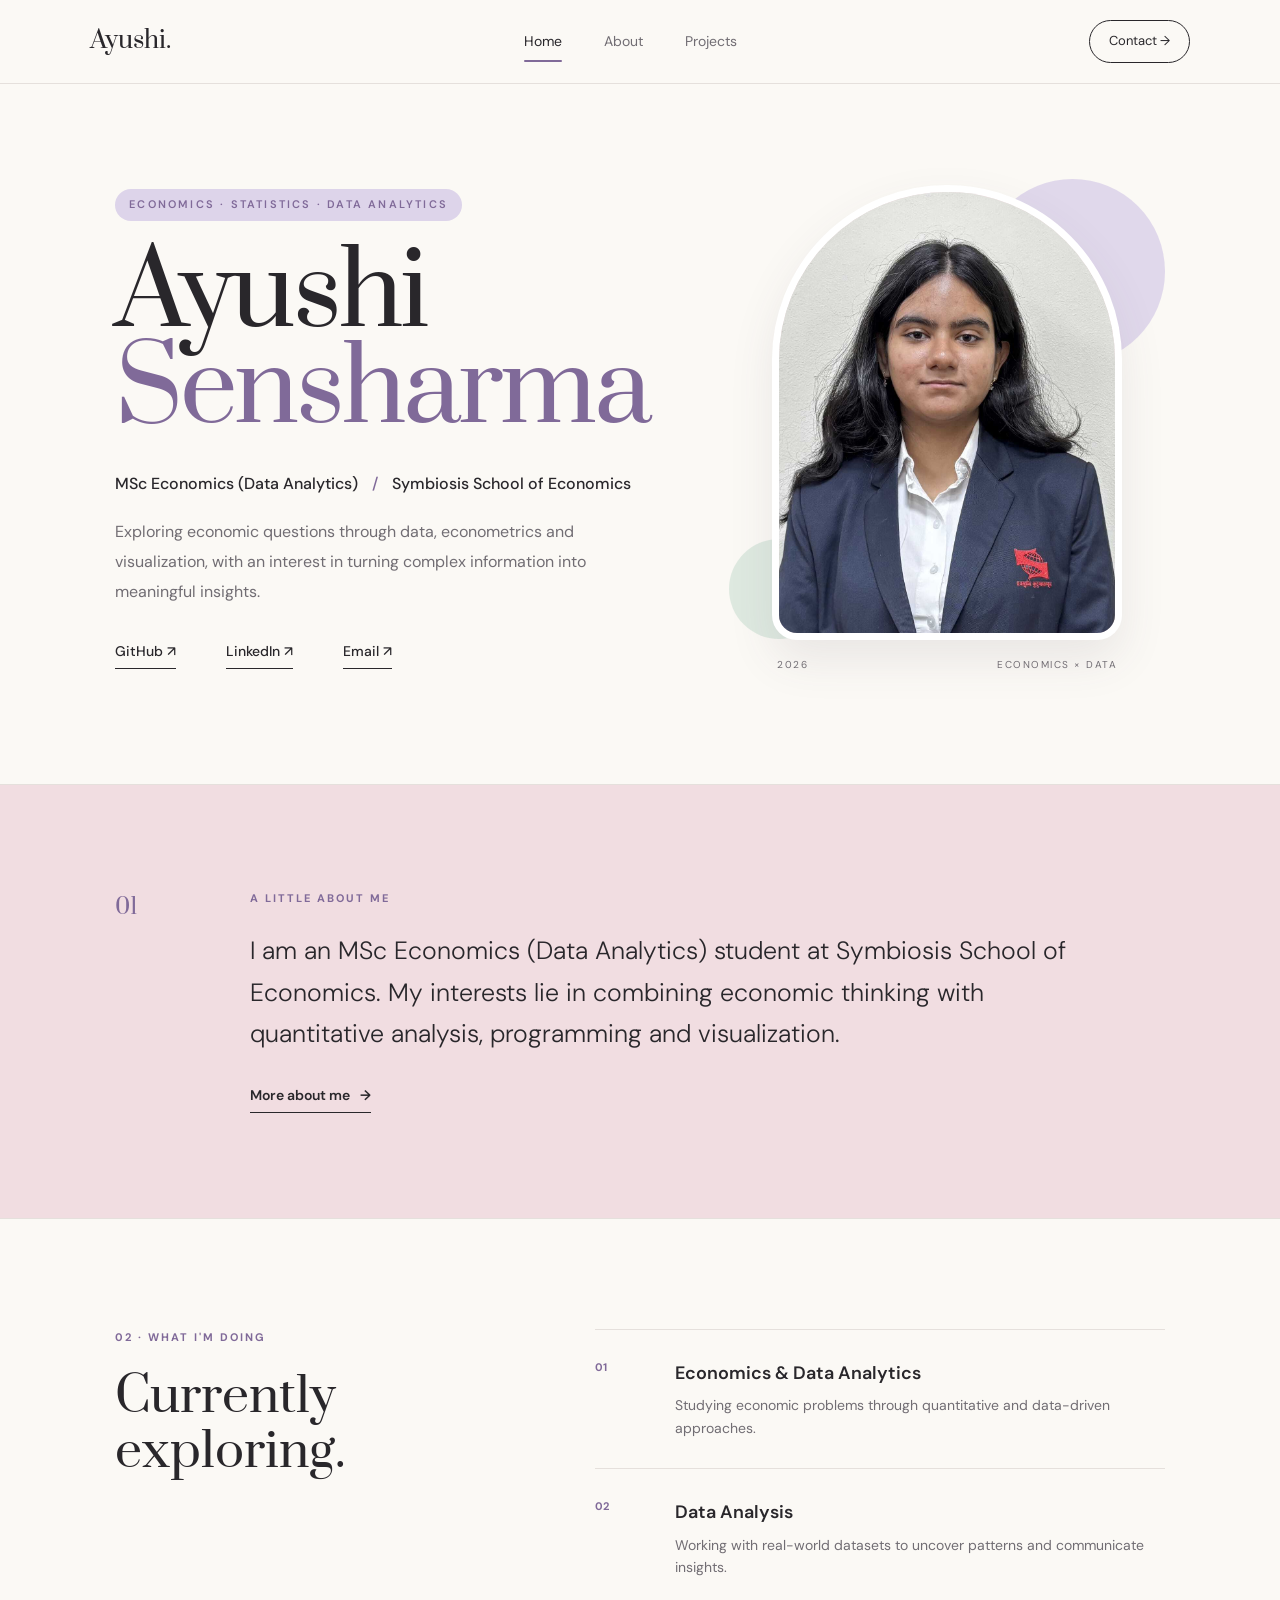
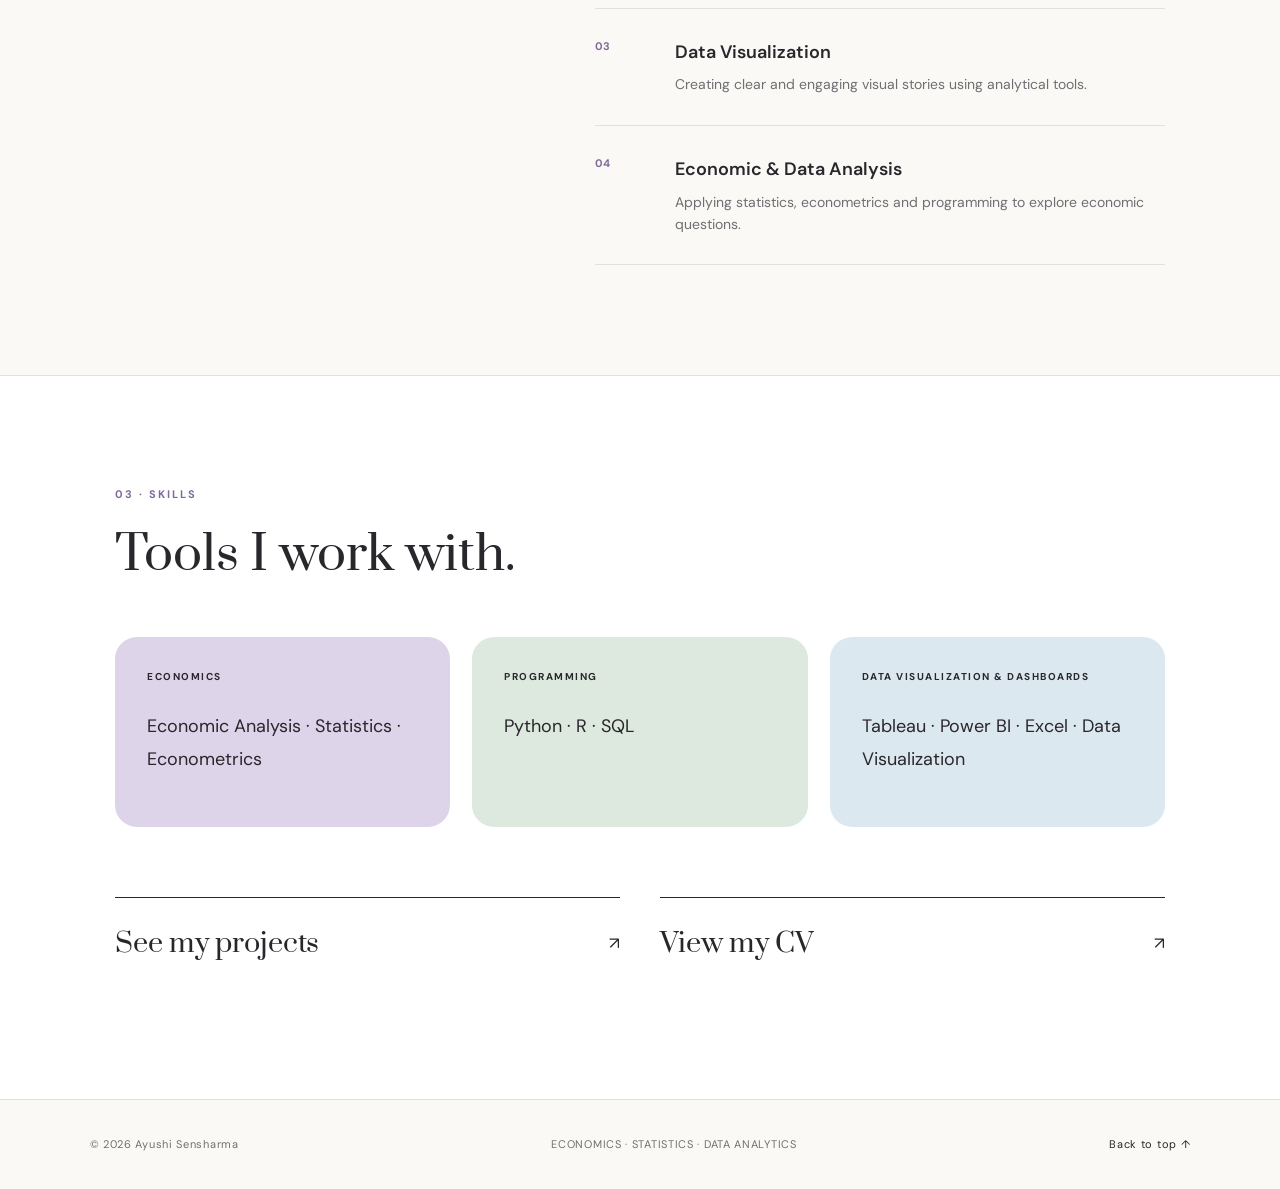
==== commit 6872a936: "Update index.html" ====
--- a/index.html
+++ b/index.html
@@ -511,12 +511,12 @@
                 </a>
 
 
-                <a href="resume/Ayushi_Sensharma_Resume.pdf"
+                <a href="Ayushi_Sensharma_CV.pdf"
                    target="_blank"
                    class="large-link">
 
                     <span>
-                        See my CV
+                        View my CV
                     </span>
 
                     <span>
